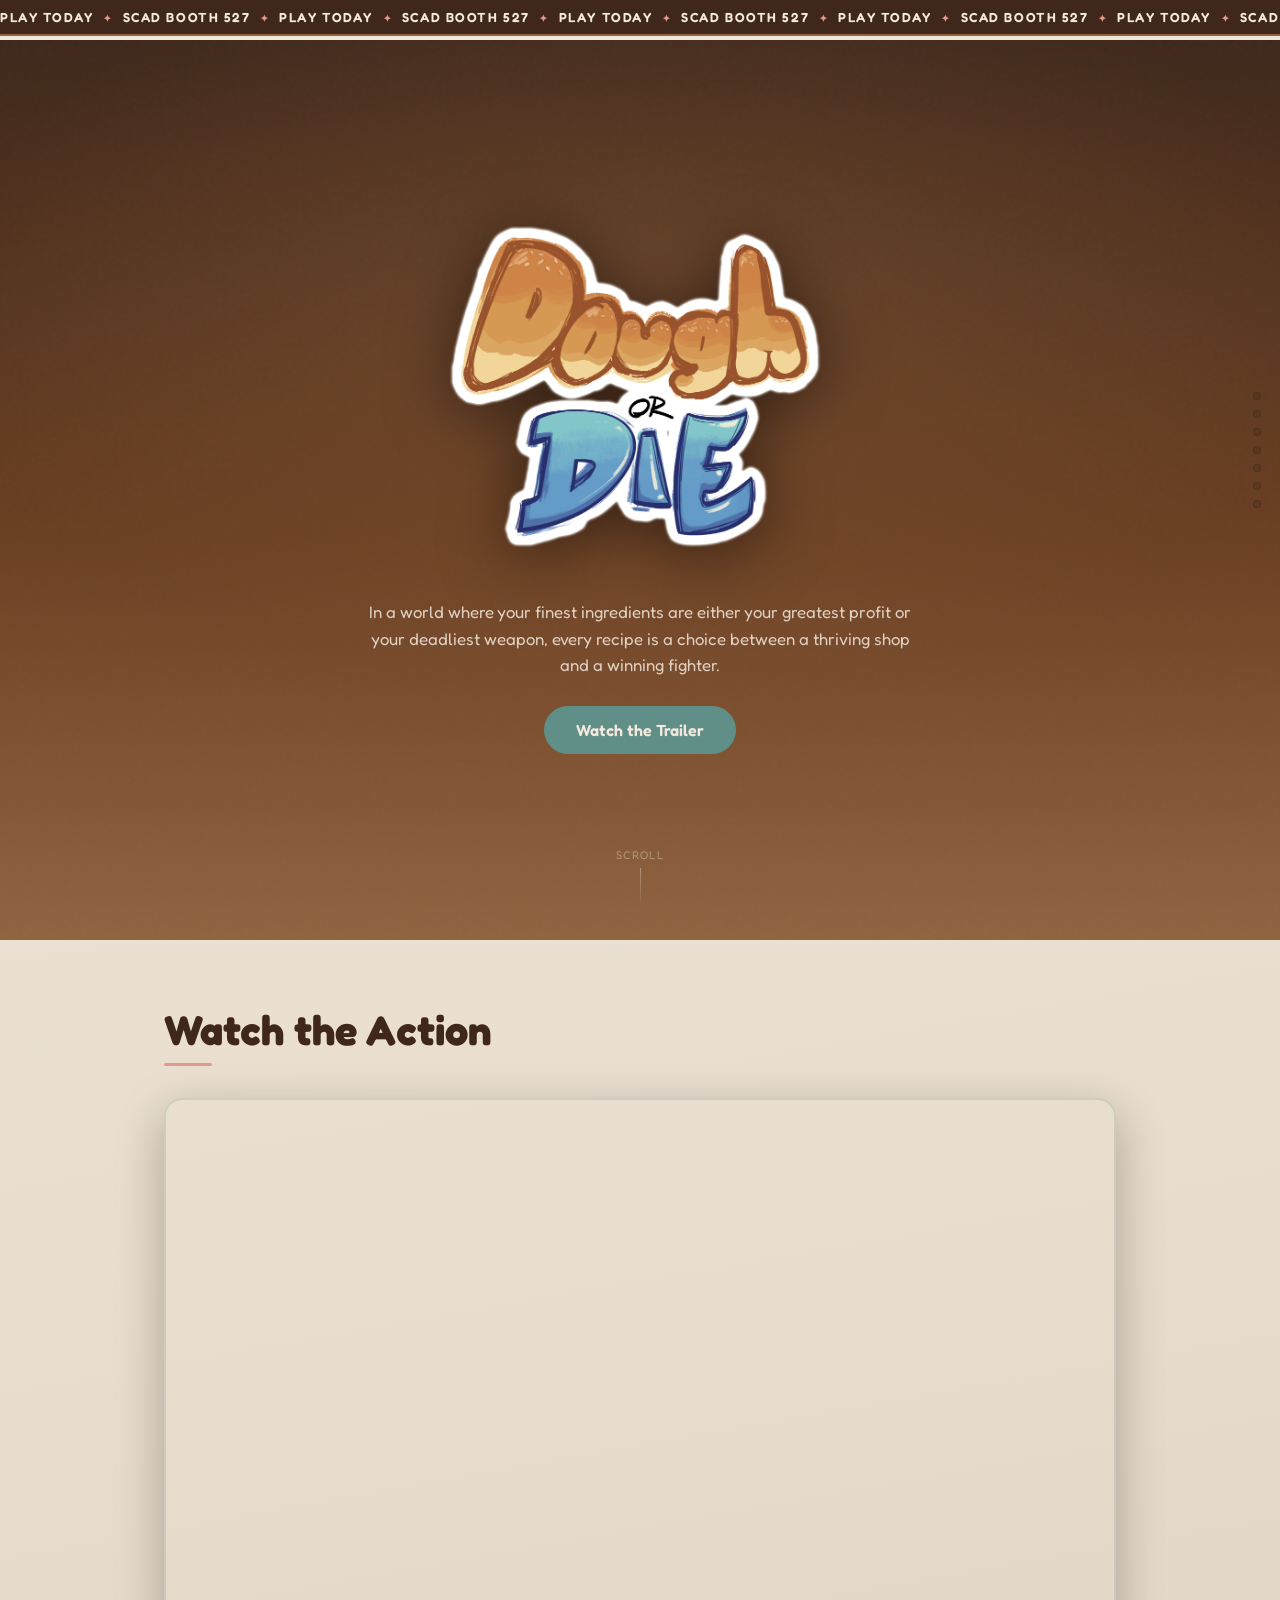
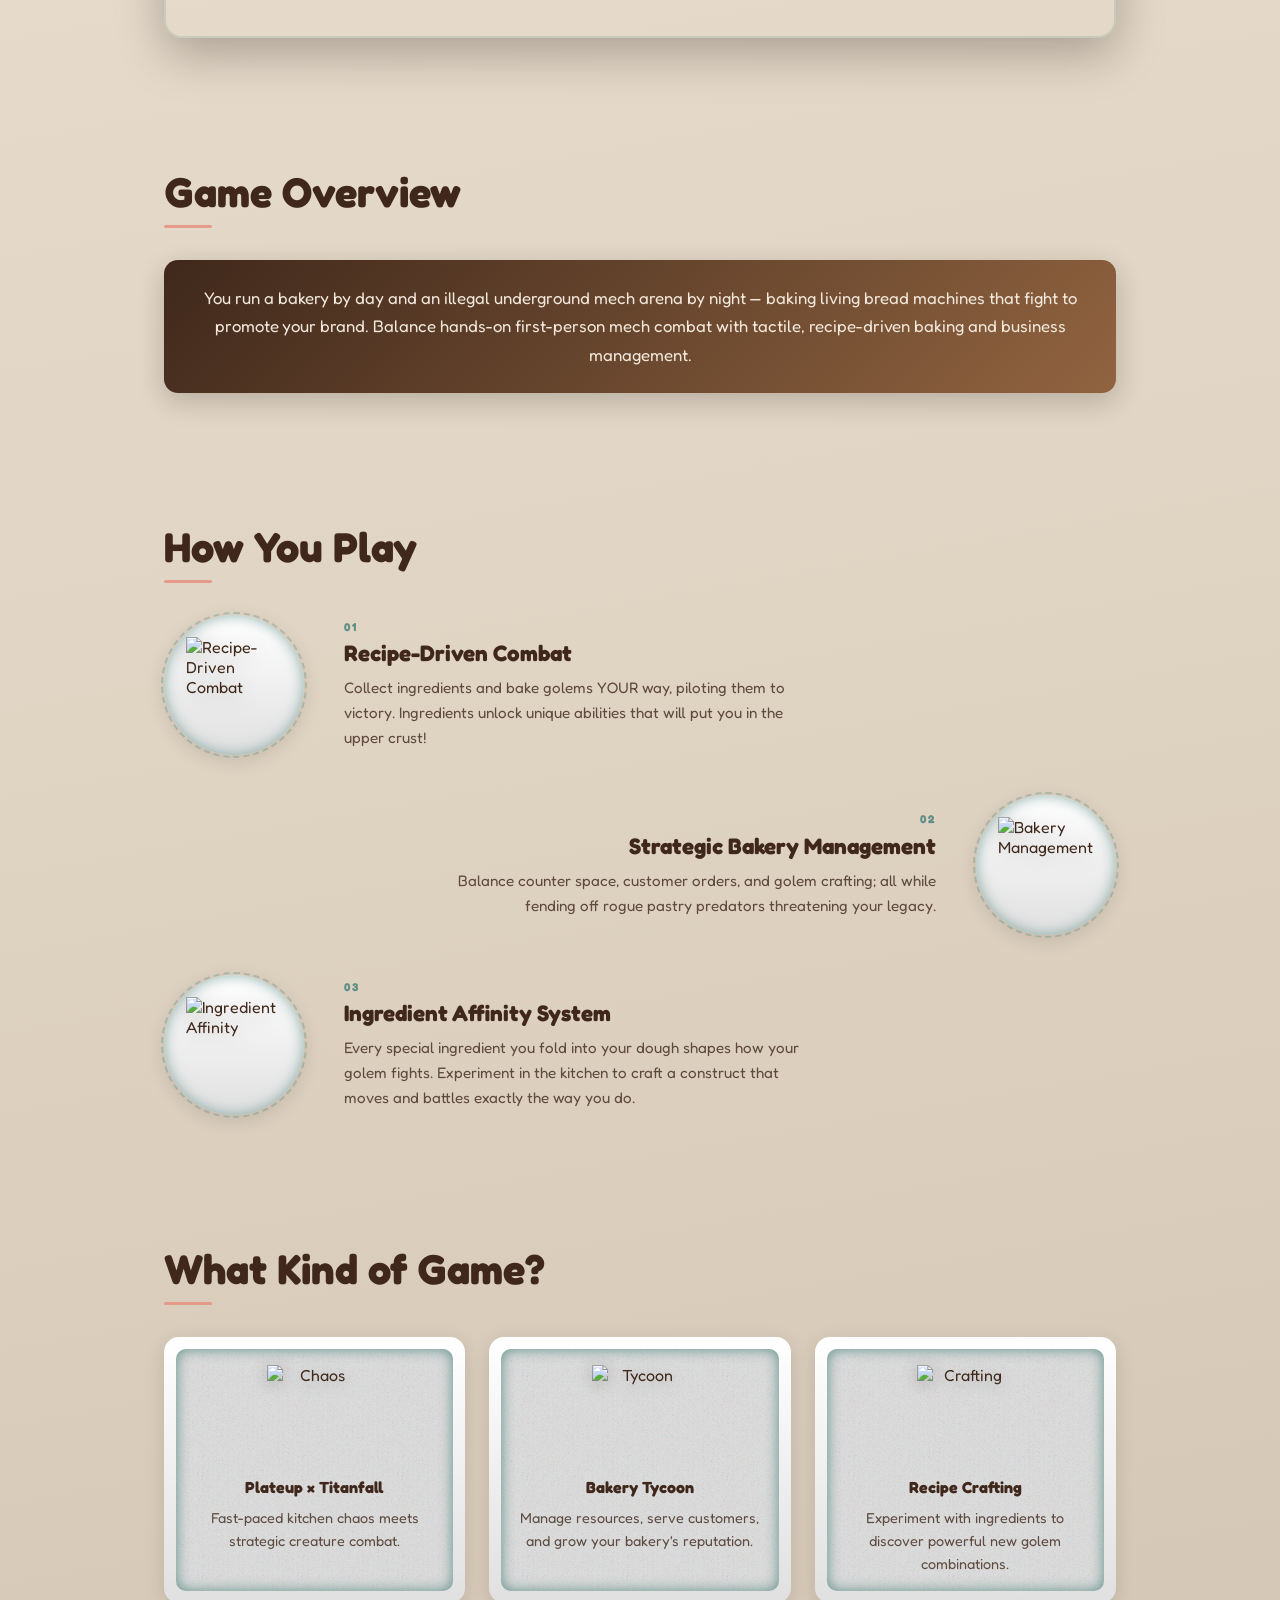
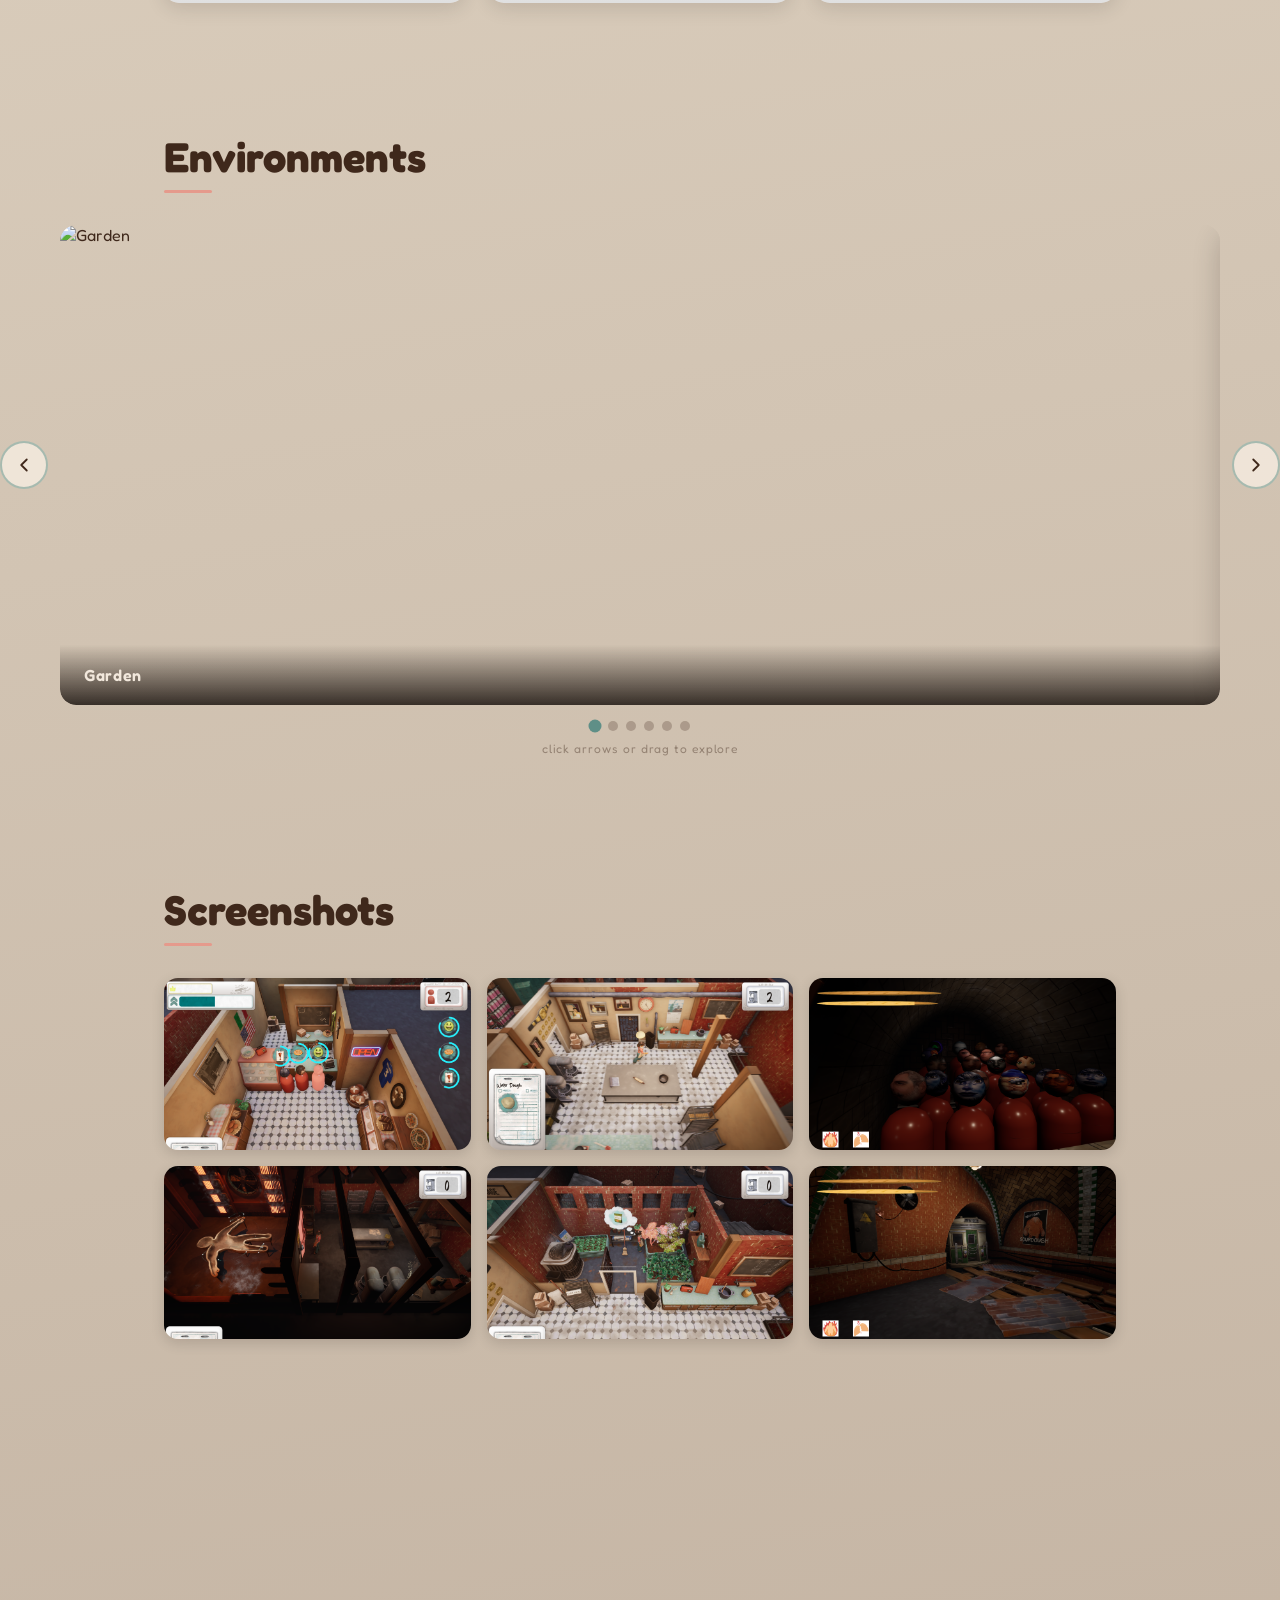
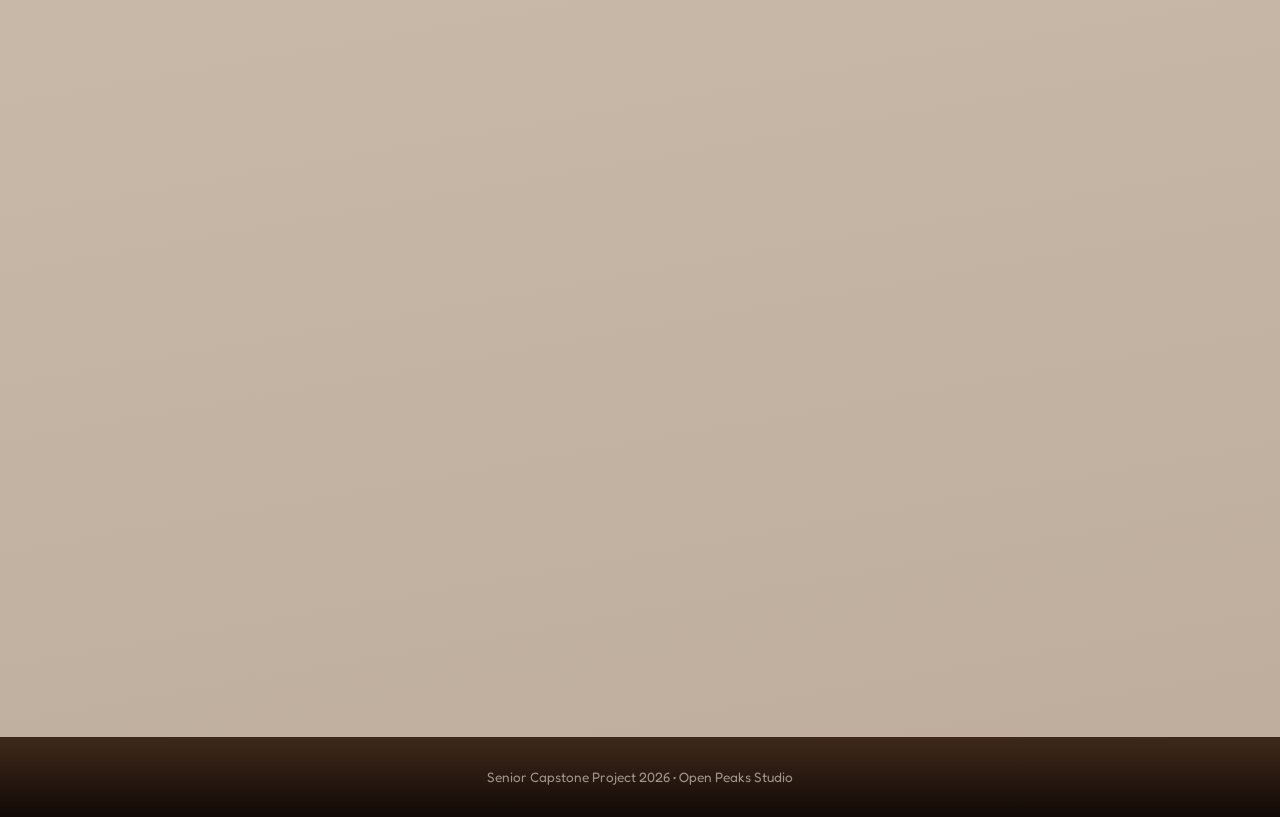
==== index.html @ 45b6ffc0 "Update index.html" ====
<!DOCTYPE html>
<html lang="en">
<head>
    <meta charset="UTF-8">
    <meta name="viewport" content="width=device-width, initial-scale=1.0">
    <title>Dough Or Die</title>
    <link rel="icon" type="image/png" href="Sourdough.png">
    <link rel="stylesheet" href="styles.css">
    <link rel="preconnect" href="https://fonts.googleapis.com">
    <link rel="preconnect" href="https://fonts.gstatic.com" crossorigin>
    <link href="https://fonts.googleapis.com/css2?family=Fredoka:wght@400;500;600;700&display=swap" rel="stylesheet">
    <meta name="description" content="Bake, battle and survive in Dough Or Die — a recipe-driven golem-fighting bakery management game.">
</head>
<body>

<!-- Flour particle canvas -->
<canvas id="flour-canvas"></canvas>

<!-- Side progress dots -->
<div id="progress-nav">
    <a class="progress-dot" data-target="trailer" href="#trailer" title="Trailer"></a>
    <a class="progress-dot" data-target="overview" href="#overview" title="Overview"></a>
    <a class="progress-dot" data-target="features" href="#features" title="Mechanics"></a>
    <a class="progress-dot" data-target="gameplay" href="#gameplay" title="Themes"></a>
    <a class="progress-dot" data-target="environments" href="#environments" title="World"></a>
    <a class="progress-dot" data-target="screenshots" href="#screenshots" title="Screenshots"></a>
    <a class="progress-dot" data-target="team" href="#team" title="Team"></a>
</div>


<!-- Ticker -->
<div class="banner" aria-hidden="true">
    <div class="banner-track">
        <span class="banner-content">Play Today<span class="tick-sep">✦</span>SCAD Booth 527<span class="tick-sep">✦</span>Play Today<span class="tick-sep">✦</span>SCAD Booth 527<span class="tick-sep">✦</span>Play Today<span class="tick-sep">✦</span>SCAD Booth 527<span class="tick-sep">✦</span>Play Today<span class="tick-sep">✦</span>SCAD Booth 527<span class="tick-sep">✦</span>Play Today<span class="tick-sep">✦</span>SCAD Booth 527<span class="tick-sep">✦</span>Play Today<span class="tick-sep">✦</span>SCAD Booth 527<span class="tick-sep">✦</span></span>
        <span class="banner-content" aria-hidden="true">Play Today<span class="tick-sep">✦</span>SCAD Booth 527<span class="tick-sep">✦</span>Play Today<span class="tick-sep">✦</span>SCAD Booth 527<span class="tick-sep">✦</span>Play Today<span class="tick-sep">✦</span>SCAD Booth 527<span class="tick-sep">✦</span>Play Today<span class="tick-sep">✦</span>SCAD Booth 527<span class="tick-sep">✦</span>Play Today<span class="tick-sep">✦</span>SCAD Booth 527<span class="tick-sep">✦</span>Play Today<span class="tick-sep">✦</span>SCAD Booth 527<span class="tick-sep">✦</span></span>
    </div>
</div>

<!-- Hero -->
<header id="hero-header">
    <div class="hero-content">
        <img src="dodLogo.png" alt="Dough Or Die" class="game-logo">
        <p class="tagline">In a world where your finest ingredients are either your greatest profit or your deadliest weapon, every recipe is a choice between a thriving shop and a winning fighter.</p>
        <a href="#trailer" class="cta-button">Watch the Trailer</a>
    </div>
    <div class="hero-scroll-hint">
        <span>Scroll</span>
        <div class="scroll-line"></div>
    </div>
</header>

<div id="showcase-container">

    <!-- Trailer -->
    <section id="trailer" class="reveal-section">
        <h2 class="section-title">Watch the Action</h2>
        <div class="video-wrapper">
            <iframe src="https://www.youtube.com/embed/YD2L3g-tdLY"
                    frameborder="0"
                    allow="accelerometer; autoplay; clipboard-write; encrypted-media; gyroscope; picture-in-picture"
                    allowfullscreen
                    title="Dough Or Die Gameplay Trailer">
            </iframe>
        </div>
    </section>

    <!-- Overview -->
    <section id="overview" class="reveal-section">
        <h2 class="section-title">Game Overview</h2>
        <p class="overview-pitch">You run a bakery by day and an illegal underground mech arena by night — baking living bread machines that fight to promote your brand. Balance hands-on first-person mech combat with tactile, recipe-driven baking and business management.</p>
    </section>

    <!-- Mechanics -->
    <section id="features" class="reveal-section">
        <h2 class="section-title">How You Play</h2>
        <div class="zigzag">

            <div class="zz-row reveal-row">
                <div class="zz-img-wrap">
                    <img src="SourdoughIcon.png" alt="Recipe-Driven Combat" class="zz-icon">
                </div>
                <div class="zz-text">
                    <span class="zz-num">01</span>
                    <h3>Recipe-Driven Combat</h3>
                    <p>Collect ingredients and bake golems YOUR way, piloting them to victory. Ingredients unlock unique abilities that will put you in the upper crust!</p>
                </div>
            </div>

            <div class="zz-row zz-row--flip reveal-row">
                <div class="zz-img-wrap">
                    <img src="CannoliIcon.png" alt="Bakery Management" class="zz-icon">
                </div>
                <div class="zz-text">
                    <span class="zz-num">02</span>
                    <h3>Strategic Bakery Management</h3>
                    <p>Balance counter space, customer orders, and golem crafting; all while fending off rogue pastry predators threatening your legacy.</p>
                </div>
            </div>

            <div class="zz-row reveal-row">
                <div class="zz-img-wrap">
                    <img src="CinnamonRollICon.png" alt="Ingredient Affinity" class="zz-icon">
                </div>
                <div class="zz-text">
                    <span class="zz-num">03</span>
                    <h3>Ingredient Affinity System</h3>
                    <p>Every special ingredient you fold into your dough shapes how your golem fights. Experiment in the kitchen to craft a construct that moves and battles exactly the way you do.</p>
                </div>
            </div>

        </div>
    </section>

    <!-- Themes -->
    <section id="gameplay" class="reveal-section">
        <h2 class="section-title">What Kind of Game?</h2>
        <div class="features-grid">
            <div class="feature-card reveal-card" style="--card-delay:0s">
                <div class="card-inner">
                    <img src="ChocolateIcon.png" alt="Chaos" class="feature-icon">
                    <h3>Plateup &times; Titanfall</h3>
                    <p>Fast-paced kitchen chaos meets strategic creature combat.</p>
                </div>
            </div>
            <div class="feature-card reveal-card" style="--card-delay:0.1s">
                <div class="card-inner">
                    <img src="FlourIcon.png" alt="Tycoon" class="feature-icon">
                    <h3>Bakery Tycoon</h3>
                    <p>Manage resources, serve customers, and grow your bakery's reputation.</p>
                </div>
            </div>
            <div class="feature-card reveal-card" style="--card-delay:0.2s">
                <div class="card-inner">
                    <img src="ButterIcon.png" alt="Crafting" class="feature-icon">
                    <h3>Recipe Crafting</h3>
                    <p>Experiment with ingredients to discover powerful new golem combinations.</p>
                </div>
            </div>
        </div>
    </section>

    <!-- Environments -->
    <section id="environments" class="reveal-section env-section">
        <h2 class="section-title">Environments</h2>
        <div class="env-carousel">
            <button class="env-arrow env-arrow--prev" aria-label="Previous">
                <svg viewBox="0 0 24 24" fill="none" stroke="currentColor" stroke-width="2" stroke-linecap="round" stroke-linejoin="round"><polyline points="15 18 9 12 15 6"/></svg>
            </button>
            <div class="env-carousel-track" id="envTrack">
                <div class="env-slide"><img src="Env00.png" alt="Garden"><span class="env-label">Garden</span></div>
                <div class="env-slide"><img src="Env07.png" alt="Front of House"><span class="env-label">Front of House</span></div>
                <div class="env-slide"><img src="Env02.png" alt="Walk-in Oven"><span class="env-label">Walk-in Oven</span></div>
                <div class="env-slide"><img src="Env05.png" alt="Arena"><span class="env-label">Arena</span></div>
                <div class="env-slide"><img src="Env01.png" alt="Basement"><span class="env-label">Basement</span></div>
                <div class="env-slide"><img src="Env04.png" alt="Cold Storage"><span class="env-label">Cold Storage</span></div>
            </div>
            <button class="env-arrow env-arrow--next" aria-label="Next">
                <svg viewBox="0 0 24 24" fill="none" stroke="currentColor" stroke-width="2" stroke-linecap="round" stroke-linejoin="round"><polyline points="9 18 15 12 9 6"/></svg>
            </button>
        </div>
        <div class="env-dots" id="envDots">
            <button class="env-dot active" data-idx="0"></button>
            <button class="env-dot" data-idx="1"></button>
            <button class="env-dot" data-idx="2"></button>
            <button class="env-dot" data-idx="3"></button>
            <button class="env-dot" data-idx="4"></button>
            <button class="env-dot" data-idx="5"></button>
        </div>
        <p class="env-hint">click arrows or drag to explore</p>
    </section>

    <!-- Screenshots -->
    <section id="screenshots" class="reveal-section">
        <h2 class="section-title">Screenshots</h2>
        <div class="shot-grid">
            <div class="shot-item reveal-card" style="--card-delay:0s">
                <img src="Screenshot02.png" alt="Serving customers">
                <span class="shot-caption">Serving customers</span>
            </div>
            <div class="shot-item reveal-card" style="--card-delay:0.07s">
                <img src="Screenshot03.png" alt="Running around the bakery">
                <span class="shot-caption">Running the bakery</span>
            </div>
            <div class="shot-item reveal-card" style="--card-delay:0.14s">
                <img src="Screenshot05.png" alt="Audience">
                <span class="shot-caption">The crowd</span>
            </div>
            <div class="shot-item reveal-card" style="--card-delay:0.21s">
                <img src="Screenshot00.png" alt="In the oven">
                <span class="shot-caption">Inside the oven</span>
            </div>
            <div class="shot-item reveal-card" style="--card-delay:0.28s">
                <img src="Screenshot01.png" alt="Picking almonds from the tree">
                <span class="shot-caption">Harvesting ingredients</span>
            </div>
            <div class="shot-item reveal-card" style="--card-delay:0.35s">
                <img src="Screenshot04.png" alt="Train">
                <span class="shot-caption">On the train</span>
            </div>
        </div>
    </section>

    <!-- Team -->
    <section id="team" class="reveal-section">
        <h2 class="section-title">Team Contacts</h2>
        <div class="team-csv">
            <div class="csv-row header"><span>Team Member</span><span>Role</span><span>Contact</span></div>
            <div class="csv-row"><span>Aidan Dougan</span><span>Product Owner</span><span><a href="https://enigma-alliance.github.io" target="_blank">Portfolio</a> / <a href="https://linkedin.com/in/Aidan-Dougan" target="_blank">LinkedIn</a></span></div>
            <div class="csv-row"><span>Grace Stelmaszyk</span><span>Art Director</span><span><a href="https://www.artstation.com/gstelmaszyk" target="_blank">Portfolio</a> / <a href="https://linkedin.com/in/grace-stelmaszyk/" target="_blank">LinkedIn</a></span></div>
            <div class="csv-row"><span>Zayne Loy</span><span>Design Lead</span><span><a href="https://linkedin.com/in/zayne-loy-8441992b6" target="_blank">LinkedIn</a></span></div>
            <div class="csv-row"><span>Paulo Botelho</span><span>Art Lead</span><span><a href="https://www.artstation.com/paulobotelho" target="_blank">Portfolio</a> / <a href="https://linkedin.com/in/paulohmbotelho/" target="_blank">LinkedIn</a></span></div>
            <div class="csv-row"><span>Sam Miller</span><span>Narrative Lead</span><span><a href="https://linkedin.com/in/sarahwilson" target="_blank">LinkedIn</a></span></div>
            <div class="csv-row"><span>Alejio Uranga</span><span>Level Design / UI</span><span><a href="https://turang20.myportfolio.com/work" target="_blank">Portfolio</a> / <a href="https://linkedin.com/in/alejio-uranga-2a1915280/" target="_blank">LinkedIn</a></span></div>
            <div class="csv-row"><span>George Meng</span><span>Gameplay Scripting / AI</span><span><a href="https://linkedin.com/in/george-meng-b237732a8/" target="_blank">LinkedIn</a></span></div>
            <div class="csv-row"><span>Kayleigh Coomer</span><span>Environment / Prop Art</span><span><a href="https://linkedin.com/in/kayleigh-coomer/" target="_blank">LinkedIn</a></span></div>
            <div class="csv-row"><span>Kali Sharma</span><span>Environment / Prop Art</span><span><a href="https://linkedin.com/in/kali-sharma/" target="_blank">LinkedIn</a></span></div>
            <div class="csv-row"><span>Mackayla Winkworth</span><span>Environment / Prop Art</span><span><a href="https://linkedin.com/in/mackayla-winkworth/" target="_blank">LinkedIn</a></span></div>
            <div class="csv-row header"><span>Other Contributors</span></div>
            <div class="csv-row contributors">
                <span><a href="https://www.linkedin.com/in/rebekahharshaw/" target="_blank">Rebekah Harshaw</a>, <a href="https://www.linkedin.com/in/aster-daniel-ribak/" target="_blank">Aster Ribak</a>, <a href="https://www.linkedin.com/in/emersen-pierce-255075358/" target="_blank">Emersen Pierce</a>, <a href="https://www.linkedin.com/in/jorie-amos-313398332/" target="_blank">Jorie Amos</a>, <a href="https://www.linkedin.com/in/jayda-collins/" target="_blank">Jayda Collins</a></span>
                <span><a href="https://www.linkedin.com/in/cameron-zignego-2792bb274/" target="_blank">Cameron Zignego</a>, <a href="https://www.linkedin.com/in/gigi-staddon-smith-8a9076298/" target="_blank">Gigi Staddon-Smith</a>, <a href="https://www.linkedin.com/in/dan-kochanowski-1950532a9/" target="_blank">Dan Kochanowski</a>, <a href="https://www.linkedin.com/in/camiel-mathews-969806351/" target="_blank">Cam Mathews</a>, <a href="https://www.linkedin.com/in/claire-chong-0229a6224/" target="_blank">Claire Chong</a></span>
                <span><a href="https://www.linkedin.com/in/artbymagsn/" target="_blank">Maggie Neill</a>, <a href="https://www.linkedin.com/in/fletcher-gaddy-stereostar/" target="_blank">Fletcher Gaddy</a>, <a href="https://www.linkedin.com/in/rennick-steiner/" target="_blank">Rennick Steiner</a>, <a href="https://www.linkedin.com/in/dylan-ferguson-726a99263/" target="_blank">Dylan Ferguson</a>, Jay Marcano</span>
            </div>
        </div>
    </section>

</div>

<footer>
    <p>Senior Capstone Project 2026 &bull; Open Peaks Studio</p>
</footer>

<!-- Lightbox -->
<div class="lightbox" id="lightbox">
    <span class="lightbox-close">&times;</span>
    <button class="lightbox-nav lightbox-nav--prev" aria-label="Previous">
        <svg viewBox="0 0 24 24" fill="none" stroke="currentColor" stroke-width="2" stroke-linecap="round" stroke-linejoin="round"><polyline points="15 18 9 12 15 6"/></svg>
    </button>
    <img src="" alt="Expanded image">
    <button class="lightbox-nav lightbox-nav--next" aria-label="Next">
        <svg viewBox="0 0 24 24" fill="none" stroke="currentColor" stroke-width="2" stroke-linecap="round" stroke-linejoin="round"><polyline points="9 18 15 12 9 6"/></svg>
    </button>
</div>

<script>
// ── Flour Particle Canvas ──────────────────────────────────────
const canvas = document.getElementById('flour-canvas');
const ctx = canvas.getContext('2d');
let W, H;
const particles = [];

function resizeCanvas() {
    W = canvas.width = window.innerWidth;
    H = canvas.height = window.innerHeight;
}
resizeCanvas();
window.addEventListener('resize', resizeCanvas);

function spawnParticle() {
    particles.push({
        x: Math.random() * W,
        y: -10,
        r: Math.random() * 2.5 + 0.5,
        speed: Math.random() * 0.35 + 0.08,
        drift: (Math.random() - 0.5) * 0.25,
        opacity: Math.random() * 0.2 + 0.04,
        wobble: Math.random() * Math.PI * 2,
        wobbleSpeed: Math.random() * 0.015 + 0.003
    });
}

function drawParticles() {
    ctx.clearRect(0, 0, W, H);
    for (let i = particles.length - 1; i >= 0; i--) {
        const p = particles[i];
        p.y += p.speed;
        p.wobble += p.wobbleSpeed;
        p.x += p.drift + Math.sin(p.wobble) * 0.25;
        ctx.beginPath();
        ctx.arc(p.x, p.y, p.r, 0, Math.PI * 2);
        ctx.fillStyle = `rgba(242,232,220,${p.opacity})`;
        ctx.fill();
        if (p.y > H + 10) particles.splice(i, 1);
    }
    if (particles.length < 55 && Math.random() < 0.25) spawnParticle();
    requestAnimationFrame(drawParticles);
}
drawParticles();


// Smooth scroll
document.querySelectorAll('a[href^="#"]').forEach(a => {
    a.addEventListener('click', e => {
        const href = a.getAttribute('href');
        if (href === '#') return;
        e.preventDefault();
        const target = document.querySelector(href);
        if (target) target.scrollIntoView({ behavior: 'smooth', block: 'start' });
    });
});

// ── Scroll Reveal ──────────────────────────────────────────────
const observerOpts = { threshold: 0.1 };
const revealObserver = new IntersectionObserver((entries) => {
    entries.forEach(e => {
        if (e.isIntersecting) {
            e.target.classList.add('in-view');
            revealObserver.unobserve(e.target);
        }
    });
}, observerOpts);

document.querySelectorAll('.reveal-section, .reveal-card, .reveal-row').forEach(el => revealObserver.observe(el));

// ── Progress Dots ──────────────────────────────────────────────
const dotObserver = new IntersectionObserver((entries) => {
    entries.forEach(e => {
        const dot = document.querySelector(`.progress-dot[data-target="${e.target.id}"]`);
        if (dot) dot.classList.toggle('active', e.isIntersecting);
    });
}, { threshold: 0.4 });
document.querySelectorAll('section[id]').forEach(s => dotObserver.observe(s));

// ── Parallax Hero ──────────────────────────────────────────────
const heroContent = document.querySelector('.hero-content');
window.addEventListener('scroll', () => {
    if (heroContent) heroContent.style.transform = `translateY(${window.scrollY * 0.3}px)`;
}, { passive: true });

// ── Env Carousel ───────────────────────────────────────────────
const envTrack = document.getElementById('envTrack');
if (envTrack) {
    const slides = envTrack.querySelectorAll('.env-slide');
    const dots   = document.querySelectorAll('#envDots .env-dot');
    const total  = slides.length;
    let current  = 0;
    let isDragging = false, dragStartX = 0, dragDelta = 0;

    // Wrap slides in an inner flex container
    const inner = document.createElement('div');
    inner.className = 'env-carousel-track-inner';
    slides.forEach(s => inner.appendChild(s));
    envTrack.appendChild(inner);

    function goTo(idx) {
        current = (idx + total) % total;
        inner.style.transform = `translateX(-${current * 100}%)`;
        dots.forEach((d, i) => d.classList.toggle('active', i === current));
    }

    document.querySelector('.env-arrow--prev').addEventListener('click', () => goTo(current - 1));
    document.querySelector('.env-arrow--next').addEventListener('click', () => goTo(current + 1));
    dots.forEach(d => d.addEventListener('click', () => goTo(+d.dataset.idx)));

    // Keyboard arrows when hovering section
    document.getElementById('environments').addEventListener('keydown', e => {
        if (e.key === 'ArrowLeft')  goTo(current - 1);
        if (e.key === 'ArrowRight') goTo(current + 1);
    });
    document.getElementById('environments').setAttribute('tabindex', '0');

    // Touch/drag support
    envTrack.addEventListener('mousedown', e => { isDragging = true; dragStartX = e.clientX; });
    envTrack.addEventListener('mousemove', e => { if (isDragging) dragDelta = e.clientX - dragStartX; });
    envTrack.addEventListener('mouseup',   () => { if (isDragging) { if (dragDelta < -50) goTo(current+1); else if (dragDelta > 50) goTo(current-1); isDragging = false; dragDelta = 0; } });
    envTrack.addEventListener('mouseleave',() => { isDragging = false; dragDelta = 0; });
    let touchStartX = 0;
    envTrack.addEventListener('touchstart', e => { touchStartX = e.touches[0].clientX; }, { passive: true });
    envTrack.addEventListener('touchend',   e => {
        const diff = touchStartX - e.changedTouches[0].clientX;
        if (Math.abs(diff) > 40) goTo(current + (diff > 0 ? 1 : -1));
    }, { passive: true });

    // Lightbox on env slides — register after carousel init
    const envImgs = Array.from(envTrack.querySelectorAll('.env-slide img'));
    envImgs.forEach((img, i) => {
        img.style.cursor = 'zoom-in';
        img.addEventListener('click', e => {
            e.stopPropagation();
            openLightbox(envImgs, i);
        });
    });
}

// ── Lightbox ───────────────────────────────────────────────────
const lightbox     = document.getElementById('lightbox');
const lightboxImg  = lightbox.querySelector('img');
let lbGallery = [], lbIndex = 0;

function openLightbox(imgs, idx) {
    lbGallery = imgs;
    lbIndex   = idx;
    showLbSlide();
    lightbox.classList.add('active');
}

function showLbSlide() {
    lightboxImg.src = lbGallery[lbIndex].src;
    lightboxImg.alt = lbGallery[lbIndex].alt;
    lightbox.querySelector('.lightbox-nav--prev').style.display = lbGallery.length > 1 ? '' : 'none';
    lightbox.querySelector('.lightbox-nav--next').style.display = lbGallery.length > 1 ? '' : 'none';
}

function lbGo(dir) {
    lbIndex = (lbIndex + dir + lbGallery.length) % lbGallery.length;
    showLbSlide();
}

// Screenshots gallery
const shotImgs = Array.from(document.querySelectorAll('.shot-item img'));
shotImgs.forEach((img, i) => {
    img.style.cursor = 'zoom-in';
    img.addEventListener('click', e => { e.stopPropagation(); openLightbox(shotImgs, i); });
});

// Env slides gallery — hooked in after carousel init

lightbox.querySelector('.lightbox-nav--prev').addEventListener('click', e => { e.stopPropagation(); lbGo(-1); });
lightbox.querySelector('.lightbox-nav--next').addEventListener('click', e => { e.stopPropagation(); lbGo(1); });
lightbox.querySelector('.lightbox-close').addEventListener('click', e => { e.stopPropagation(); lightbox.classList.remove('active'); });
lightbox.addEventListener('click', e => { if (e.target === lightbox) lightbox.classList.remove('active'); });

// Click left/right edge of lightbox image area to navigate
lightboxImg.addEventListener('click', e => {
    const rect = lightboxImg.getBoundingClientRect();
    const x = e.clientX - rect.left;
    lbGo(x < rect.width / 2 ? -1 : 1);
});

// Touch swipe in lightbox
let lbTouchX = 0;
lightbox.addEventListener('touchstart', e => { lbTouchX = e.touches[0].clientX; }, { passive: true });
lightbox.addEventListener('touchend', e => {
    const diff = lbTouchX - e.changedTouches[0].clientX;
    if (Math.abs(diff) > 40) lbGo(diff > 0 ? 1 : -1);
}, { passive: true });

document.addEventListener('keydown', e => {
    if (!lightbox.classList.contains('active')) return;
    if (e.key === 'Escape')      lightbox.classList.remove('active');
    if (e.key === 'ArrowLeft')   lbGo(-1);
    if (e.key === 'ArrowRight')  lbGo(1);
});
</script>
</body>

</html>
---- styles.css ----
/* ══════════════════════════════════════════
   DOUGH OR DIE  —  Enhanced Stylesheet
   ══════════════════════════════════════════ */

*, *::before, *::after {
  margin: 0;
  padding: 0;
  box-sizing: border-box;
}

html, body {
  overflow-x: hidden;
  width: 100%;
  scroll-behavior: smooth;
}

:root {
  --cream:    #F2E8DC;
  --tan:      #BEAD9C;
  --bark:     #3F281B;
  --coffee:   #916440;
  --espresso: #110A06;
  --teal:     #5F8F87;
  --teal-lt:  #7FA7A0;
  --rose:     #E59A8C;
  --white:    #ffffff;

  --shadow-sm: 0 4px 14px rgba(17,10,6,.14);
  --shadow-md: 0 8px 28px rgba(17,10,6,.2);
  --shadow-lg: 0 16px 48px rgba(17,10,6,.28);
}

@font-face {
  font-family: "Recipety";
  src: url("Recipety.otf") format("opentype");
}

body {
  font-family: "Fredoka", sans-serif;
  background: linear-gradient(170deg, #F2E8DC 0%, #E0D4C3 40%, #BEAD9C 100%);
  color: var(--bark);
  min-height: 100vh;
  padding-top: 2.5rem; /* space for fixed ticker */
}

/* ── Flour Canvas ─────────────────────────── */
#flour-canvas {
  position: fixed;
  inset: 0;
  pointer-events: none;
  z-index: 0;
  opacity: 0.7;
}

/* ── Progress Dots ────────────────────────── */
#progress-nav {
  position: fixed;
  right: 1.2rem;
  top: 50%;
  transform: translateY(-50%);
  display: flex;
  flex-direction: column;
  gap: 10px;
  z-index: 100;
}

.progress-dot {
  display: block;
  width: 8px;
  height: 8px;
  border-radius: 50%;
  background: rgba(63,40,27,.25);
  border: 1.5px solid rgba(63,40,27,.4);
  transition: all 0.3s ease;
  cursor: pointer;
}

.progress-dot.active {
  background: var(--bark);
  transform: scale(1.4);
  border-color: var(--bark);
}

.progress-dot:hover {
  background: var(--teal);
  border-color: var(--teal);
}

/* ── Sticky Nav ───────────────────────────── */
#sticky-nav {
  position: fixed;
  top: 0;
  left: 0;
  right: 0;
  z-index: 200;
  background: rgba(63,40,27,.92);
  backdrop-filter: blur(12px);
  -webkit-backdrop-filter: blur(12px);
  transform: translateY(-100%);
  transition: transform 0.4s cubic-bezier(0.22,1,0.36,1);
  border-bottom: 1px solid rgba(242,232,220,.1);
}

#sticky-nav.nav-visible {
  transform: translateY(0);
}

.nav-inner {
  max-width: 1100px;
  margin: 0 auto;
  padding: 0.75rem 1.5rem;
  display: flex;
  align-items: center;
  justify-content: space-between;
  gap: 1rem;
}

.nav-logo {
  font-size: 1.1rem;
  font-weight: 700;
  color: var(--cream);
  letter-spacing: 0.02em;
  white-space: nowrap;
}

.nav-links {
  display: flex;
  gap: 1.5rem;
  flex-wrap: wrap;
}

.nav-links a {
  color: rgba(242,232,220,.75);
  text-decoration: none;
  font-size: 0.9rem;
  font-weight: 500;
  transition: color 0.2s;
}

.nav-links a:hover {
  color: var(--rose);
}

/* ── Ticker Banner ────────────────────────── */
.banner {
  position: fixed;
  top: 0;
  left: 0;
  right: 0;
  z-index: 300;
  background: var(--bark);
  color: var(--cream);
  font-family: "Fredoka", sans-serif;
  font-weight: 600;
  font-size: 0.82rem;
  letter-spacing: 0.12em;
  text-transform: uppercase;
  padding: 0.55rem 0;
  white-space: nowrap;
  overflow: hidden;
  border-bottom: 2px solid var(--coffee);
}

.banner-track {
  display: flex;
  width: max-content;
  animation: ticker 22s linear infinite;
}

.banner-content {
  display: inline-block;
  padding-right: 2rem;
  white-space: nowrap;
}

.tick-sep {
  color: var(--rose);
  margin: 0 0.6rem;
  font-size: 0.6rem;
  vertical-align: middle;
}

@keyframes ticker {
  0%   { transform: translateX(0); }
  100% { transform: translateX(-50%); }
}

/* ── Hero ─────────────────────────────────── */
#hero-header {
  position: relative;
  z-index: 5;
  min-height: 100vh;
  display: flex;
  flex-direction: column;
  align-items: center;
  justify-content: center;
  text-align: center;
  padding: 4rem 1.5rem 6rem;
  background:
    radial-gradient(ellipse 80% 60% at 50% 30%, rgba(145,100,64,.35) 0%, transparent 70%),
    linear-gradient(to bottom, var(--bark) 0%, #6B3F22 55%, #916440 100%);
  overflow: hidden;
}

/* Animated grain overlay on hero */
#hero-header::after {
  content: '';
  position: absolute;
  inset: 0;
  background-image: url("data:image/svg+xml,%3Csvg viewBox='0 0 200 200' xmlns='http://www.w3.org/2000/svg'%3E%3Cfilter id='n'%3E%3CfeTurbulence type='fractalNoise' baseFrequency='0.9' numOctaves='4' stitchTiles='stitch'/%3E%3C/filter%3E%3Crect width='100%25' height='100%25' filter='url(%23n)' opacity='.06'/%3E%3C/svg%3E");
  pointer-events: none;
  opacity: 0.4;
}

.hero-content {
  position: relative;
  z-index: 2;
  display: flex;
  flex-direction: column;
  align-items: center;
  gap: 1.2rem;
}

.game-logo {
  max-width: min(460px, 90vw);
  height: auto;
  filter: drop-shadow(0 8px 32px rgba(0,0,0,.5));
  animation: heroLand 1s cubic-bezier(0.22,1,0.36,1) 0.2s both;
}

@keyframes heroLand {
  from { opacity: 0; transform: translateY(-30px) scale(0.9); }
  to   { opacity: 1; transform: translateY(0) scale(1); }
}

.tagline {
  max-width: 560px;
  font-size: 1.05rem;
  line-height: 1.6;
  color: rgba(242,232,220,.85);
  animation: heroFade 1s ease 0.7s both;
}

@keyframes heroFade {
  from { opacity: 0; transform: translateY(12px); }
  to   { opacity: 1; transform: translateY(0); }
}

.cta-button {
  display: inline-block;
  margin-top: 0.5rem;
  padding: 0.85rem 2rem;
  background: var(--teal);
  color: var(--cream);
  border-radius: 40px;
  font-weight: 600;
  font-size: 1rem;
  text-decoration: none;
  box-shadow: 0 0 0 0 rgba(95,143,135,0);
  transition: transform 0.3s ease, background 0.3s ease, box-shadow 0.3s ease;
  animation: heroFade 1s ease 1s both;
}

.cta-button:hover {
  background: var(--rose);
  transform: translateY(-3px);
  box-shadow: 0 10px 30px rgba(229,154,140,.4);
}

.hero-scroll-hint {
  position: absolute;
  bottom: 2rem;
  left: 0;
  right: 0;
  display: flex;
  flex-direction: column;
  align-items: center;
  gap: 0.4rem;
  color: rgba(242,232,220,.4);
  font-size: 0.7rem;
  letter-spacing: 0.12em;
  text-transform: uppercase;
  animation: heroFade 1.2s ease 1.4s both;
}

.scroll-line {
  width: 1px;
  height: 40px;
  background: linear-gradient(to bottom, rgba(242,232,220,.4), transparent);
  animation: scrollPulse 2s ease-in-out infinite;
}

@keyframes scrollPulse {
  0%, 100% { opacity: 0.3; transform: scaleY(1); }
  50%       { opacity: 1;   transform: scaleY(1.15); }
}

/* ── Showcase Container ───────────────────── */
#showcase-container {
  position: relative;
  z-index: 5;
  display: flex;
  flex-direction: column;
}

/* ── Section Shared ───────────────────────── */
section {
  width: 100%;
  max-width: 1000px;
  margin: 4rem auto;
  padding: 0 1.5rem;
}

.section-label {
  font-size: 0.72rem;
  font-weight: 600;
  letter-spacing: 0.18em;
  text-transform: uppercase;
  color: var(--teal);
  margin-bottom: 0.5rem;
}

.section-title {
  font-size: clamp(1.8rem, 4vw, 2.6rem);
  font-weight: 700;
  color: var(--bark);
  margin-bottom: 2rem;
  position: relative;
}

.section-title::after {
  content: '';
  display: block;
  width: 48px;
  height: 3px;
  background: var(--rose);
  border-radius: 2px;
  margin-top: 0.5rem;
}

/* ── Scroll Reveal ────────────────────────── */
.reveal-section {
  opacity: 0;
  transform: translateY(40px);
  transition: opacity 0.7s ease, transform 0.7s cubic-bezier(0.22,1,0.36,1);
}

.reveal-section.in-view {
  opacity: 1;
  transform: translateY(0);
}

.reveal-card {
  opacity: 0;
  transform: translateY(28px) scale(0.97);
  transition: opacity 0.55s ease var(--card-delay, 0s),
              transform 0.55s cubic-bezier(0.22,1,0.36,1) var(--card-delay, 0s);
}

.reveal-card.in-view {
  opacity: 1;
  transform: translateY(0) scale(1);
}

.reveal-row {
  opacity: 0;
  transition: opacity 0.6s ease, transform 0.6s cubic-bezier(0.22,1,0.36,1);
}

.reveal-row:nth-child(odd)  { transform: translateX(-50px); }
.reveal-row:nth-child(even) { transform: translateX(50px); }

.reveal-row.in-view {
  opacity: 1;
  transform: translateX(0);
}

/* ── Trailer ──────────────────────────────── */
.video-wrapper {
  position: relative;
  padding-bottom: 56.25%;
  height: 0;
  overflow: hidden;
  border-radius: 18px;
  box-shadow: var(--shadow-lg);
  border: 2px solid rgba(95,143,135,.2);
}

.video-wrapper iframe {
  position: absolute;
  inset: 0;
  width: 100%;
  height: 100%;
}

/* ── Feature Cards (Mechanics & Themes) ───── */
.features-grid {
  display: grid;
  grid-template-columns: repeat(auto-fit, minmax(250px, 1fr));
  gap: 1.5rem;
  align-items: stretch;
}

.feature-card {
  background: linear-gradient(to bottom, #ffffff 0%, #e0e0e0 100%);
  border-radius: 15px;
  padding: 0.75rem;
  box-shadow: 0 5px 20px rgba(17, 10, 6, 0.12);
  text-align: center;
  display: flex;
  flex-direction: column;
  transition: transform 0.3s ease, box-shadow 0.3s ease;
}

.feature-card:hover {
  transform: translateY(-4px);
  box-shadow: 0 10px 28px rgba(17, 10, 6, 0.2);
}

.card-inner {
  background: url("data:image/svg+xml,%3Csvg width='100' height='100' xmlns='http://www.w3.org/2000/svg'%3E%3Cdefs%3E%3Cfilter id='noise'%3E%3CfeTurbulence type='turbulence' baseFrequency='0.8' numOctaves='4' /%3E%3C/filter%3E%3C/defs%3E%3Crect width='100' height='100' fill='%23ddd' /%3E%3Crect width='100' height='100' filter='url(%23noise)' opacity='0.2' /%3E%3C/svg%3E");
  border-radius: 10px;
  padding: 1rem;
  box-shadow: inset 0 0 14px rgba(95, 143, 135, 1);
  flex: 1 1 auto;
  height: 100%;
  display: flex;
  flex-direction: column;
  justify-content: flex-start;
  min-height: 220px;
}

.feature-icon {
  width: 96px;
  height: 96px;
  object-fit: contain;
  margin: 0 auto 1rem;
  display: block;
  filter: drop-shadow(0 3px 8px rgba(17,10,6,.2));
  transition: transform 0.3s ease;
}

.feature-card:hover .feature-icon {
  transform: scale(1.1) translateY(-2px);
}

.feature-card h3 {
  color: #3F281B;
  margin-bottom: 0.5rem;
  font-size: 1rem;
  font-weight: 700;
  line-height: 1.3;
}

.feature-card p {
  font-size: 0.9rem;
  line-height: 1.6;
  color: rgba(63,40,27,.8);
}

/* ── Environments – horizontal scroll ──────── */
.env-section {
  max-width: 100%;
  padding: 0;
}

.env-section .section-label,
.env-section .section-title {
  padding: 0 1.5rem;
  max-width: 1000px;
  margin-left: auto;
  margin-right: auto;
}

.env-section .section-title {
  max-width: 1000px;
  margin-left: auto;
  margin-right: auto;
  padding: 0 1.5rem;
}


/* ── Environments – carousel ────────────── */
.env-carousel {
  position: relative;
  display: flex;
  align-items: center;
  gap: 0.75rem;
}

.env-carousel-track {
  flex: 1;
  overflow: hidden;
  border-radius: 16px;
}

.env-carousel-track-inner {
  display: flex;
  transition: transform 0.45s cubic-bezier(0.25, 0.46, 0.45, 0.94);
}

.env-slide {
  flex-shrink: 0;
  width: 100%;
  position: relative;
  border-radius: 16px;
  overflow: hidden;
  box-shadow: var(--shadow-md);
}

.env-slide img {
  width: 100%;
  height: 480px;
  object-fit: cover;
  display: block;
  transition: transform 0.5s ease;
}

.env-slide:hover img {
  transform: scale(1.03);
}

.env-label {
  position: absolute;
  bottom: 0;
  left: 0;
  right: 0;
  padding: 1.25rem 1.5rem;
  background: linear-gradient(to top, rgba(17,10,6,.8) 0%, transparent 100%);
  color: var(--cream);
  font-size: 1rem;
  font-weight: 600;
  letter-spacing: 0.04em;
}

.env-arrow {
  flex-shrink: 0;
  width: 48px;
  height: 48px;
  border-radius: 50%;
  border: 2px solid rgba(95,143,135,0.5);
  background: rgba(242,232,220,0.9);
  color: var(--bark);
  font-size: 1.2rem;
  cursor: pointer;
  transition: background 0.2s, border-color 0.2s, transform 0.2s;
  display: flex;
  align-items: center;
  justify-content: center;
  z-index: 2;
}

.env-arrow svg {
  width: 22px;
  height: 22px;
  display: block;
}

.env-arrow:hover {
  background: var(--teal);
  border-color: var(--teal);
  color: var(--cream);
  transform: scale(1.1);
}

.env-dots {
  display: flex;
  justify-content: center;
  gap: 0.5rem;
  margin-top: 1rem;
}

.env-dot {
  width: 10px;
  height: 10px;
  border-radius: 50%;
  border: none;
  background: rgba(63,40,27,.25);
  cursor: pointer;
  transition: background 0.2s, transform 0.2s;
  padding: 0;
}

.env-dot.active {
  background: var(--teal);
  transform: scale(1.3);
}

.env-hint {
  text-align: center;
  margin-top: 0.6rem;
  font-size: 0.75rem;
  color: rgba(63,40,27,.4);
  letter-spacing: 0.08em;
}

/* ── Screenshots – uniform grid ─────────── */
.shot-grid {
  display: grid;
  grid-template-columns: repeat(3, 1fr);
  gap: 1rem;
}

.shot-item {
  border-radius: 14px;
  overflow: hidden;
  box-shadow: var(--shadow-sm);
  cursor: zoom-in;
  transition: transform 0.3s ease, box-shadow 0.3s ease;
  position: relative;
  aspect-ratio: 16 / 9;
}

.shot-item:hover {
  transform: translateY(-4px) scale(1.02);
  box-shadow: var(--shadow-md);
  z-index: 2;
}

.shot-item img {
  width: 100%;
  height: 100%;
  object-fit: cover;
  display: block;
  transition: transform 0.5s ease;
}

.shot-item:hover img {
  transform: scale(1.06);
}

.shot-caption {
  position: absolute;
  bottom: 0;
  left: 0;
  right: 0;
  padding: 0.5rem 0.75rem;
  background: linear-gradient(to top, rgba(17,10,6,.7) 0%, transparent 100%);
  color: var(--cream);
  font-size: 0.78rem;
  font-weight: 600;
  letter-spacing: 0.04em;
  opacity: 0;
  transition: opacity 0.25s ease;
}

.shot-item:hover .shot-caption {
  opacity: 1;
}

@media (max-width: 768px) {
  .shot-grid {
    grid-template-columns: repeat(2, 1fr);
    gap: 0.75rem;
  }

  .env-slide img {
    height: 240px;
  }

  .env-arrow {
    width: 36px;
    height: 36px;
    font-size: 1rem;
  }
}

@media (max-width: 480px) {
  .shot-grid {
    grid-template-columns: 1fr;
  }
}



/* ── Team ─────────────────────────────────── */
.team-csv {
  background: rgba(255,255,255,.88);
  border-radius: 16px;
  padding: 1rem;
  box-shadow: var(--shadow-sm);
  max-width: 820px;
  margin: 0 auto;
  border: 1px solid rgba(145,100,64,.1);
  overflow-x: hidden;
}

.csv-row {
  display: grid;
  grid-template-columns: 1fr 1fr 1fr;
  gap: 1rem;
  padding: 0.8rem 1rem;
  border-bottom: 1px solid rgba(190,173,156,.35);
  transition: background 0.2s;
}

.csv-row:not(.header):hover {
  background: rgba(95,143,135,.06);
  border-radius: 8px;
}

.csv-row.header {
  font-weight: 700;
  font-size: 0.8rem;
  letter-spacing: 0.08em;
  text-transform: uppercase;
  color: var(--bark);
  background: rgba(190,173,156,.4);
  border-radius: 8px;
  margin-bottom: 0.2rem;
}

.csv-row.contributors {
  grid-template-columns: 1fr 1fr 1fr;
  font-size: 0.85rem;
  line-height: 1.6;
}

.csv-row:last-child { border-bottom: none; }

.csv-row a {
  color: var(--teal);
  text-decoration: none;
  transition: color 0.2s;
}

.csv-row a:hover {
  color: var(--rose);
  text-decoration: underline;
}

/* ── Footer ───────────────────────────────── */
footer {
  position: relative;
  z-index: 5;
  text-align: center;
  padding: 2rem 1rem;
  background: linear-gradient(to bottom, var(--bark) 0%, var(--espresso) 100%);
  color: rgba(242,232,220,.6);
  font-size: 0.85rem;
  margin-top: 2rem;
}

/* ── Lightbox ─────────────────────────────── */
.lightbox {
  display: none;
  position: fixed;
  inset: 0;
  background: rgba(0,0,0,.92);
  z-index: 1000;
  cursor: pointer;
}

.lightbox.active {
  display: flex;
  align-items: center;
  justify-content: center;
}

.lightbox img {
  max-width: 90vw;
  max-height: 90vh;
  object-fit: contain;
  border-radius: 12px;
  box-shadow: 0 20px 60px rgba(0,0,0,.6);
  animation: lbIn 0.3s cubic-bezier(0.22,1,0.36,1);
}

@keyframes lbIn {
  from { opacity: 0; transform: scale(0.9); }
  to   { opacity: 1; transform: scale(1); }
}

.lightbox-close {
  position: absolute;
  top: 20px;
  right: 36px;
  color: #fff;
  font-size: 2.4rem;
  line-height: 1;
  cursor: pointer;
  transition: color 0.2s;
  z-index: 1001;
}

.lightbox-close:hover { color: var(--rose); }

/* ══════════════════════════════════════════
   MOBILE  (≤ 768px)
   ══════════════════════════════════════════ */
@media (max-width: 768px) {
  #progress-nav { display: none; }

  .nav-links {
    gap: 0.9rem;
    font-size: 0.82rem;
  }

  .nav-inner { padding: 0.6rem 1rem; }

  #hero-header {
    min-height: 90vh;
    padding: 3rem 1rem 5rem;
  }

  .game-logo { max-width: 88vw; }

  .tagline { font-size: 0.95rem; }

  section {
    max-width: 100%;
    margin: 2.5rem auto;
    padding: 0 1rem;
  }

  /* Mechanics stack vertically */
  /* Environment section padding */
  .env-section .section-label,
  .env-section .section-title,
  .env-hint { padding: 0 1rem; }

  /* Team table */
  .team-csv { padding: 0.5rem; }

  .csv-row {
    grid-template-columns: 1fr;
    text-align: center;
    gap: 0.2rem;
    padding: 0.6rem 0.5rem;
    word-break: break-word;
  }

  .csv-row.contributors {
    grid-template-columns: 1fr;
  }

  .csv-row.header span:not(:first-child) { display: none; }

  footer { font-size: 0.8rem; }
}

@media (max-width: 480px) {
  .nav-links a:not(:first-child):not(:last-child) {
    display: none;
  }
}

/* ── Overview Section ─────────────────── */
.overview-grid {
  display: grid;
  grid-template-columns: repeat(3, 1fr);
  gap: 1.5rem;
  margin-bottom: 2rem;
}

.overview-block {
  background: linear-gradient(to bottom, #ffffff 0%, #e0e0e0 100%);
  border-radius: 15px;
  padding: 0.75rem;
  box-shadow: 0 5px 20px rgba(17, 10, 6, 0.12);
  text-align: center;
  display: flex;
  flex-direction: column;
  transition: transform 0.3s ease, box-shadow 0.3s ease;
}

.overview-block:hover {
  transform: translateY(-4px);
  box-shadow: 0 10px 28px rgba(17, 10, 6, 0.2);
}

.overview-icon {
  font-size: 2.5rem;
  margin-bottom: 0.75rem;
  line-height: 1;
}

.overview-block h3 {
  font-size: 1.05rem;
  font-weight: 700;
  color: #3F281B;
  margin-bottom: 0.5rem;
}

.overview-block p {
  font-size: 0.9rem;
  color: #916440;
  line-height: 1.55;
}

.overview-pitch {
  background: linear-gradient(135deg, #3F281B 0%, #916440 100%);
  color: #F2E8DC;
  border-radius: 14px;
  padding: 1.5rem 2rem;
  font-size: 1.05rem;
  line-height: 1.7;
  text-align: center;
  box-shadow: 0 8px 28px rgba(17,10,6,.2);
  /*border-left: 4px solid #E59A8C;*/
}

@media (max-width: 768px) {
  .overview-grid {
    grid-template-columns: 1fr;
    gap: 1rem;
  }

  .overview-pitch {
    padding: 1.25rem 1rem;
    font-size: 0.95rem;
  }
}

/* ── Zigzag (How You Play) ───────────────── */
.zigzag {
  display: flex;
  flex-direction: column;
  gap: 2.5rem;
}

.zz-row {
  display: flex;
  align-items: center;
  gap: 2.5rem;
}

.zz-row--flip {
  flex-direction: row-reverse;
}

.zz-img-wrap {
  flex-shrink: 0;
  width: 140px;
  height: 140px;
  border-radius: 50%;
  background: linear-gradient(to bottom, #ffffff 0%, #e0e0e0 100%);
  box-shadow: 0 5px 20px rgba(17,10,6,0.12), inset 0 0 14px rgba(95,143,135,0.7);
  display: flex;
  align-items: center;
  justify-content: center;
  position: relative;
}

.zz-img-wrap::after {
  content: '';
  position: absolute;
  inset: -3px;
  border-radius: 50%;
  border: 2px dashed rgba(95,143,135,0.35);
}

.zz-icon {
  width: 96px;
  height: 96px;
  object-fit: contain;
  filter: drop-shadow(0 4px 10px rgba(17,10,6,0.2));
  transition: transform 0.4s ease;
}

.zz-row:hover .zz-icon {
  transform: scale(1.12) rotate(-3deg);
}

.zz-text {
  flex: 1;
}

.zz-num {
  display: block;
  font-size: 0.7rem;
  font-weight: 700;
  letter-spacing: 0.2em;
  color: var(--teal);
  margin-bottom: 0.4rem;
  text-transform: uppercase;
}

.zz-text h3 {
  font-size: 1.4rem;
  font-weight: 700;
  color: var(--bark);
  margin-bottom: 0.5rem;
  line-height: 1.2;
}

.zz-text p {
  font-size: 0.95rem;
  line-height: 1.65;
  color: rgba(63,40,27,0.8);
  max-width: 480px;
}

.zz-row--flip .zz-text {
  text-align: right;
}

.zz-row--flip .zz-text p {
  margin-left: auto;
}

@media (max-width: 768px) {
  .zz-row,
  .zz-row--flip {
    flex-direction: column;
    text-align: center;
  }

  .zz-row--flip .zz-text {
    text-align: center;
  }

  .zz-row--flip .zz-text p {
    margin-left: 0;
  }

  .zz-img-wrap {
    width: 100px;
    height: 100px;
  }

  .zz-icon {
    width: 52px;
    height: 52px;
  }
}

/* ── Lightbox nav buttons ────────────────── */
.lightbox-nav {
  position: absolute;
  top: 50%;
  transform: translateY(-50%);
  width: 52px;
  height: 52px;
  border-radius: 50%;
  border: 2px solid rgba(255,255,255,0.3);
  background: rgba(0,0,0,0.4);
  color: #fff;
  cursor: pointer;
  display: flex;
  align-items: center;
  justify-content: center;
  transition: background 0.2s, border-color 0.2s, transform 0.2s;
  z-index: 1002;
}

.lightbox-nav:hover {
  background: rgba(229,154,140,0.7);
  border-color: rgba(229,154,140,0.8);
  transform: translateY(-50%) scale(1.1);
}

.lightbox-nav svg {
  width: 22px;
  height: 22px;
  display: block;
}

.lightbox-nav--prev { left: 24px; }
.lightbox-nav--next { right: 24px; }

@media (max-width: 600px) {
  .lightbox-nav--prev { left: 8px; }
  .lightbox-nav--next { right: 8px; }
}

/* ── Overview image icons ────────────────── */
.overview-img-icon {
  width: 72px;
  height: 72px;
  object-fit: contain;
  margin: 0 auto 1rem;
  display: block;
  filter: drop-shadow(0 4px 10px rgba(17,10,6,0.2));
  transition: transform 0.3s ease;
}

.overview-block:hover .overview-img-icon {
  transform: scale(1.1) translateY(-2px);
}
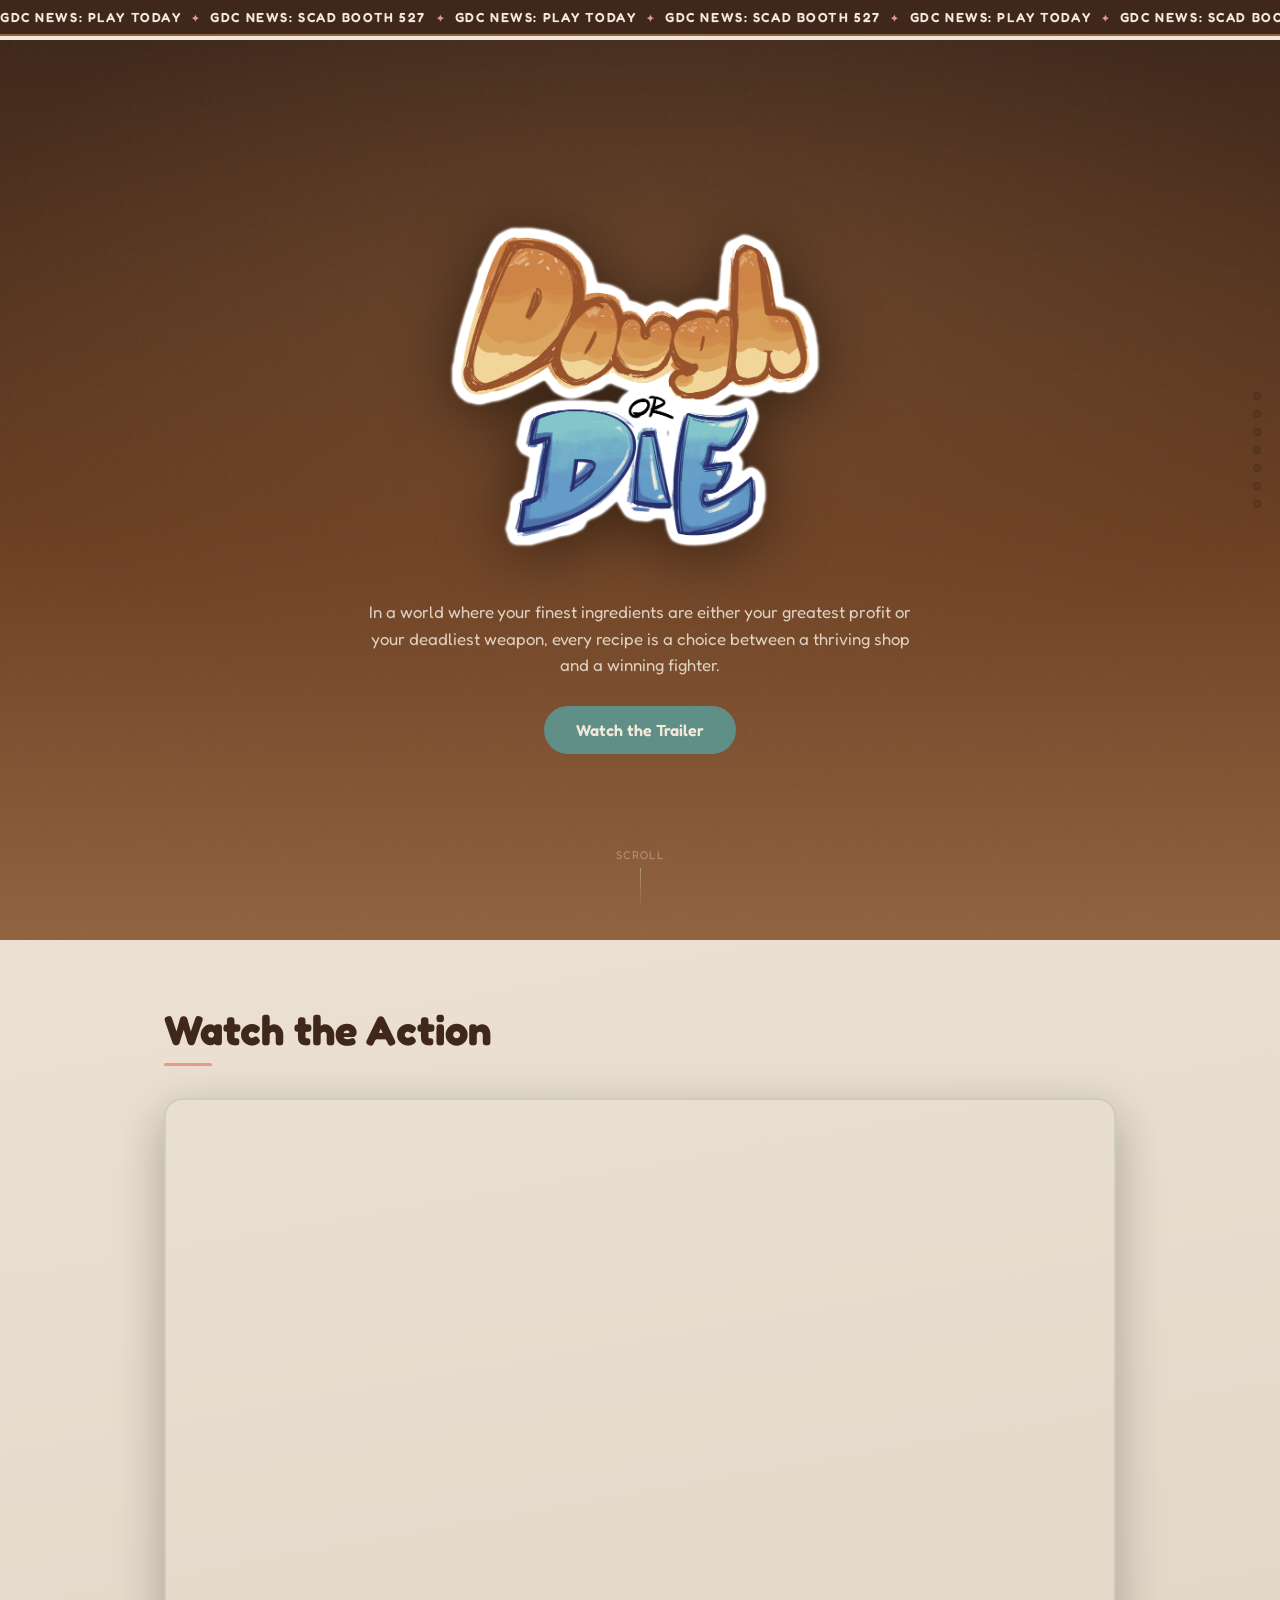
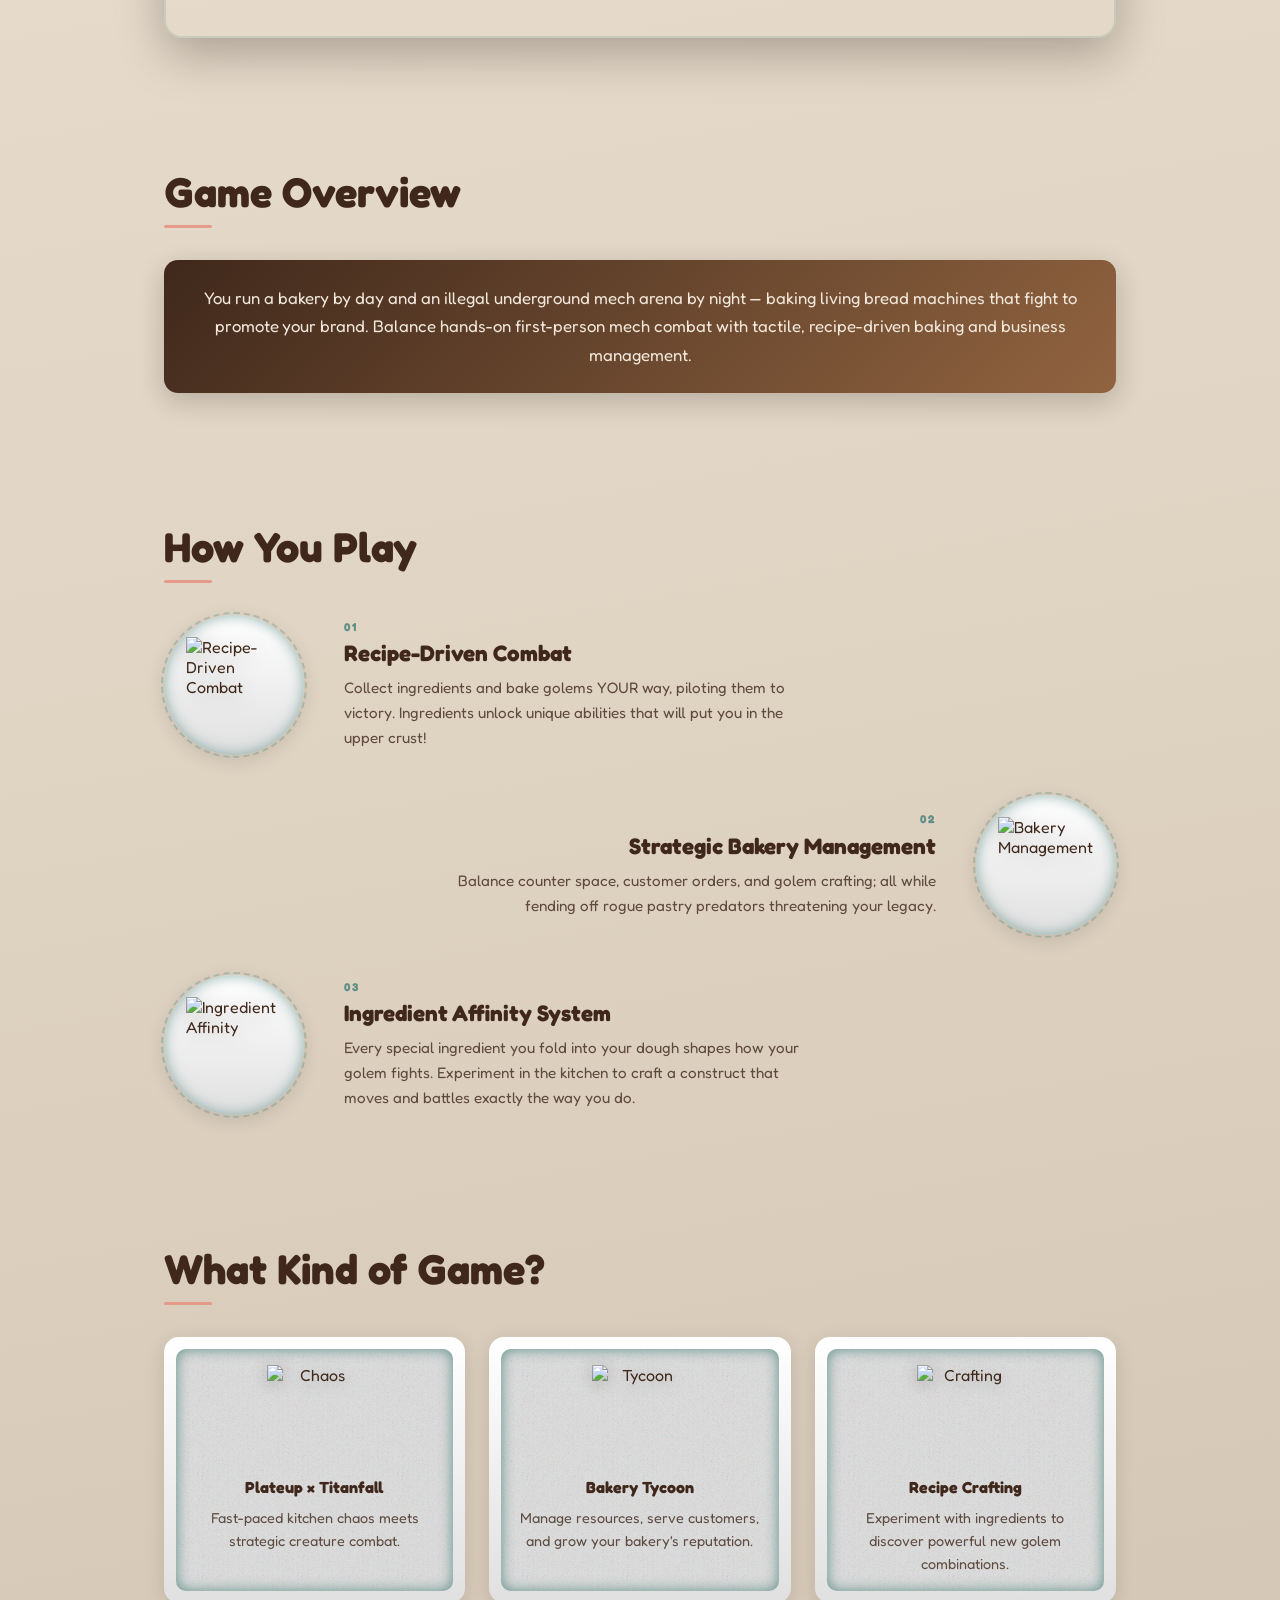
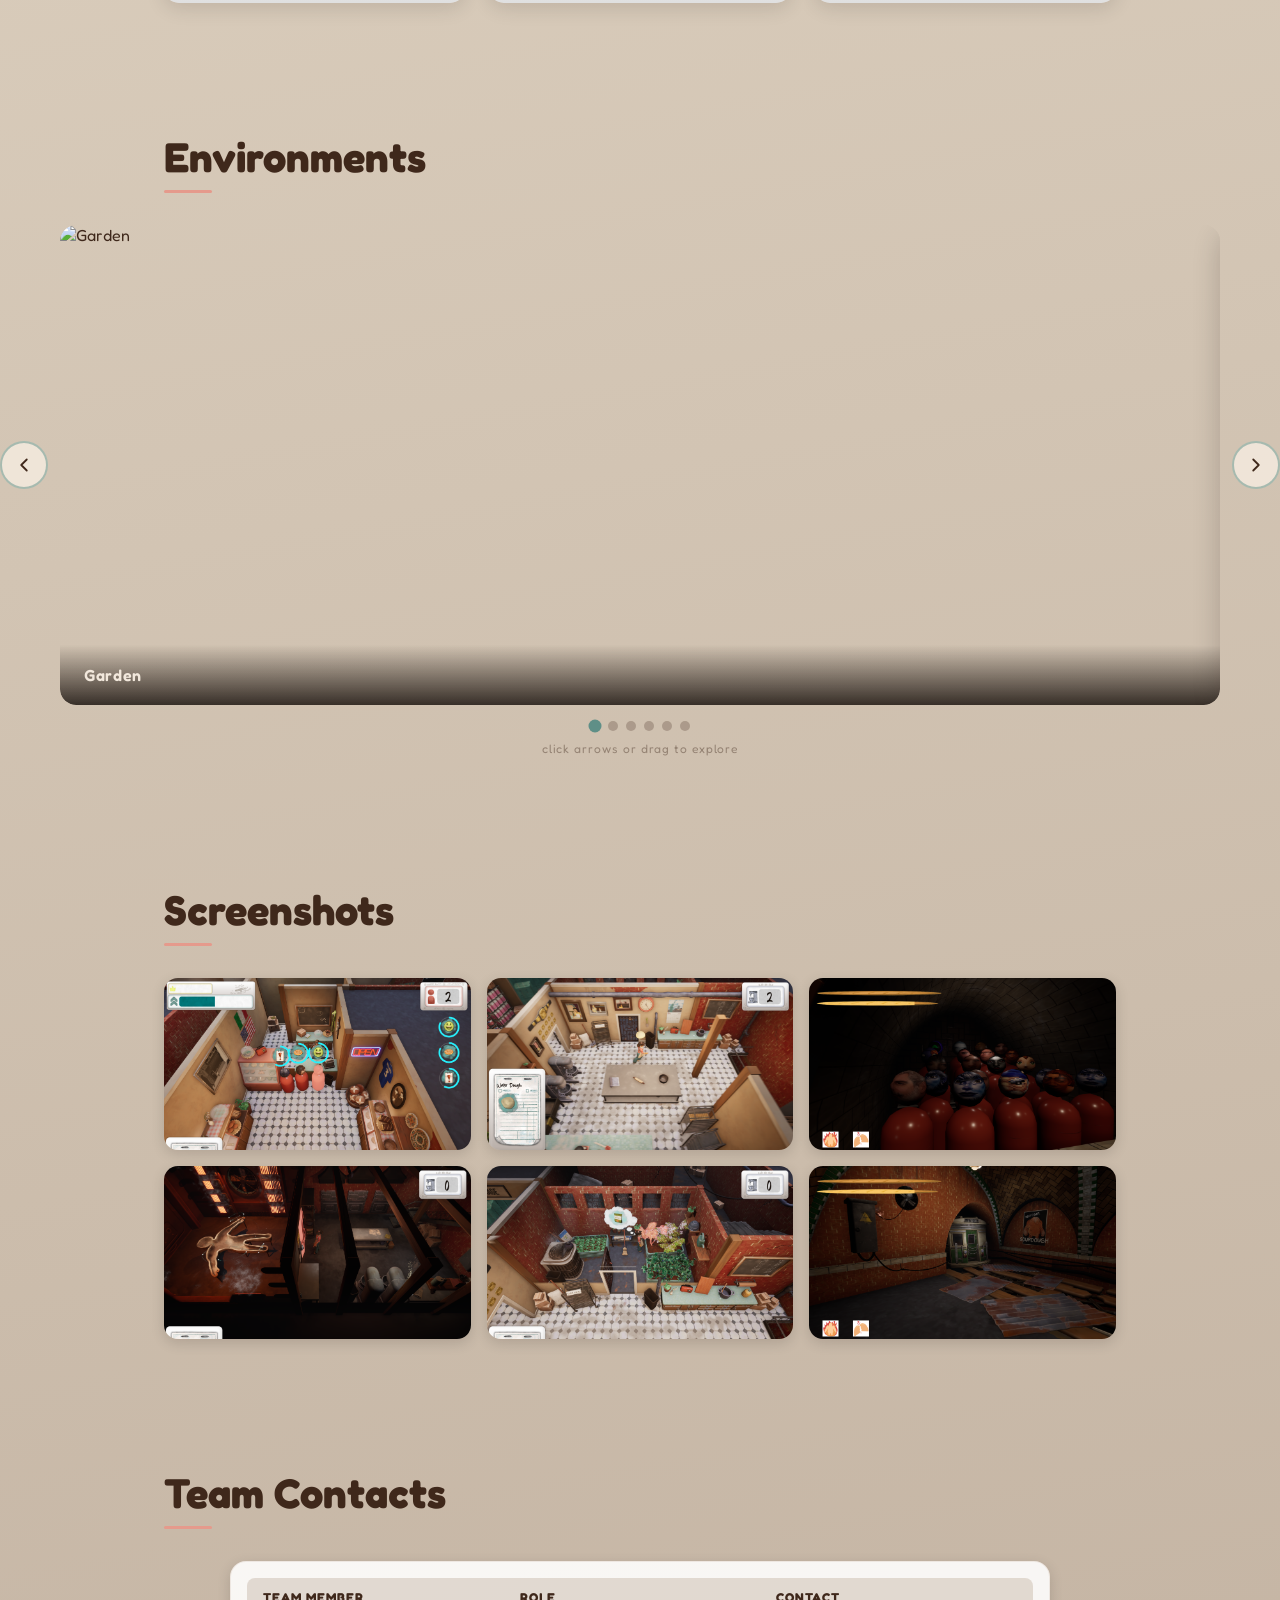
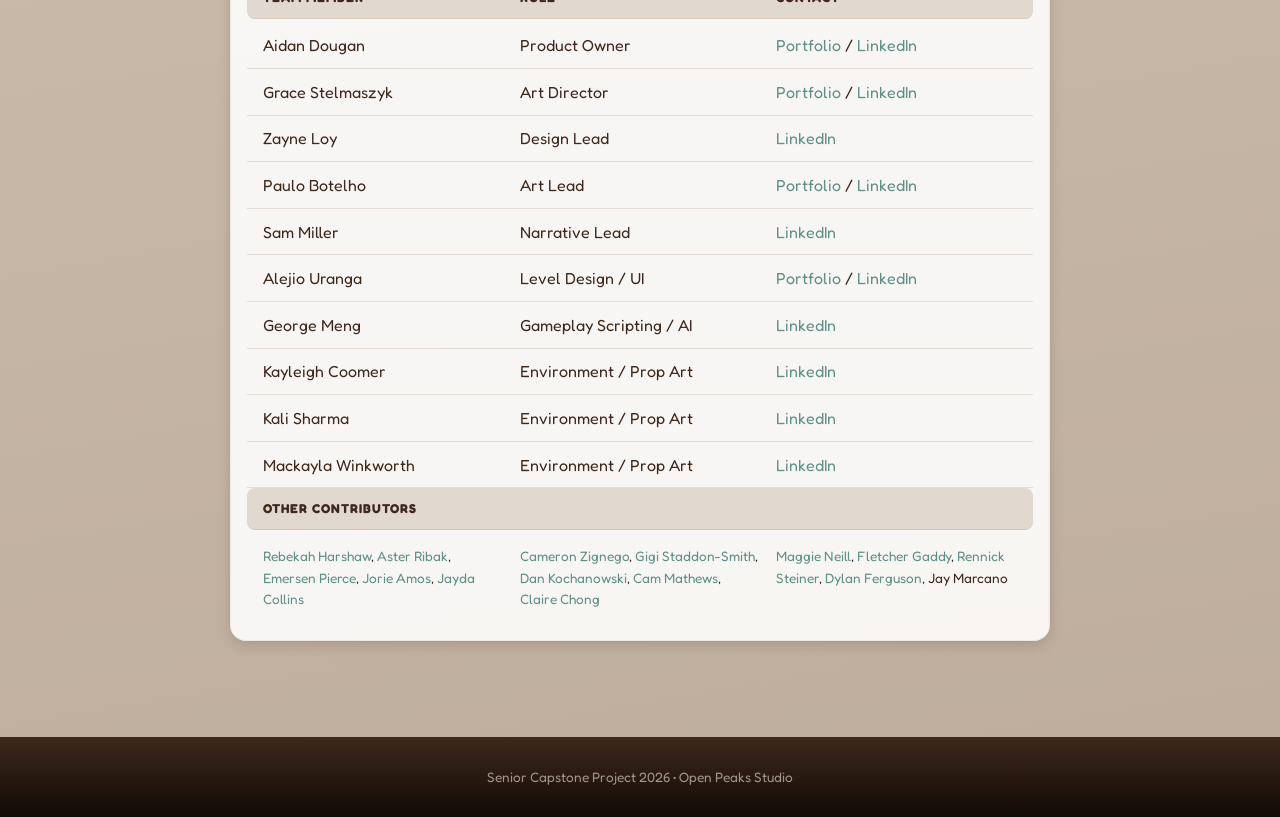
==== commit 9777abf8: "Update index.html" ====
--- a/index.html
+++ b/index.html
@@ -31,8 +31,8 @@
 <!-- Ticker -->
 <div class="banner" aria-hidden="true">
     <div class="banner-track">
-        <span class="banner-content">Play Today<span class="tick-sep">✦</span>SCAD Booth 527<span class="tick-sep">✦</span>Play Today<span class="tick-sep">✦</span>SCAD Booth 527<span class="tick-sep">✦</span>Play Today<span class="tick-sep">✦</span>SCAD Booth 527<span class="tick-sep">✦</span>Play Today<span class="tick-sep">✦</span>SCAD Booth 527<span class="tick-sep">✦</span>Play Today<span class="tick-sep">✦</span>SCAD Booth 527<span class="tick-sep">✦</span>Play Today<span class="tick-sep">✦</span>SCAD Booth 527<span class="tick-sep">✦</span></span>
-        <span class="banner-content" aria-hidden="true">Play Today<span class="tick-sep">✦</span>SCAD Booth 527<span class="tick-sep">✦</span>Play Today<span class="tick-sep">✦</span>SCAD Booth 527<span class="tick-sep">✦</span>Play Today<span class="tick-sep">✦</span>SCAD Booth 527<span class="tick-sep">✦</span>Play Today<span class="tick-sep">✦</span>SCAD Booth 527<span class="tick-sep">✦</span>Play Today<span class="tick-sep">✦</span>SCAD Booth 527<span class="tick-sep">✦</span>Play Today<span class="tick-sep">✦</span>SCAD Booth 527<span class="tick-sep">✦</span></span>
+        <span class="banner-content">GDC News: Play Today<span class="tick-sep">✦</span>GDC News: SCAD Booth 527<span class="tick-sep">✦</span>GDC News: Play Today<span class="tick-sep">✦</span>GDC News: SCAD Booth 527<span class="tick-sep">✦</span>GDC News: Play Today<span class="tick-sep">✦</span>GDC News: SCAD Booth 527<span class="tick-sep">✦</span>GDC News: Play Today<span class="tick-sep">✦</span>GDC News: SCAD Booth 527<span class="tick-sep">✦</span>GDC News: Play Today<span class="tick-sep">✦</span>GDC News: SCAD Booth 527<span class="tick-sep">✦</span>GDC News: Play Today<span class="tick-sep">✦</span>GDC News: SCAD Booth 527<span class="tick-sep">✦</span></span>
+        <span class="banner-content" aria-hidden="true">GDC News: Play Today<span class="tick-sep">✦</span>GDC News: SCAD Booth 527<span class="tick-sep">✦</span>GDC News: Play Today<span class="tick-sep">✦</span>GDC News: SCAD Booth 527<span class="tick-sep">✦</span>GDC News: Play Today<span class="tick-sep">✦</span>GDC News: SCAD Booth 527<span class="tick-sep">✦</span>GDC News: Play Today<span class="tick-sep">✦</span>GDC News: SCAD Booth 527<span class="tick-sep">✦</span>GDC News: Play Today<span class="tick-sep">✦</span>GDC News: SCAD Booth 527<span class="tick-sep">✦</span>GDC News: Play Today<span class="tick-sep">✦</span>GDC News: SCAD Booth 527<span class="tick-sep">✦</span></span>
     </div>
 </div>
 
@@ -445,3 +445,4 @@
 </body>
 
 </html>
+
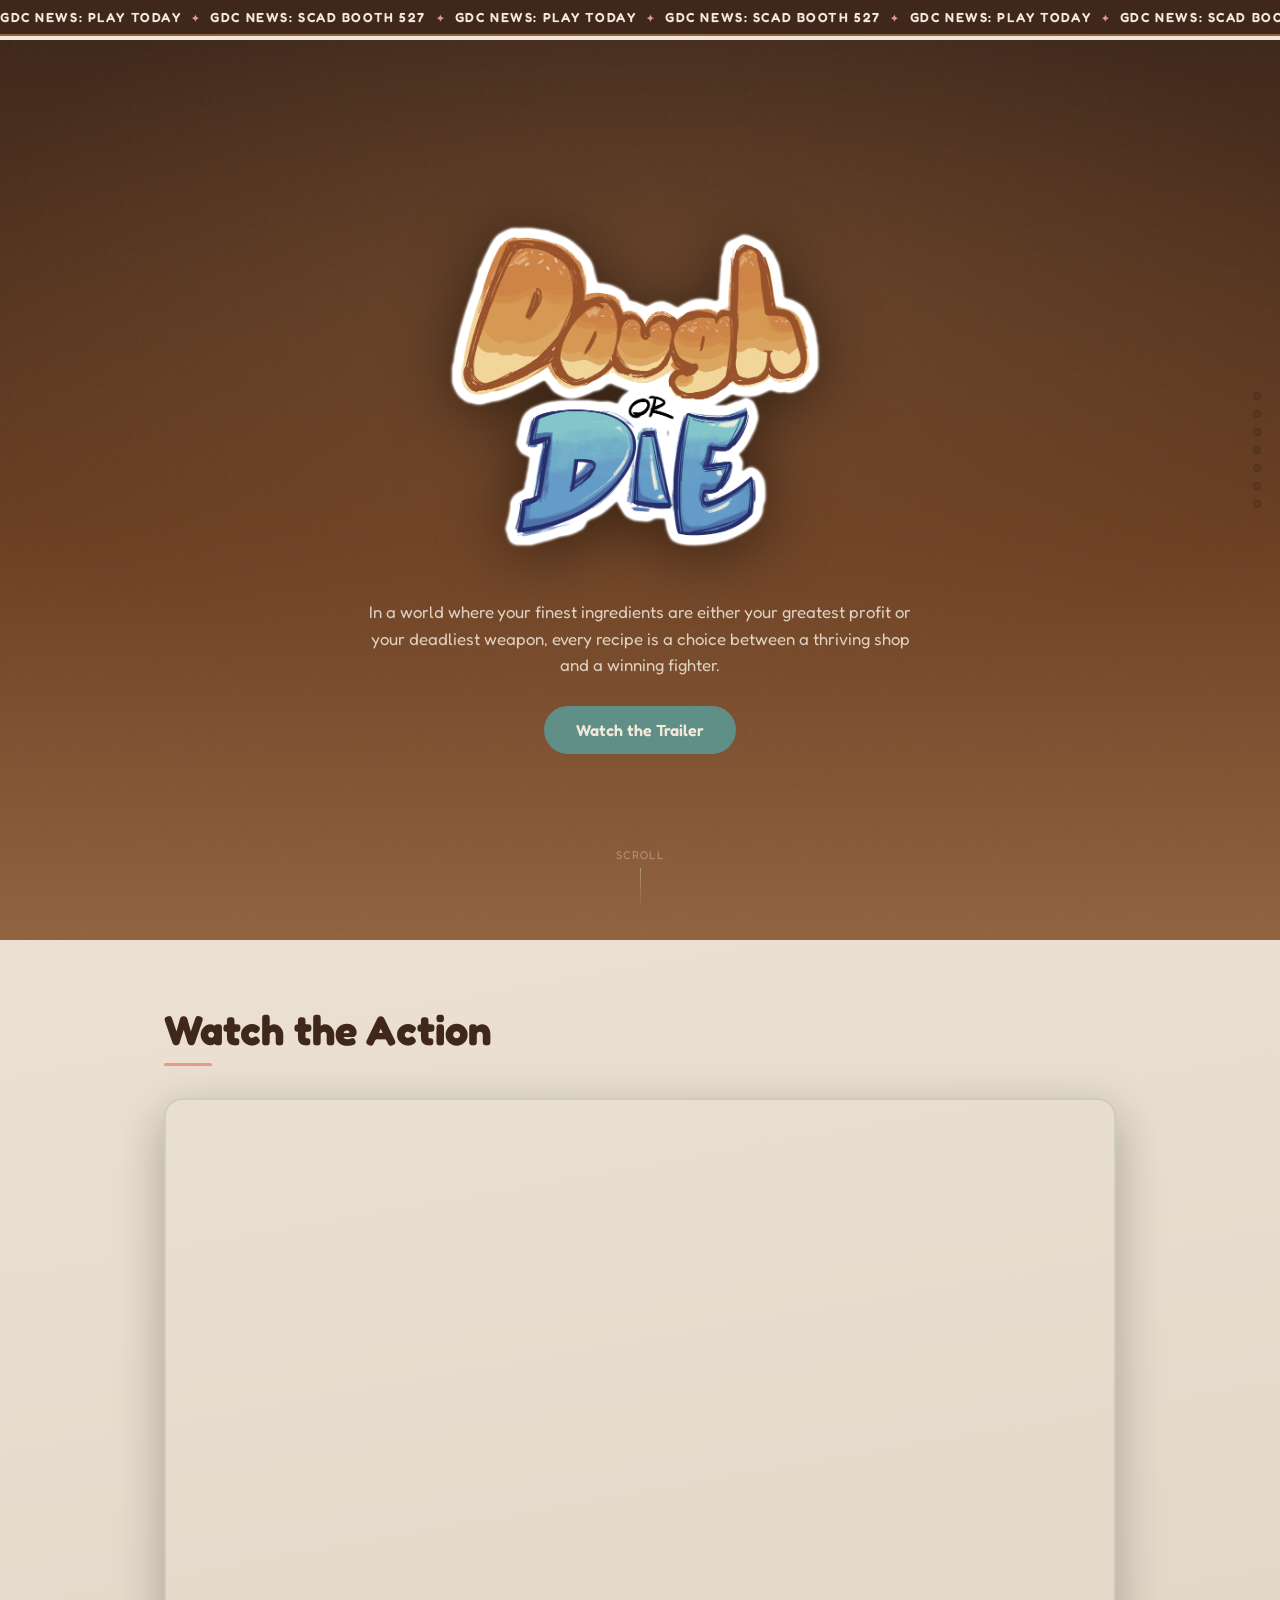
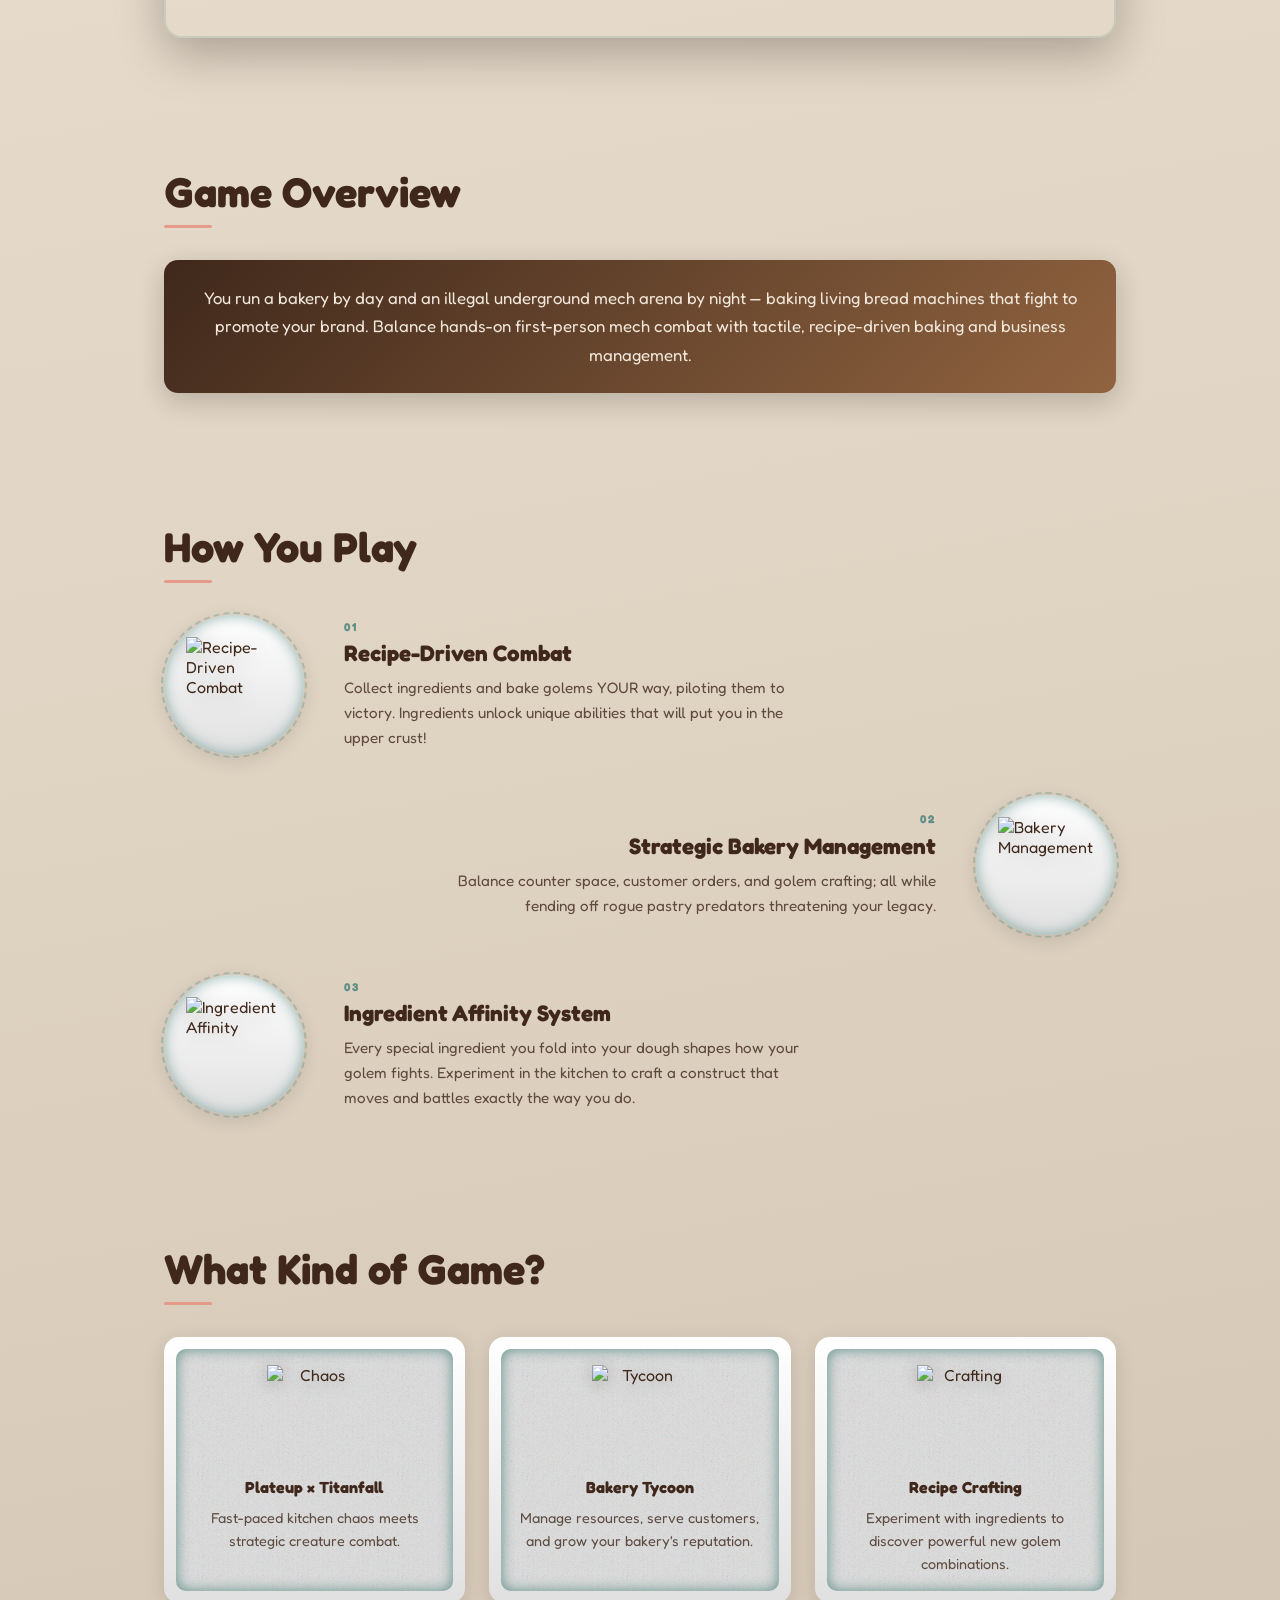
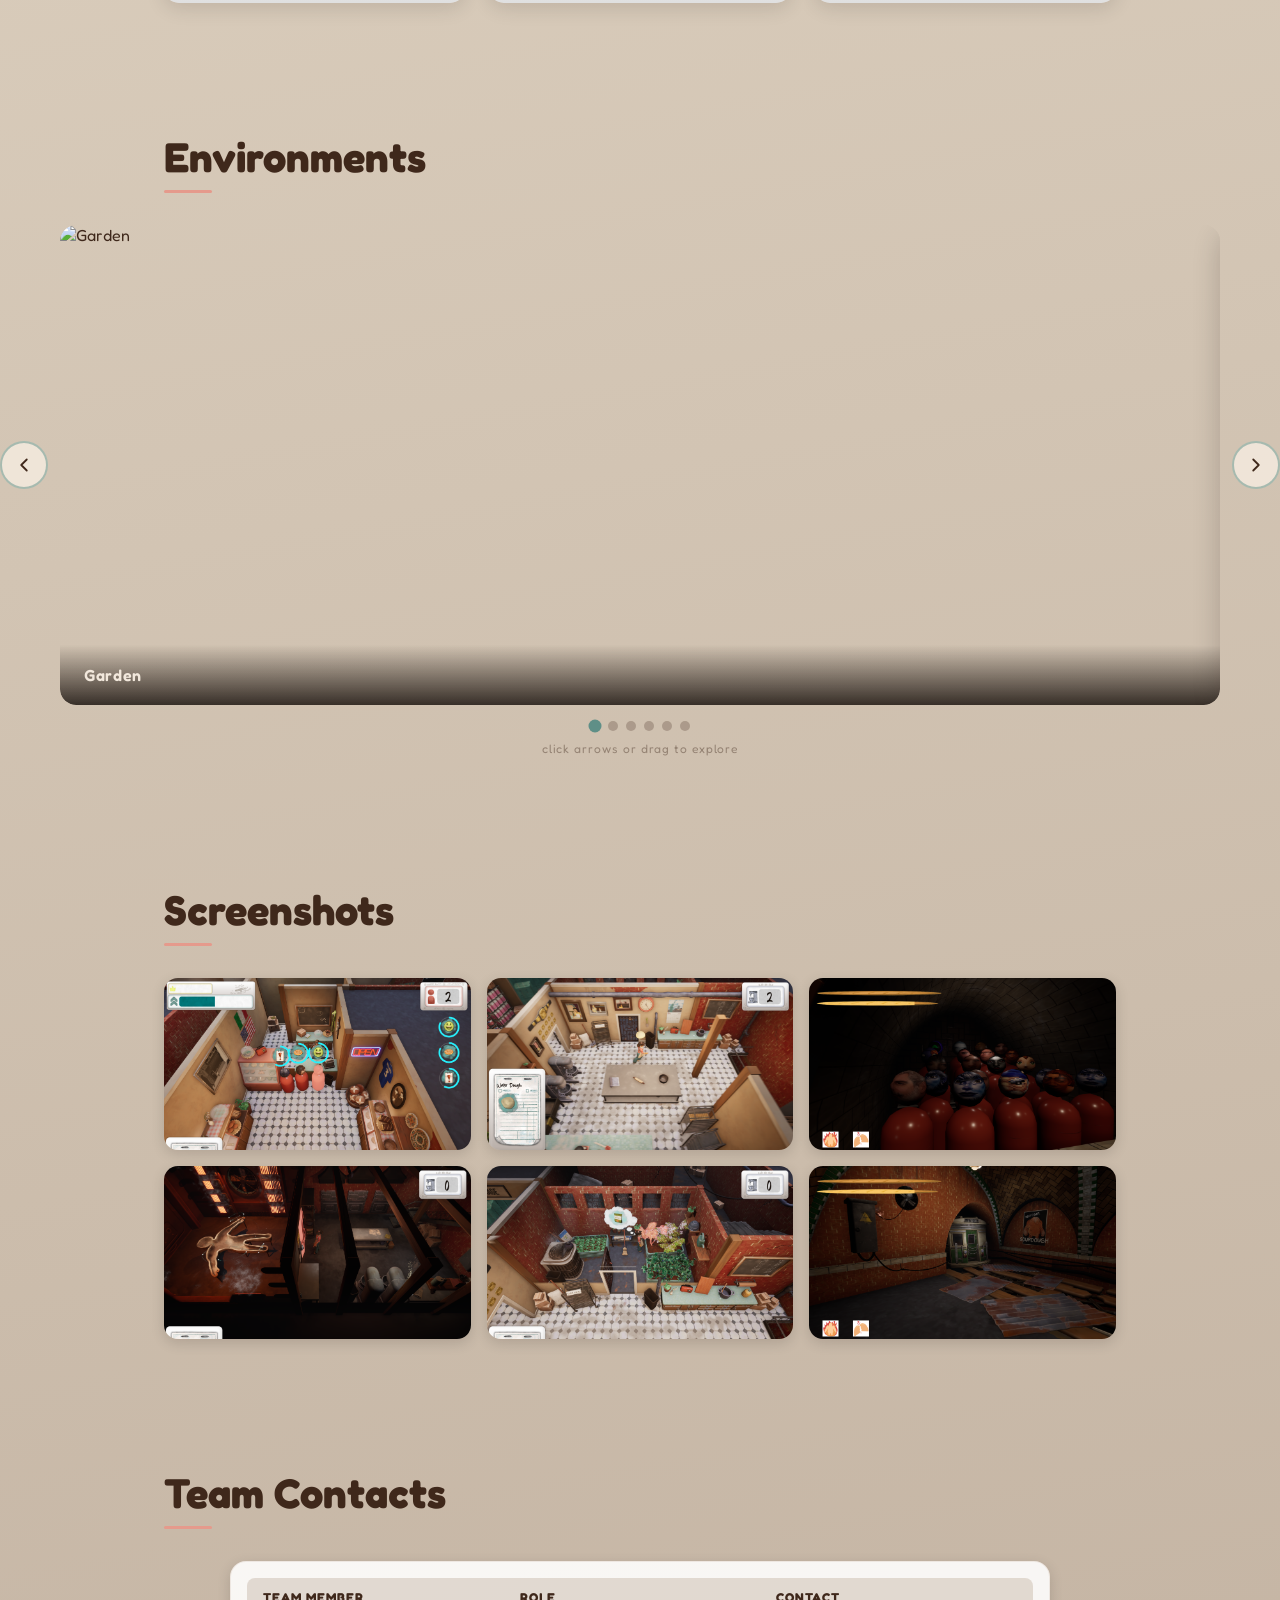
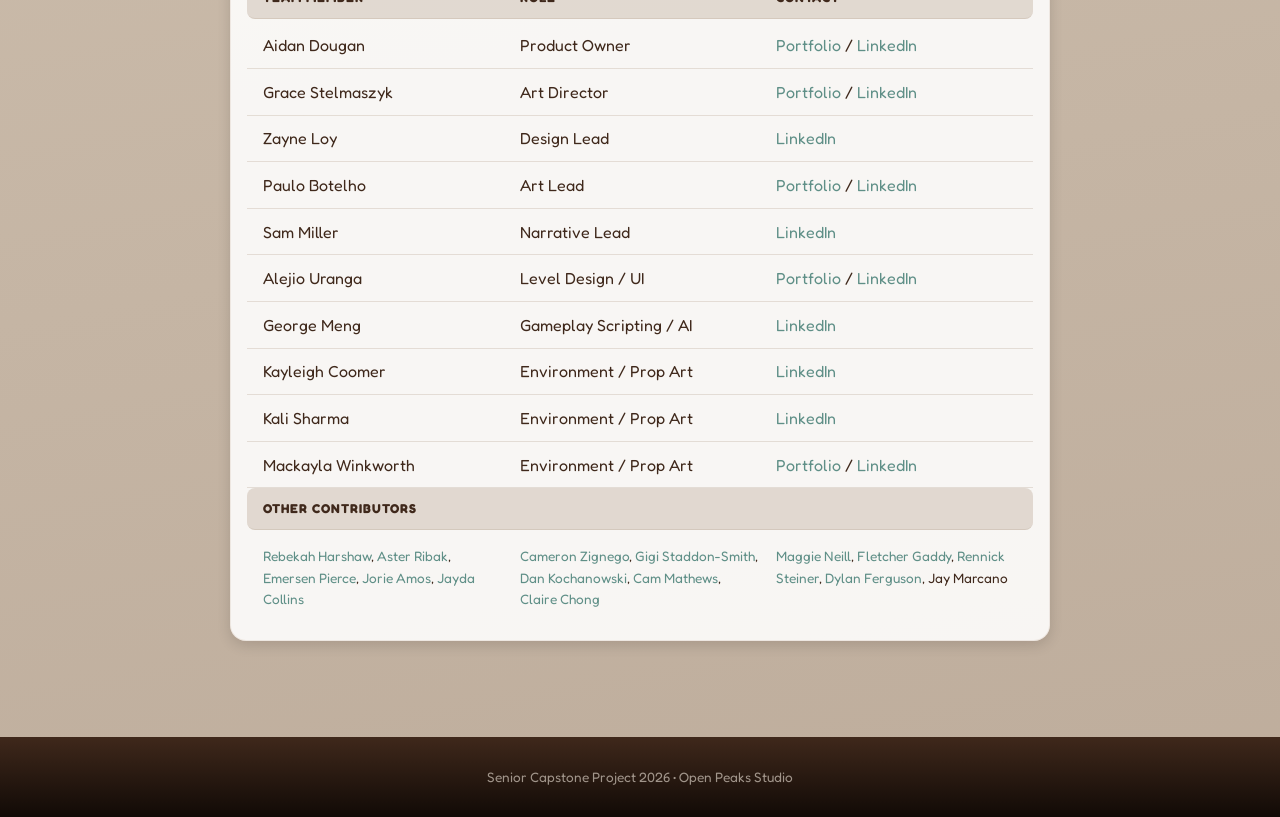
==== commit 8b4e6a87: "Update index.html" ====
--- a/index.html
+++ b/index.html
@@ -214,7 +214,13 @@
             <div class="csv-row"><span>George Meng</span><span>Gameplay Scripting / AI</span><span><a href="https://linkedin.com/in/george-meng-b237732a8/" target="_blank">LinkedIn</a></span></div>
             <div class="csv-row"><span>Kayleigh Coomer</span><span>Environment / Prop Art</span><span><a href="https://linkedin.com/in/kayleigh-coomer/" target="_blank">LinkedIn</a></span></div>
             <div class="csv-row"><span>Kali Sharma</span><span>Environment / Prop Art</span><span><a href="https://linkedin.com/in/kali-sharma/" target="_blank">LinkedIn</a></span></div>
-            <div class="csv-row"><span>Mackayla Winkworth</span><span>Environment / Prop Art</span><span><a href="https://linkedin.com/in/mackayla-winkworth/" target="_blank">LinkedIn</a></span></div>
+            <div class="csv-row">
+                <span>Mackayla Winkworth</span>
+                <span>Environment / Prop Art</span>
+                <span>
+                    <a href="https://www.artstation.com/mackayla_winkworth" target="_blank">Portfolio</a> / <a href="https://linkedin.com/in/mackayla-winkworth/" target="_blank">LinkedIn</a>
+                </span>
+            </div>
             <div class="csv-row header"><span>Other Contributors</span></div>
             <div class="csv-row contributors">
                 <span><a href="https://www.linkedin.com/in/rebekahharshaw/" target="_blank">Rebekah Harshaw</a>, <a href="https://www.linkedin.com/in/aster-daniel-ribak/" target="_blank">Aster Ribak</a>, <a href="https://www.linkedin.com/in/emersen-pierce-255075358/" target="_blank">Emersen Pierce</a>, <a href="https://www.linkedin.com/in/jorie-amos-313398332/" target="_blank">Jorie Amos</a>, <a href="https://www.linkedin.com/in/jayda-collins/" target="_blank">Jayda Collins</a></span>
@@ -446,3 +452,4 @@
 
 </html>
 
+
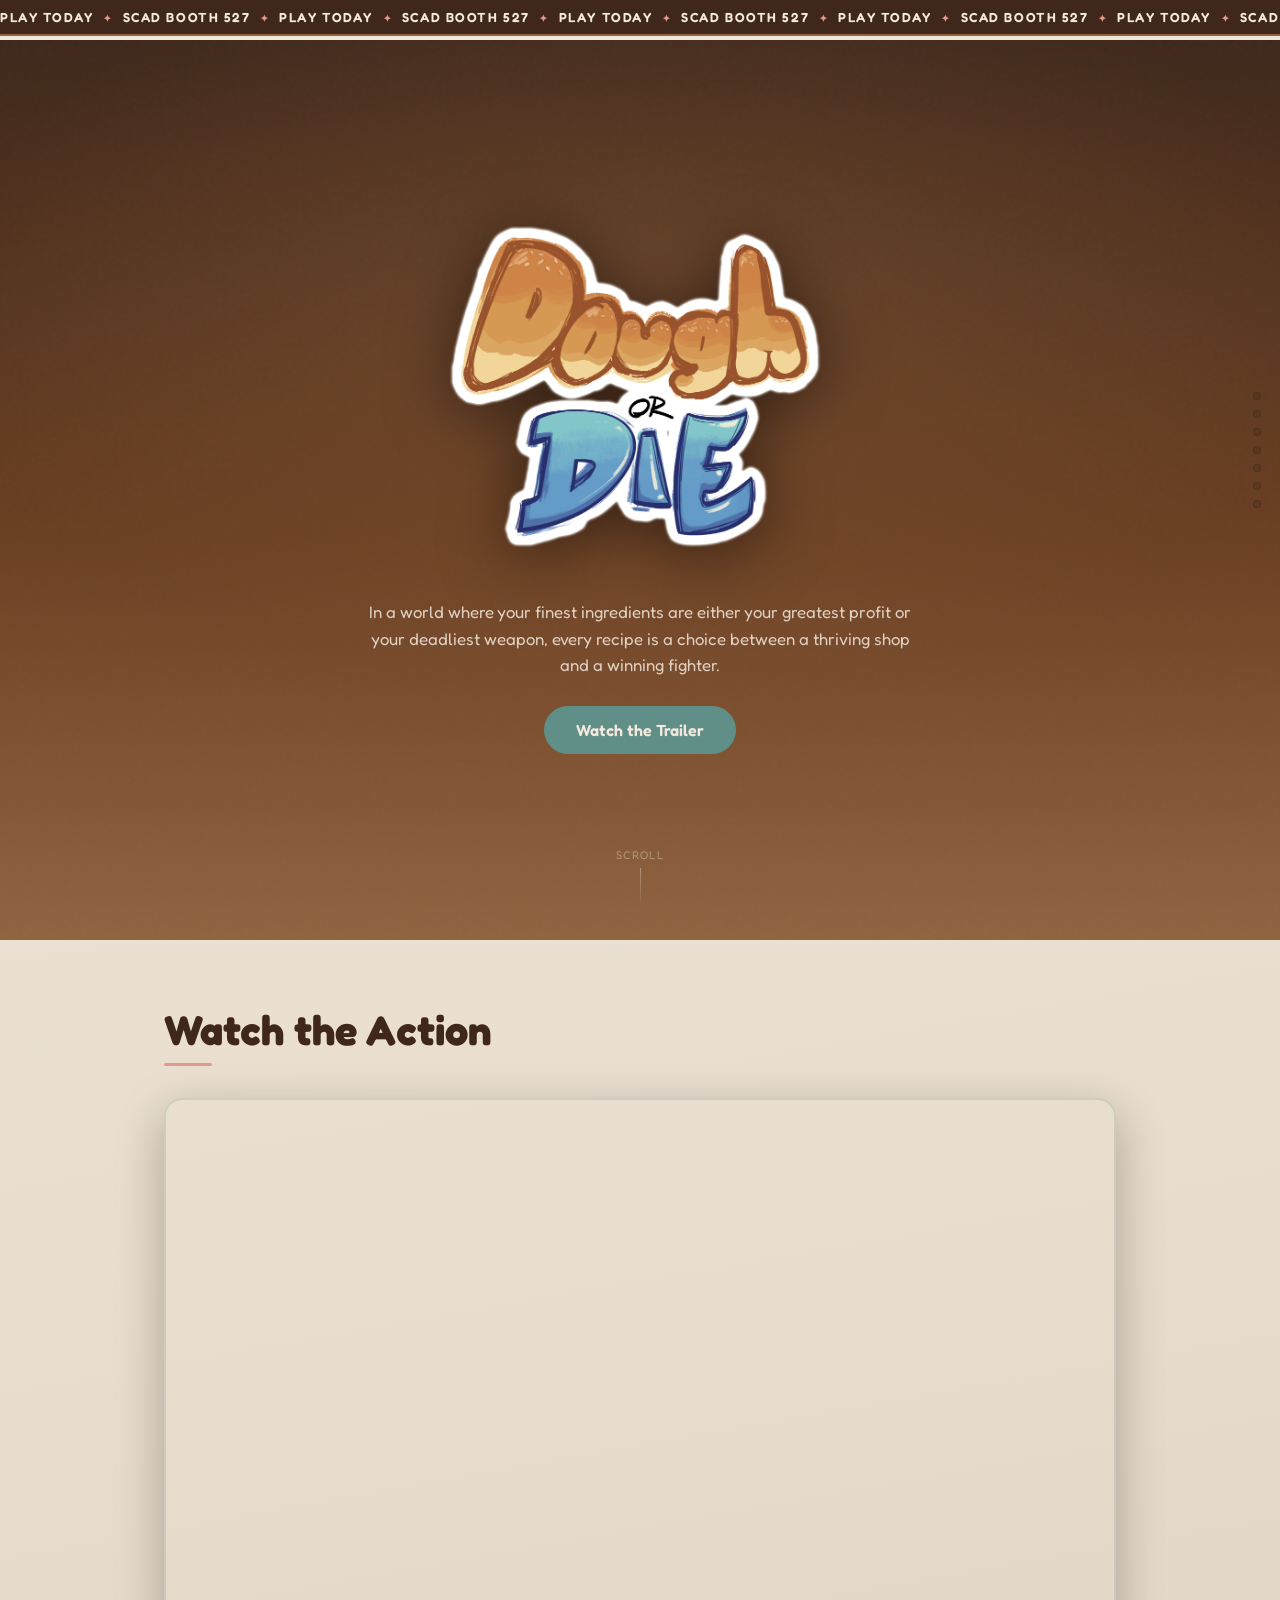
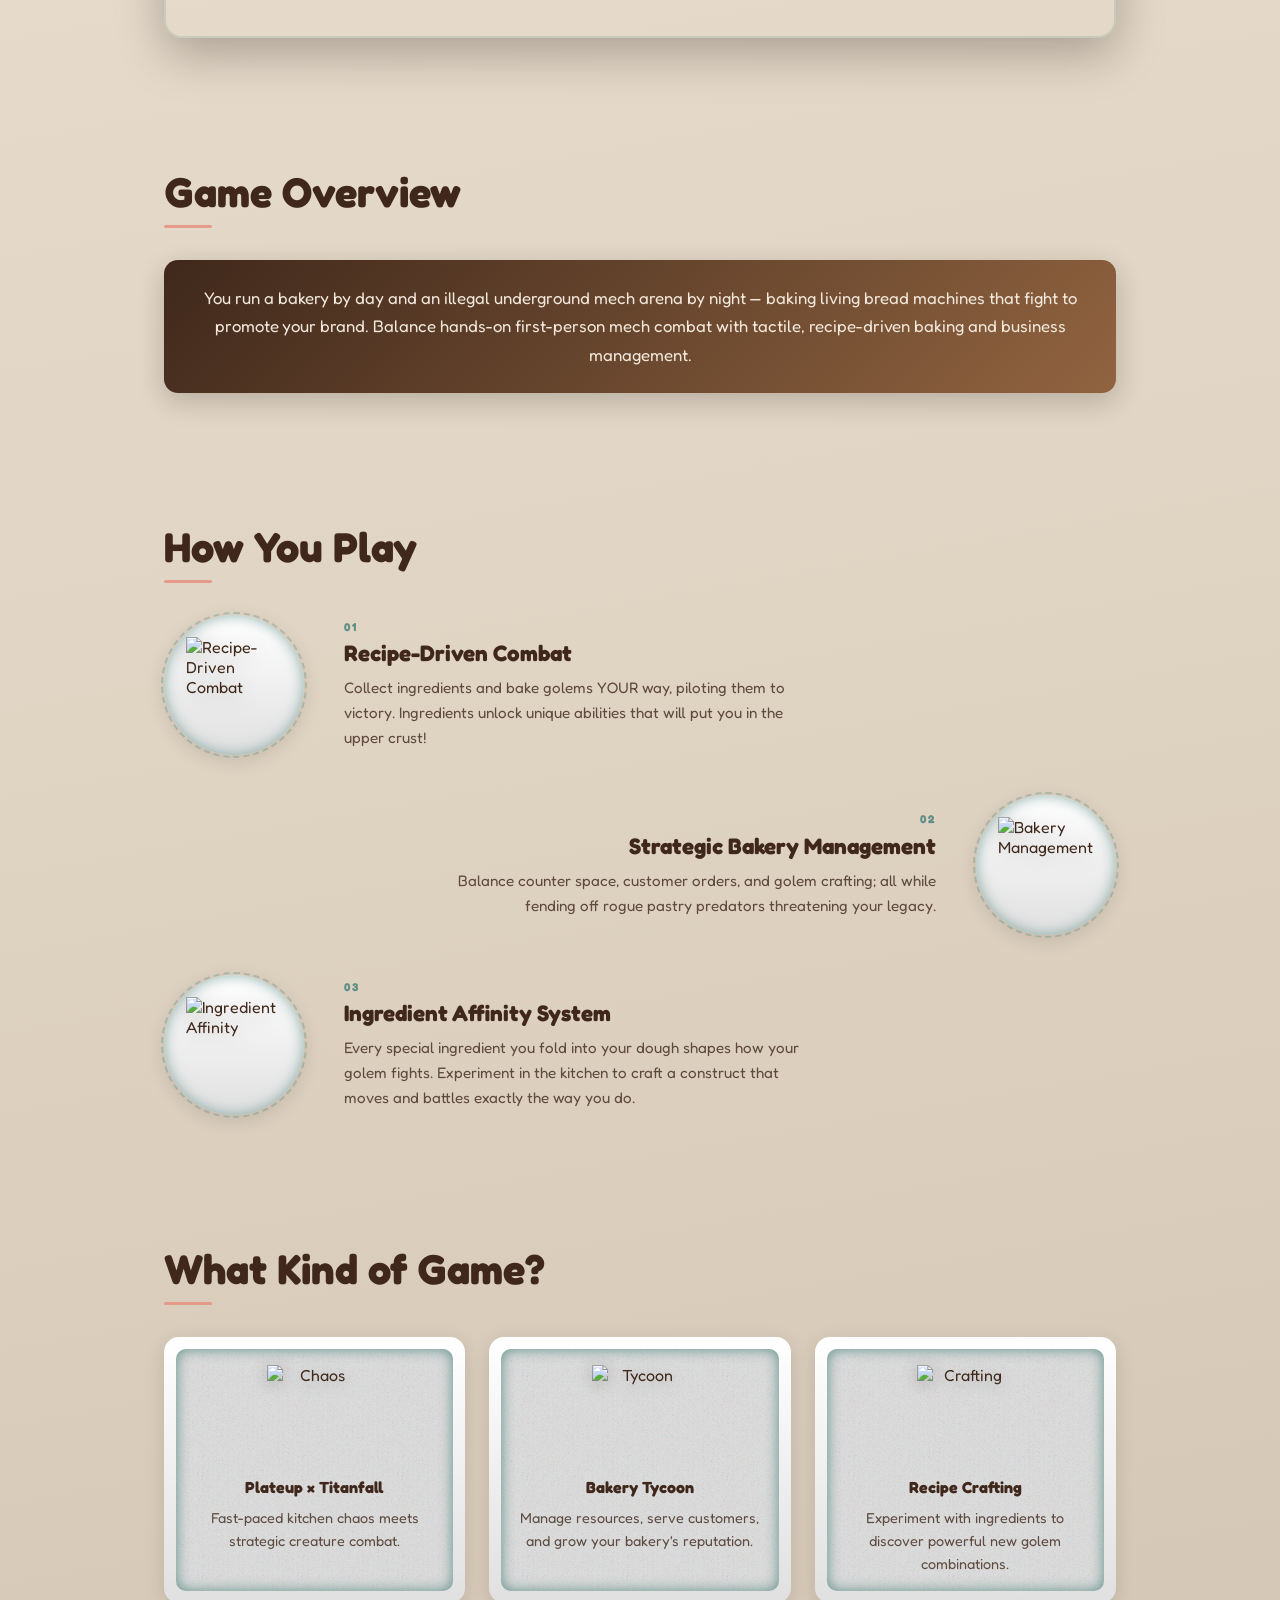
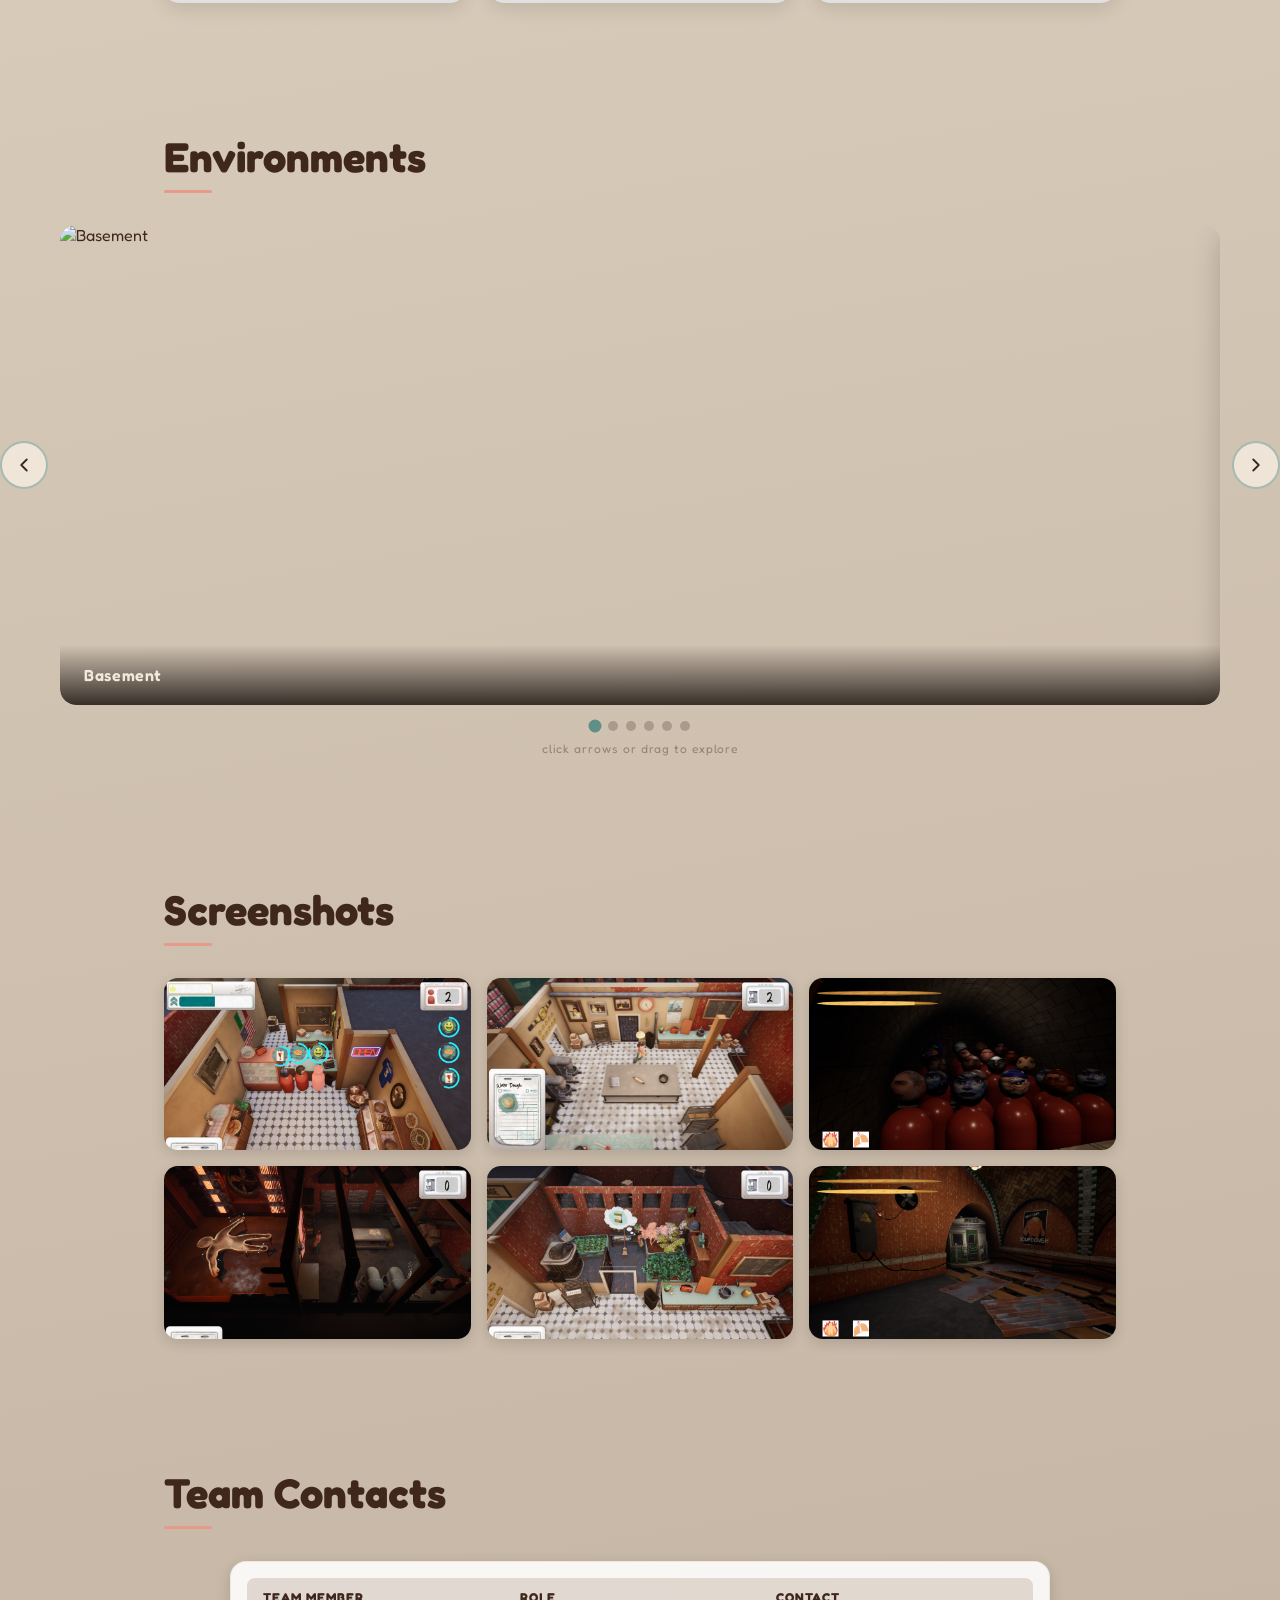
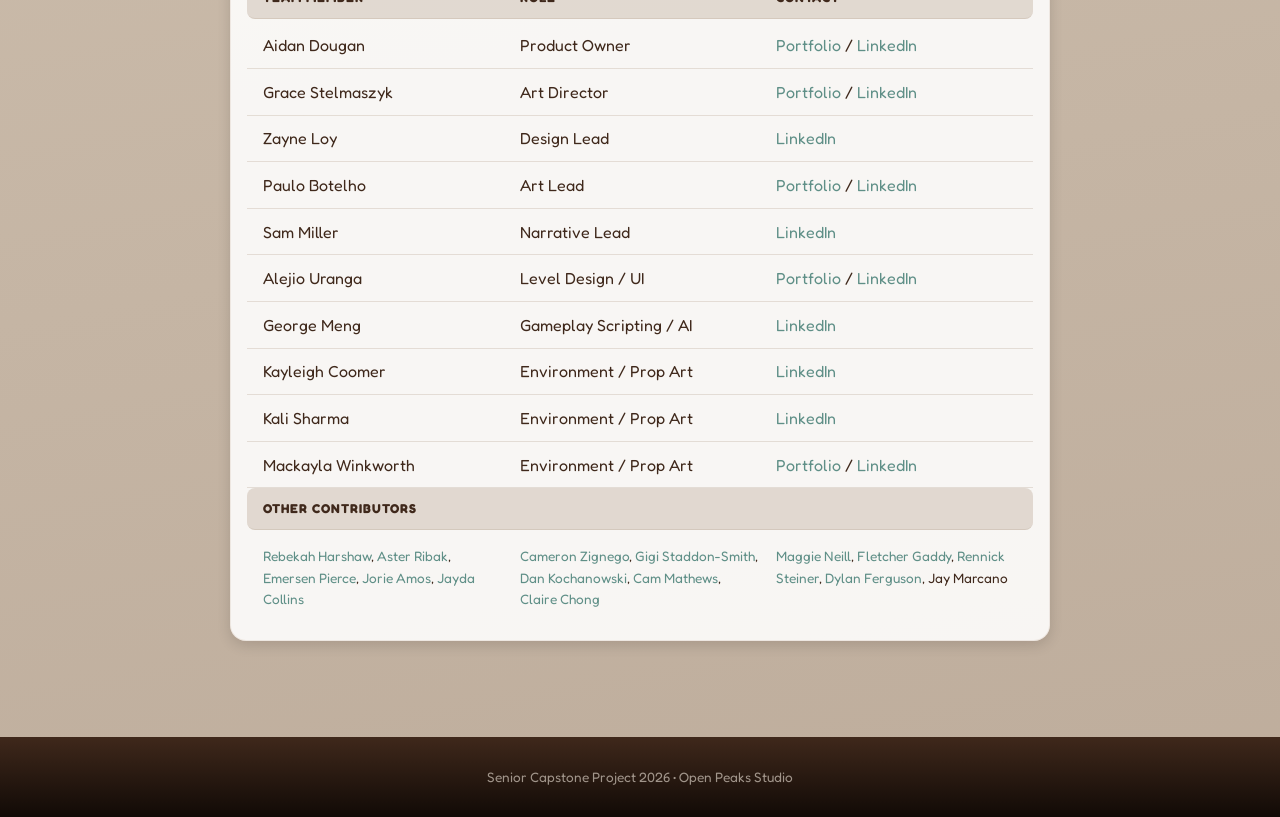
==== commit 9d52fbe5: "Add files via upload" ====
--- a/index.html
+++ b/index.html
@@ -31,8 +31,8 @@
 <!-- Ticker -->
 <div class="banner" aria-hidden="true">
     <div class="banner-track">
-        <span class="banner-content">GDC News: Play Today<span class="tick-sep">✦</span>GDC News: SCAD Booth 527<span class="tick-sep">✦</span>GDC News: Play Today<span class="tick-sep">✦</span>GDC News: SCAD Booth 527<span class="tick-sep">✦</span>GDC News: Play Today<span class="tick-sep">✦</span>GDC News: SCAD Booth 527<span class="tick-sep">✦</span>GDC News: Play Today<span class="tick-sep">✦</span>GDC News: SCAD Booth 527<span class="tick-sep">✦</span>GDC News: Play Today<span class="tick-sep">✦</span>GDC News: SCAD Booth 527<span class="tick-sep">✦</span>GDC News: Play Today<span class="tick-sep">✦</span>GDC News: SCAD Booth 527<span class="tick-sep">✦</span></span>
-        <span class="banner-content" aria-hidden="true">GDC News: Play Today<span class="tick-sep">✦</span>GDC News: SCAD Booth 527<span class="tick-sep">✦</span>GDC News: Play Today<span class="tick-sep">✦</span>GDC News: SCAD Booth 527<span class="tick-sep">✦</span>GDC News: Play Today<span class="tick-sep">✦</span>GDC News: SCAD Booth 527<span class="tick-sep">✦</span>GDC News: Play Today<span class="tick-sep">✦</span>GDC News: SCAD Booth 527<span class="tick-sep">✦</span>GDC News: Play Today<span class="tick-sep">✦</span>GDC News: SCAD Booth 527<span class="tick-sep">✦</span>GDC News: Play Today<span class="tick-sep">✦</span>GDC News: SCAD Booth 527<span class="tick-sep">✦</span></span>
+        <span class="banner-content">Play Today<span class="tick-sep">✦</span>SCAD Booth 527<span class="tick-sep">✦</span>Play Today<span class="tick-sep">✦</span>SCAD Booth 527<span class="tick-sep">✦</span>Play Today<span class="tick-sep">✦</span>SCAD Booth 527<span class="tick-sep">✦</span>Play Today<span class="tick-sep">✦</span>SCAD Booth 527<span class="tick-sep">✦</span>Play Today<span class="tick-sep">✦</span>SCAD Booth 527<span class="tick-sep">✦</span>Play Today<span class="tick-sep">✦</span>SCAD Booth 527<span class="tick-sep">✦</span></span>
+        <span class="banner-content" aria-hidden="true">Play Today<span class="tick-sep">✦</span>SCAD Booth 527<span class="tick-sep">✦</span>Play Today<span class="tick-sep">✦</span>SCAD Booth 527<span class="tick-sep">✦</span>Play Today<span class="tick-sep">✦</span>SCAD Booth 527<span class="tick-sep">✦</span>Play Today<span class="tick-sep">✦</span>SCAD Booth 527<span class="tick-sep">✦</span>Play Today<span class="tick-sep">✦</span>SCAD Booth 527<span class="tick-sep">✦</span>Play Today<span class="tick-sep">✦</span>SCAD Booth 527<span class="tick-sep">✦</span></span>
     </div>
 </div>
 
@@ -147,12 +147,13 @@
                 <svg viewBox="0 0 24 24" fill="none" stroke="currentColor" stroke-width="2" stroke-linecap="round" stroke-linejoin="round"><polyline points="15 18 9 12 15 6"/></svg>
             </button>
             <div class="env-carousel-track" id="envTrack">
-                <div class="env-slide"><img src="Env00.png" alt="Garden"><span class="env-label">Garden</span></div>
-                <div class="env-slide"><img src="Env07.png" alt="Front of House"><span class="env-label">Front of House</span></div>
+                <div class="env-slide"><img src="Env21.png" alt="Basement"><span class="env-label">Basement</span></div>
+                <div class="env-slide"><img src="Env22.png" alt="Cold Storage"><span class="env-label">Cold Storage</span></div>
+                <div class="env-slide"><img src="Env23.png" alt="Kitchen"><span class="env-label">Kitchen</span></div>
+				<div class="env-slide"><img src="Env07.png" alt="Front of House"><span class="env-label">Front of House</span></div>
+				<div class="env-slide"><img src="Env05.png" alt="Arena"><span class="env-label">Arena</span></div>
+                <div class="env-slide"><img src="Env24.png" alt="Garden"><span class="env-label">Garden</span></div>
                 <div class="env-slide"><img src="Env02.png" alt="Walk-in Oven"><span class="env-label">Walk-in Oven</span></div>
-                <div class="env-slide"><img src="Env05.png" alt="Arena"><span class="env-label">Arena</span></div>
-                <div class="env-slide"><img src="Env01.png" alt="Basement"><span class="env-label">Basement</span></div>
-                <div class="env-slide"><img src="Env04.png" alt="Cold Storage"><span class="env-label">Cold Storage</span></div>
             </div>
             <button class="env-arrow env-arrow--next" aria-label="Next">
                 <svg viewBox="0 0 24 24" fill="none" stroke="currentColor" stroke-width="2" stroke-linecap="round" stroke-linejoin="round"><polyline points="9 18 15 12 9 6"/></svg>
@@ -214,14 +215,13 @@
             <div class="csv-row"><span>George Meng</span><span>Gameplay Scripting / AI</span><span><a href="https://linkedin.com/in/george-meng-b237732a8/" target="_blank">LinkedIn</a></span></div>
             <div class="csv-row"><span>Kayleigh Coomer</span><span>Environment / Prop Art</span><span><a href="https://linkedin.com/in/kayleigh-coomer/" target="_blank">LinkedIn</a></span></div>
             <div class="csv-row"><span>Kali Sharma</span><span>Environment / Prop Art</span><span><a href="https://linkedin.com/in/kali-sharma/" target="_blank">LinkedIn</a></span></div>
-            <div class="csv-row">
+<div class="csv-row">
                 <span>Mackayla Winkworth</span>
                 <span>Environment / Prop Art</span>
                 <span>
                     <a href="https://www.artstation.com/mackayla_winkworth" target="_blank">Portfolio</a> / <a href="https://linkedin.com/in/mackayla-winkworth/" target="_blank">LinkedIn</a>
                 </span>
-            </div>
-            <div class="csv-row header"><span>Other Contributors</span></div>
+            </div>            <div class="csv-row header"><span>Other Contributors</span></div>
             <div class="csv-row contributors">
                 <span><a href="https://www.linkedin.com/in/rebekahharshaw/" target="_blank">Rebekah Harshaw</a>, <a href="https://www.linkedin.com/in/aster-daniel-ribak/" target="_blank">Aster Ribak</a>, <a href="https://www.linkedin.com/in/emersen-pierce-255075358/" target="_blank">Emersen Pierce</a>, <a href="https://www.linkedin.com/in/jorie-amos-313398332/" target="_blank">Jorie Amos</a>, <a href="https://www.linkedin.com/in/jayda-collins/" target="_blank">Jayda Collins</a></span>
                 <span><a href="https://www.linkedin.com/in/cameron-zignego-2792bb274/" target="_blank">Cameron Zignego</a>, <a href="https://www.linkedin.com/in/gigi-staddon-smith-8a9076298/" target="_blank">Gigi Staddon-Smith</a>, <a href="https://www.linkedin.com/in/dan-kochanowski-1950532a9/" target="_blank">Dan Kochanowski</a>, <a href="https://www.linkedin.com/in/camiel-mathews-969806351/" target="_blank">Cam Mathews</a>, <a href="https://www.linkedin.com/in/claire-chong-0229a6224/" target="_blank">Claire Chong</a></span>
@@ -449,7 +449,4 @@
 });
 </script>
 </body>
-
-</html>
-
-
+</html>
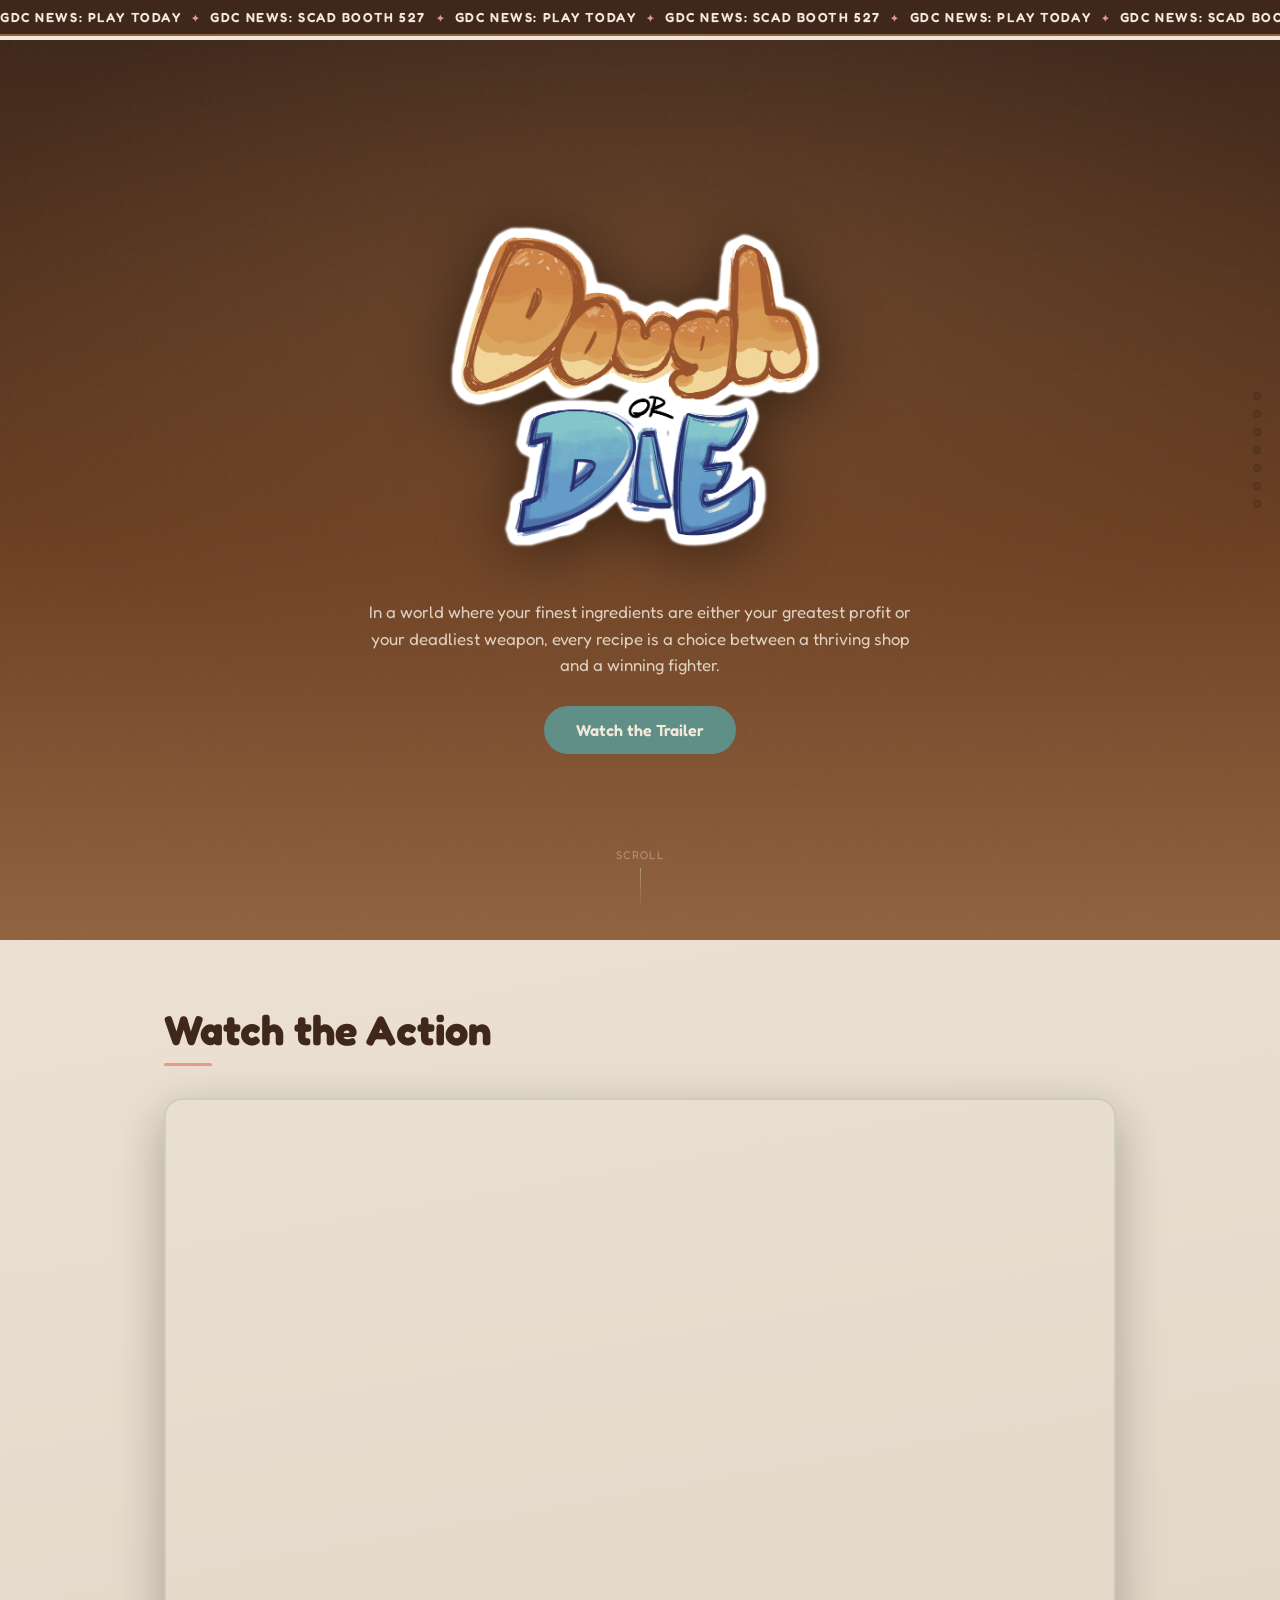
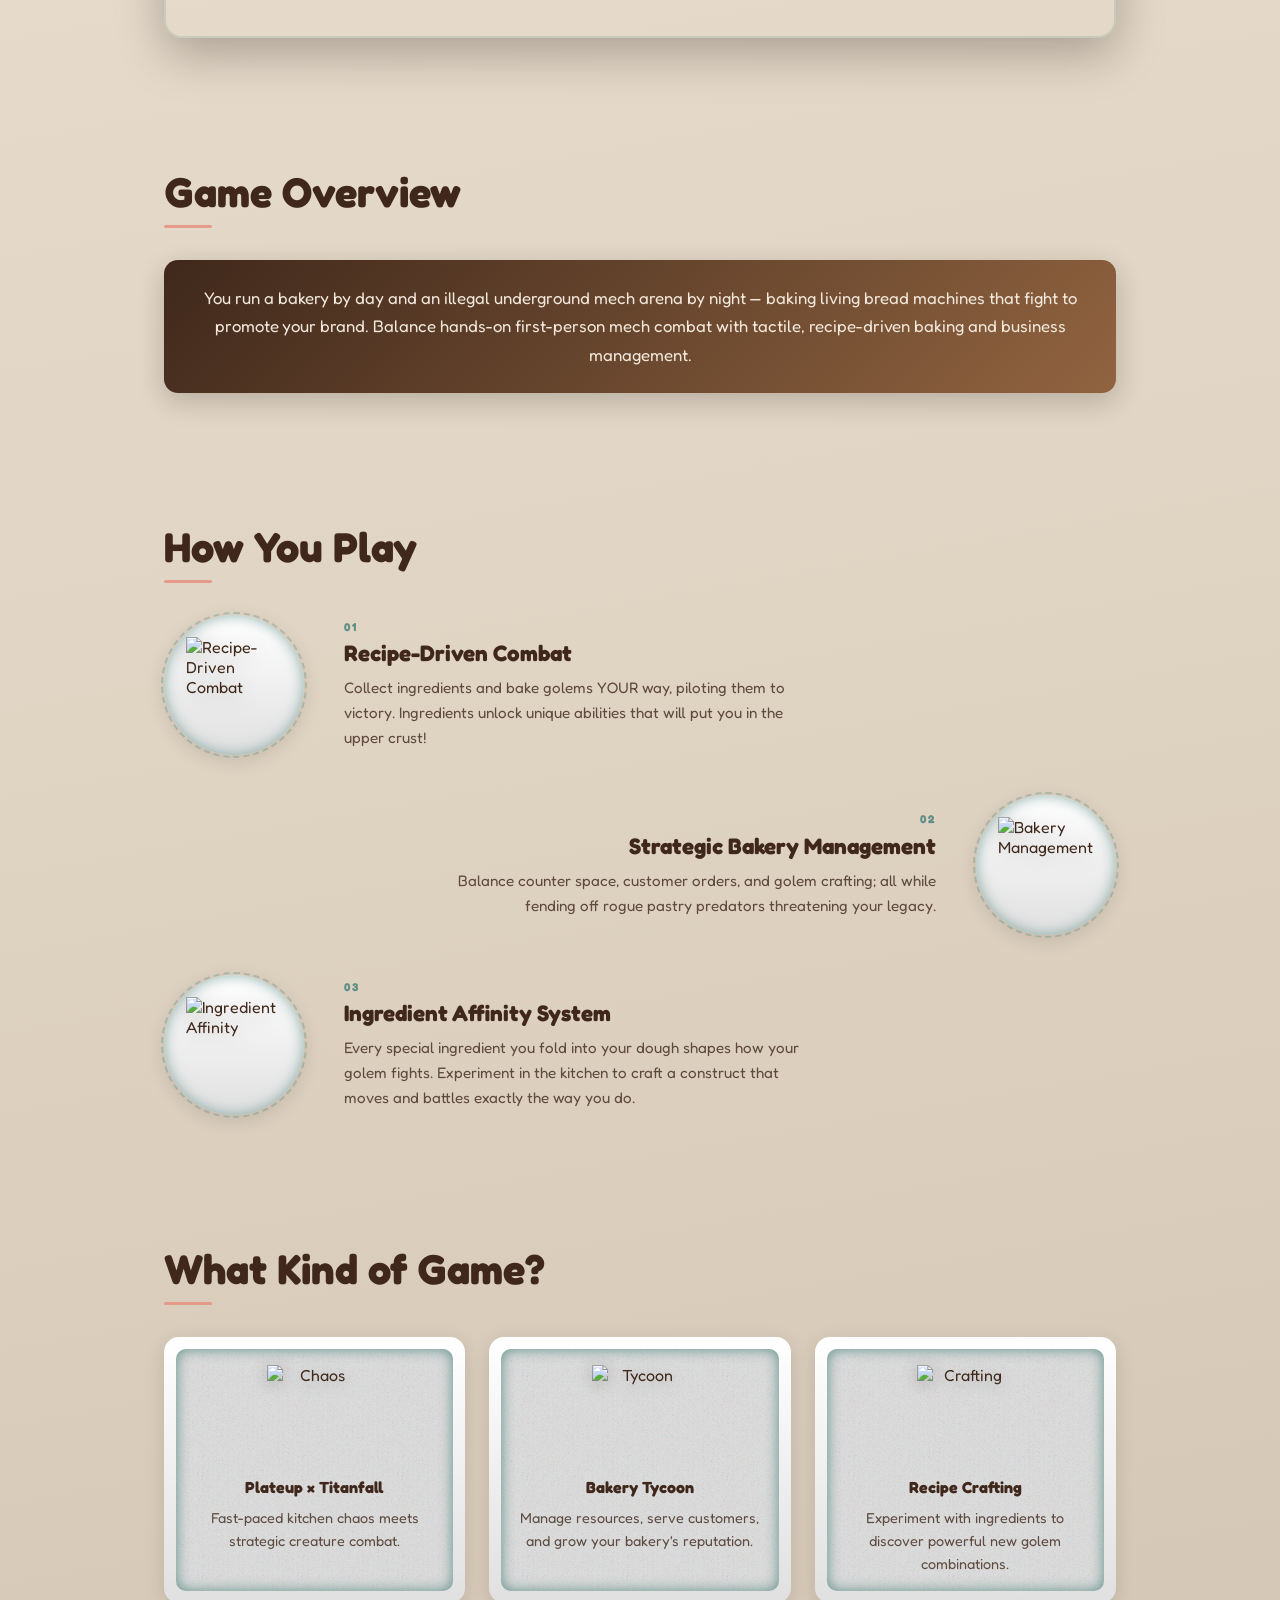
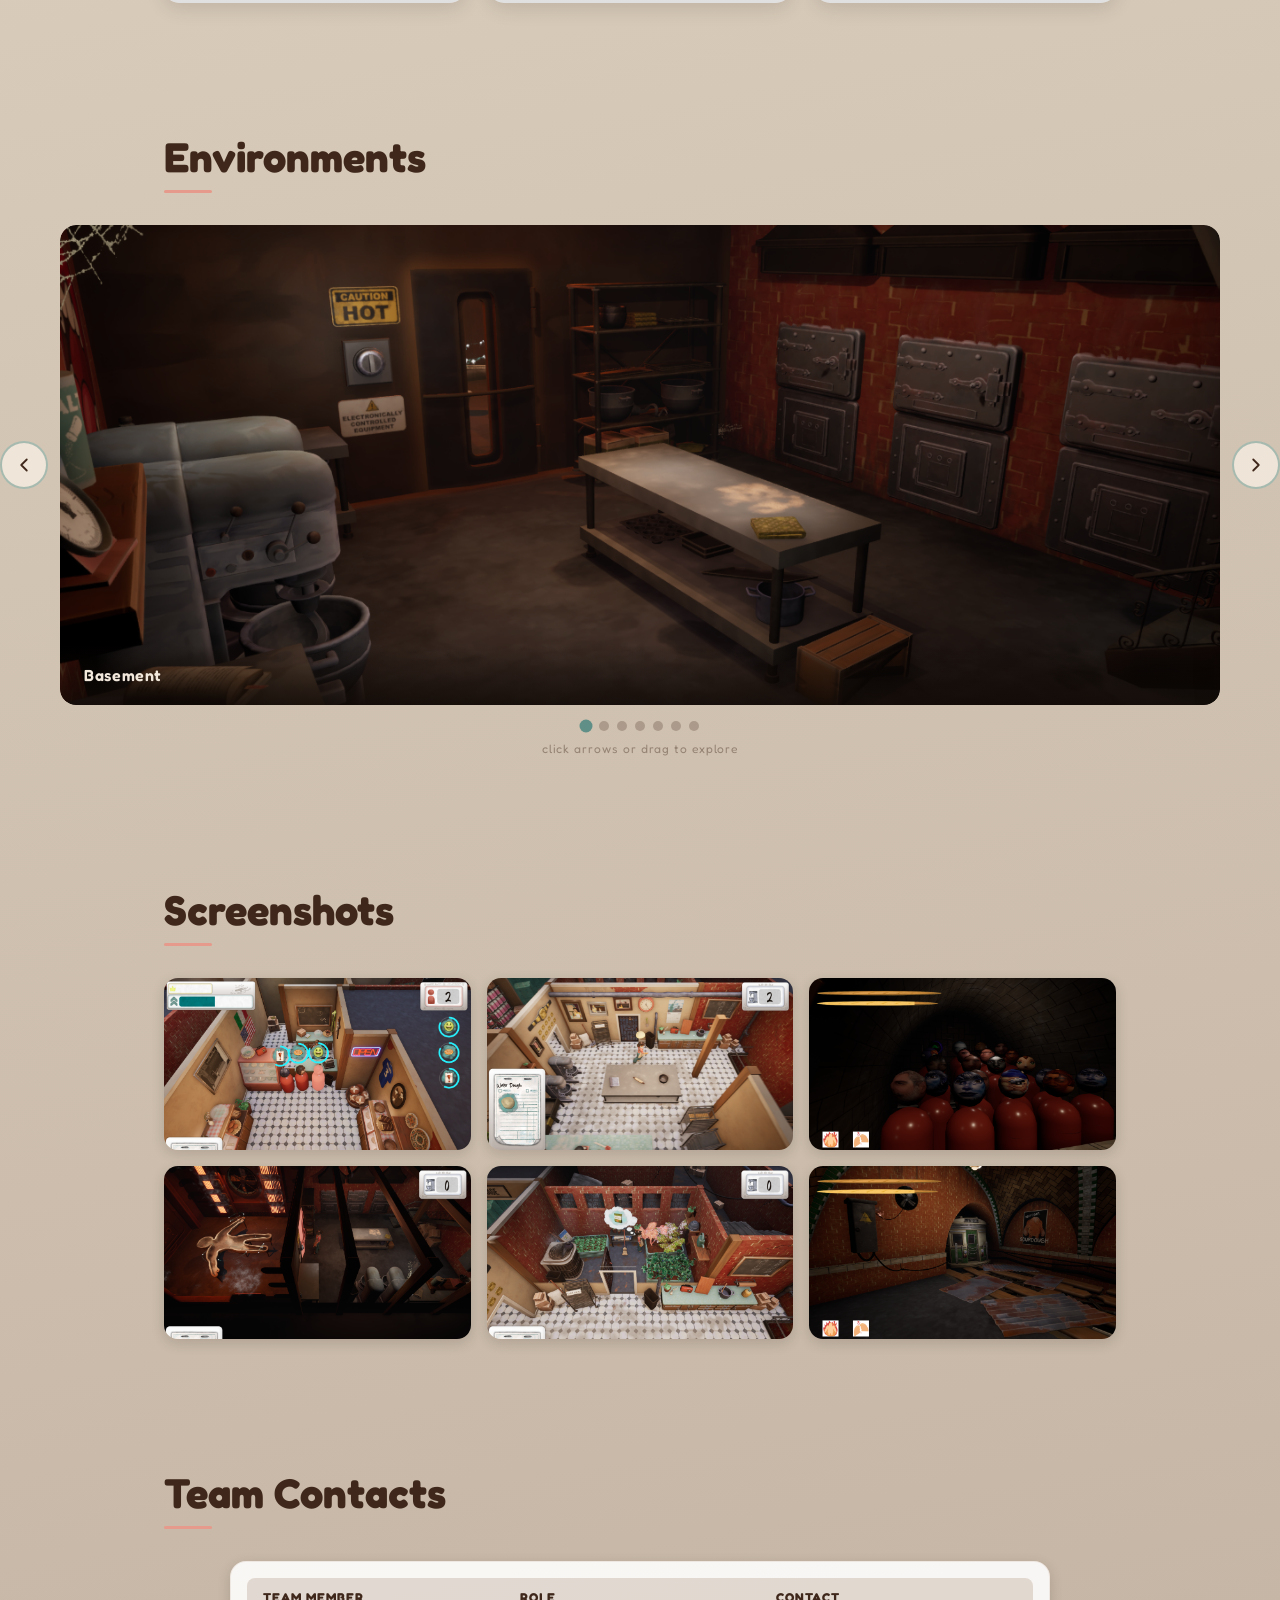
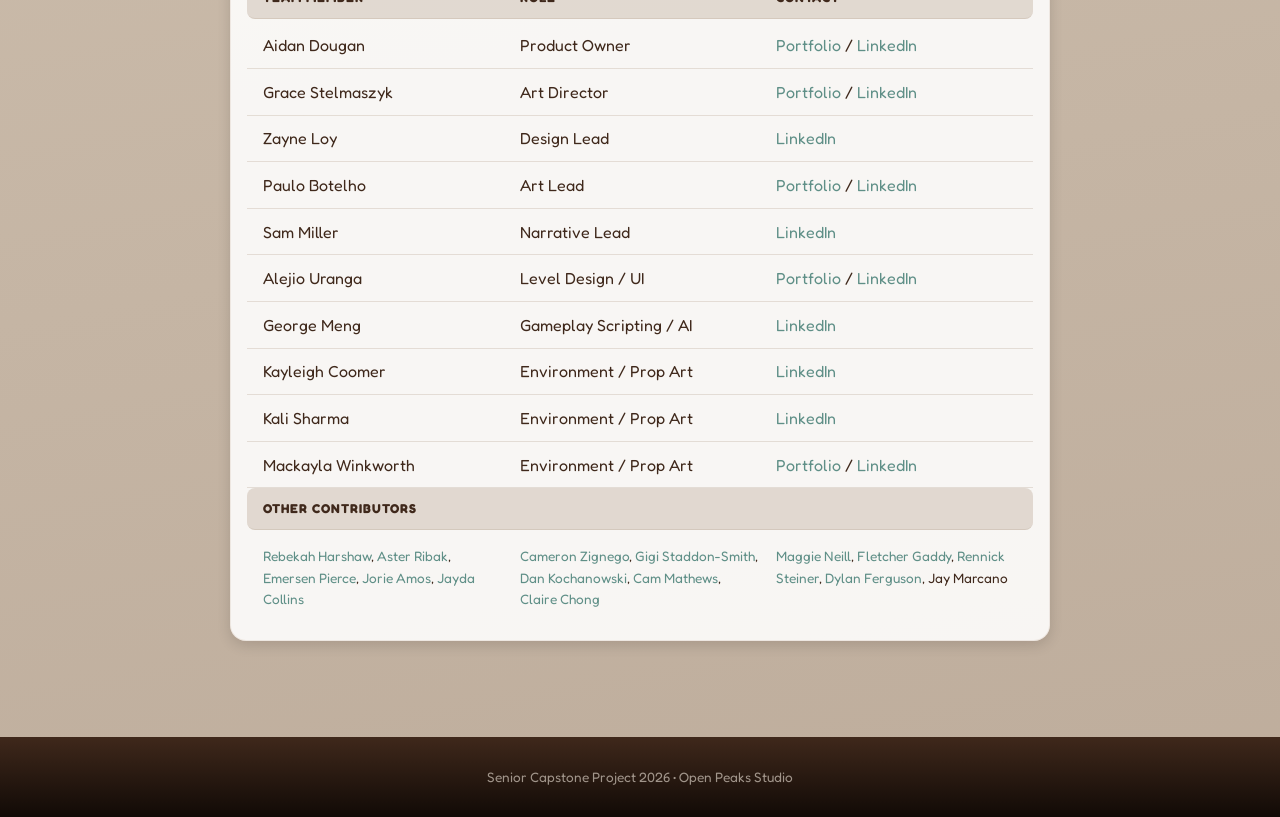
==== commit 8db96ddc: "Add files via upload" ====
--- a/index.html
+++ b/index.html
@@ -31,8 +31,8 @@
 <!-- Ticker -->
 <div class="banner" aria-hidden="true">
     <div class="banner-track">
-        <span class="banner-content">Play Today<span class="tick-sep">✦</span>SCAD Booth 527<span class="tick-sep">✦</span>Play Today<span class="tick-sep">✦</span>SCAD Booth 527<span class="tick-sep">✦</span>Play Today<span class="tick-sep">✦</span>SCAD Booth 527<span class="tick-sep">✦</span>Play Today<span class="tick-sep">✦</span>SCAD Booth 527<span class="tick-sep">✦</span>Play Today<span class="tick-sep">✦</span>SCAD Booth 527<span class="tick-sep">✦</span>Play Today<span class="tick-sep">✦</span>SCAD Booth 527<span class="tick-sep">✦</span></span>
-        <span class="banner-content" aria-hidden="true">Play Today<span class="tick-sep">✦</span>SCAD Booth 527<span class="tick-sep">✦</span>Play Today<span class="tick-sep">✦</span>SCAD Booth 527<span class="tick-sep">✦</span>Play Today<span class="tick-sep">✦</span>SCAD Booth 527<span class="tick-sep">✦</span>Play Today<span class="tick-sep">✦</span>SCAD Booth 527<span class="tick-sep">✦</span>Play Today<span class="tick-sep">✦</span>SCAD Booth 527<span class="tick-sep">✦</span>Play Today<span class="tick-sep">✦</span>SCAD Booth 527<span class="tick-sep">✦</span></span>
+        <span class="banner-content">GDC News: Play Today<span class="tick-sep">✦</span>GDC News: SCAD Booth 527<span class="tick-sep">✦</span>GDC News: Play Today<span class="tick-sep">✦</span>GDC News: SCAD Booth 527<span class="tick-sep">✦</span>GDC News: Play Today<span class="tick-sep">✦</span>GDC News: SCAD Booth 527<span class="tick-sep">✦</span>GDC News: Play Today<span class="tick-sep">✦</span>GDC News: SCAD Booth 527<span class="tick-sep">✦</span>GDC News: Play Today<span class="tick-sep">✦</span>GDC News: SCAD Booth 527<span class="tick-sep">✦</span>GDC News: Play Today<span class="tick-sep">✦</span>GDC News: SCAD Booth 527<span class="tick-sep">✦</span></span>
+        <span class="banner-content" aria-hidden="true">GDC News: Play Today<span class="tick-sep">✦</span>GDC News: SCAD Booth 527<span class="tick-sep">✦</span>GDC News: Play Today<span class="tick-sep">✦</span>GDC News: SCAD Booth 527<span class="tick-sep">✦</span>GDC News: Play Today<span class="tick-sep">✦</span>GDC News: SCAD Booth 527<span class="tick-sep">✦</span>GDC News: Play Today<span class="tick-sep">✦</span>GDC News: SCAD Booth 527<span class="tick-sep">✦</span>GDC News: Play Today<span class="tick-sep">✦</span>GDC News: SCAD Booth 527<span class="tick-sep">✦</span>GDC News: Play Today<span class="tick-sep">✦</span>GDC News: SCAD Booth 527<span class="tick-sep">✦</span></span>
     </div>
 </div>
 
@@ -166,6 +166,7 @@
             <button class="env-dot" data-idx="3"></button>
             <button class="env-dot" data-idx="4"></button>
             <button class="env-dot" data-idx="5"></button>
+			<button class="env-dot" data-idx="6"></button>
         </div>
         <p class="env-hint">click arrows or drag to explore</p>
     </section>
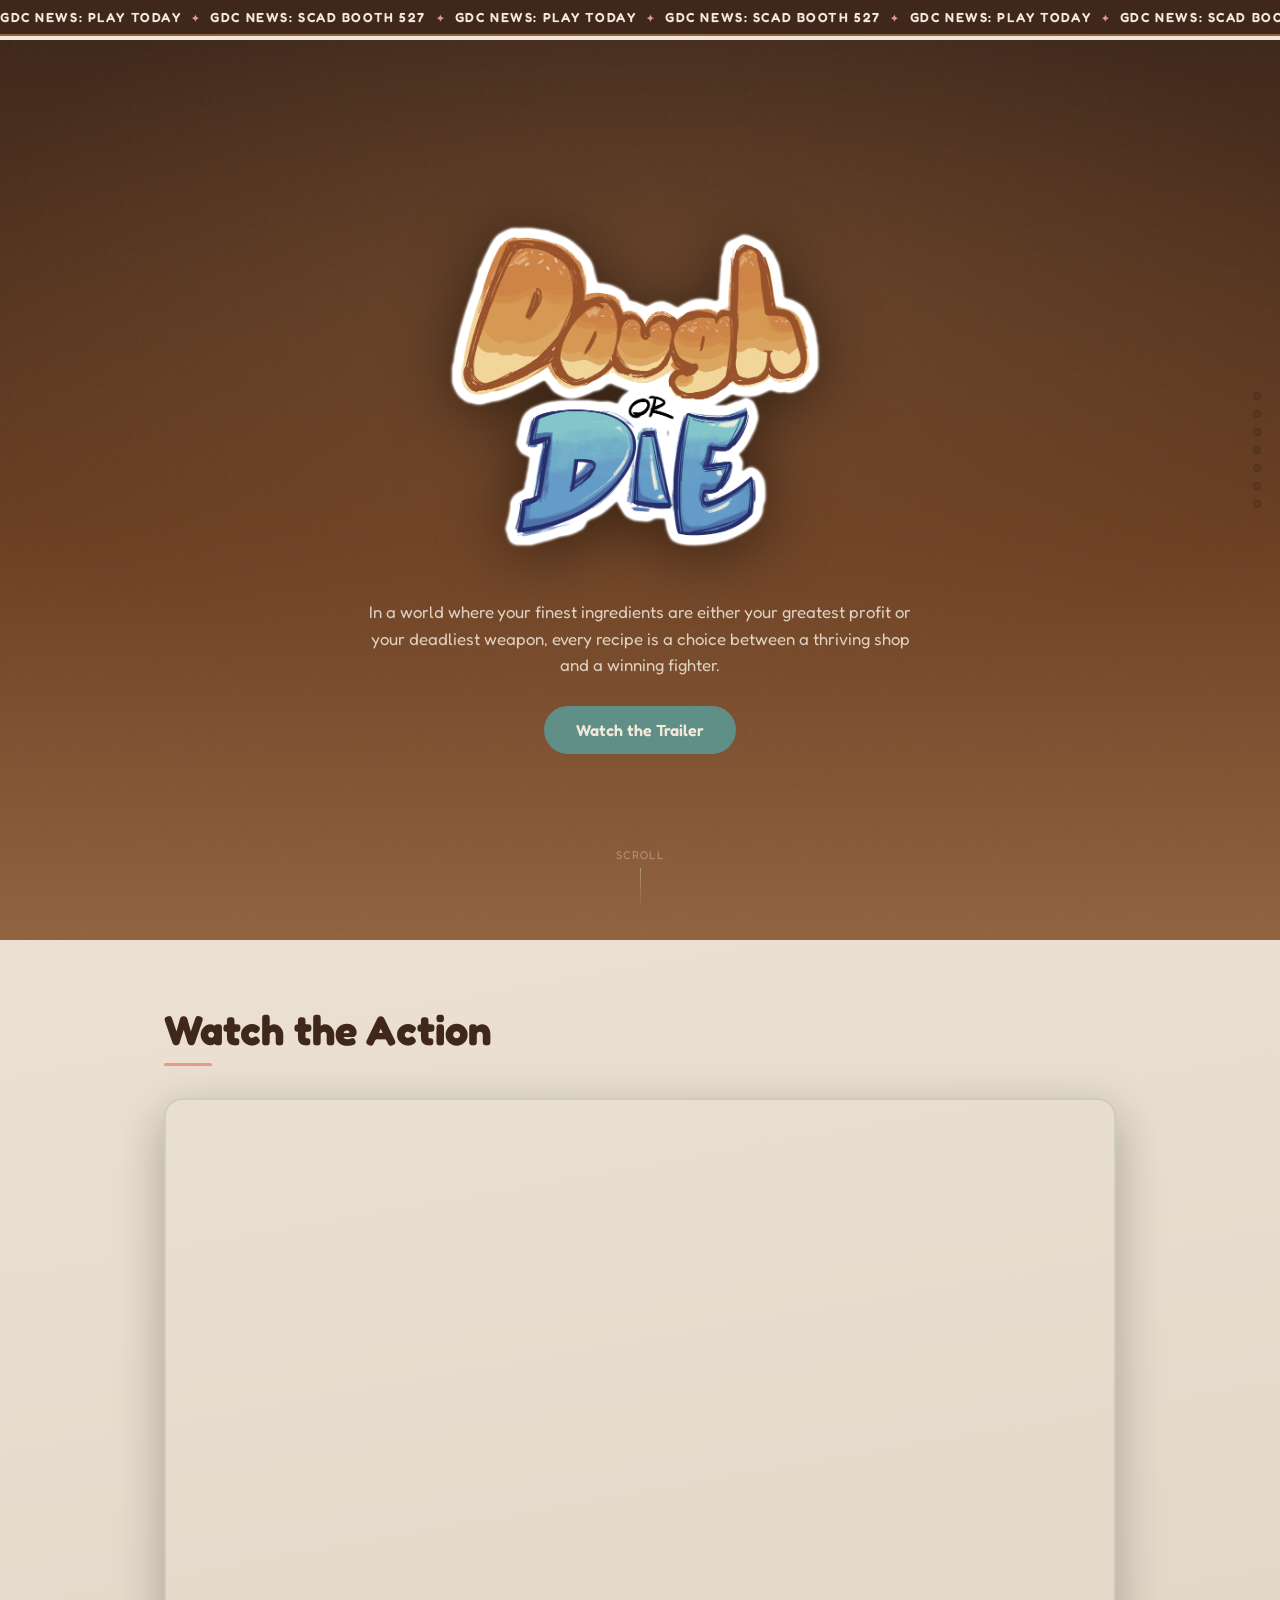
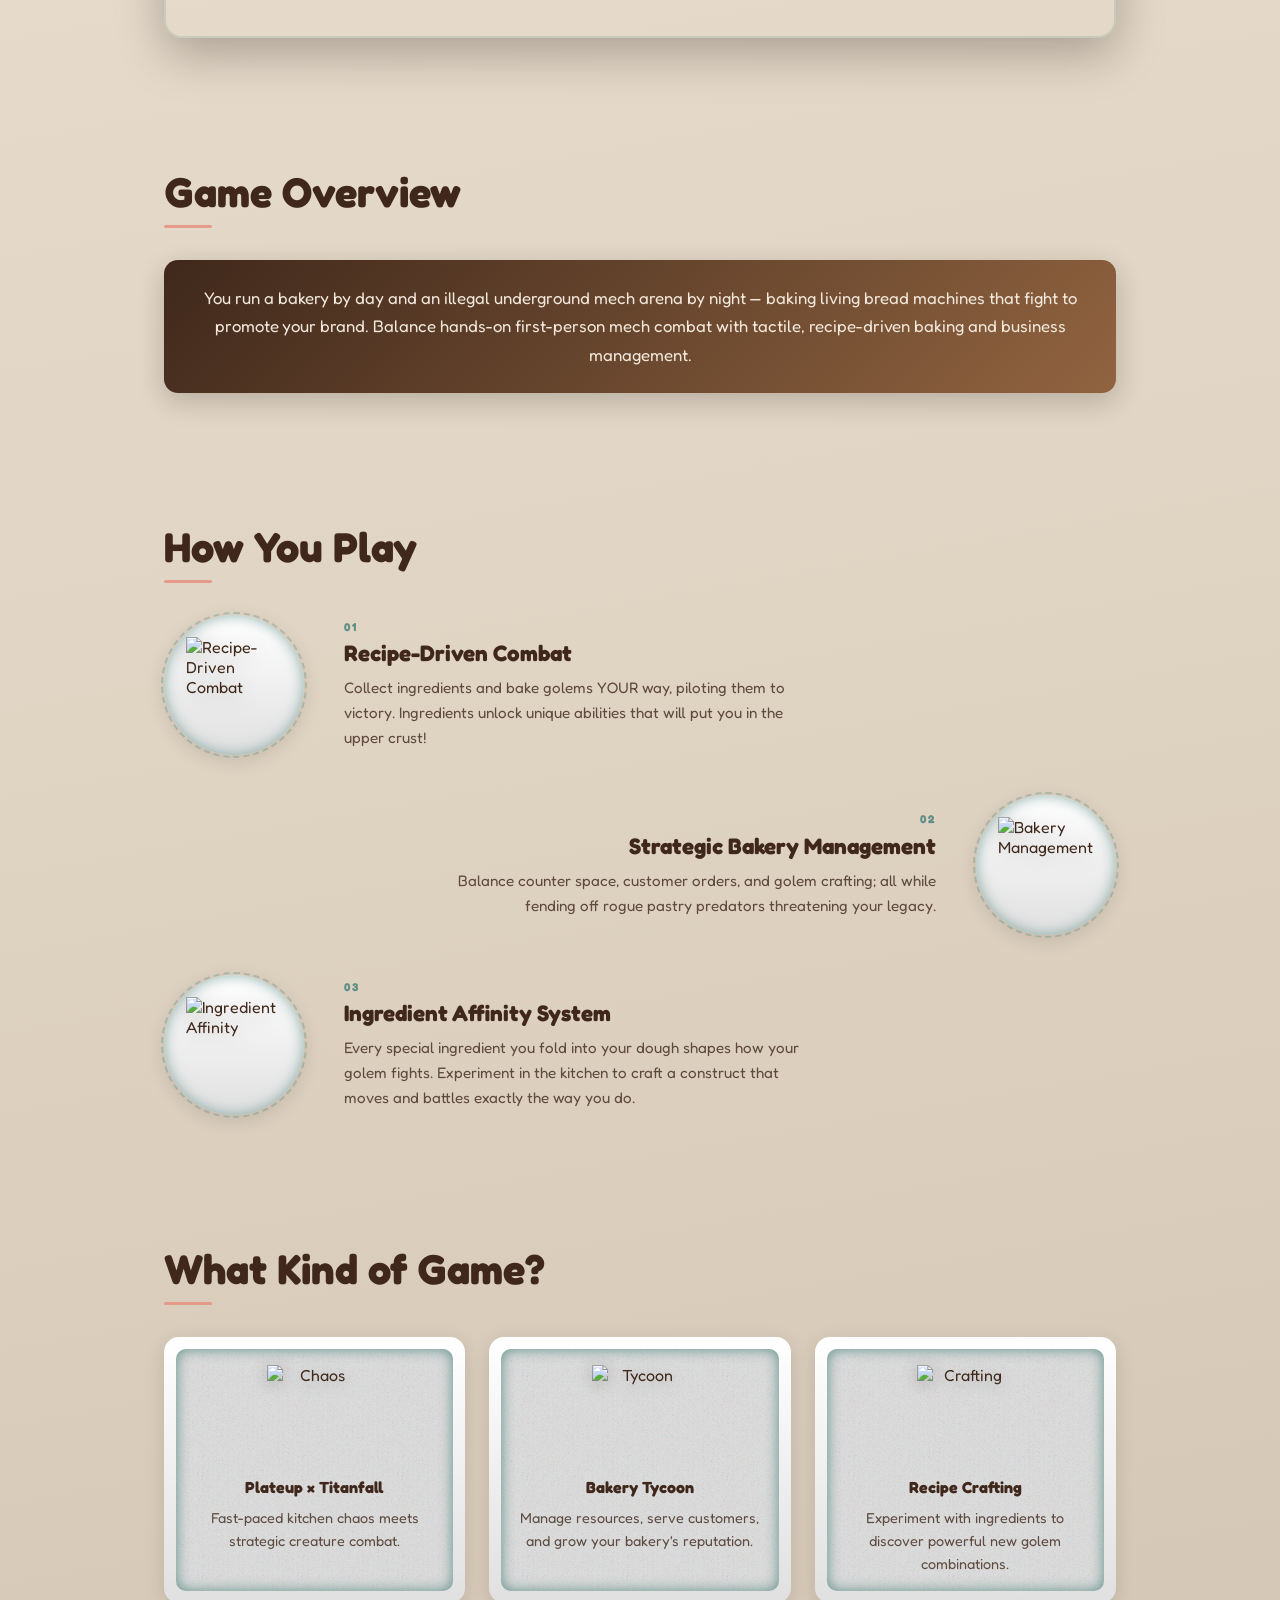
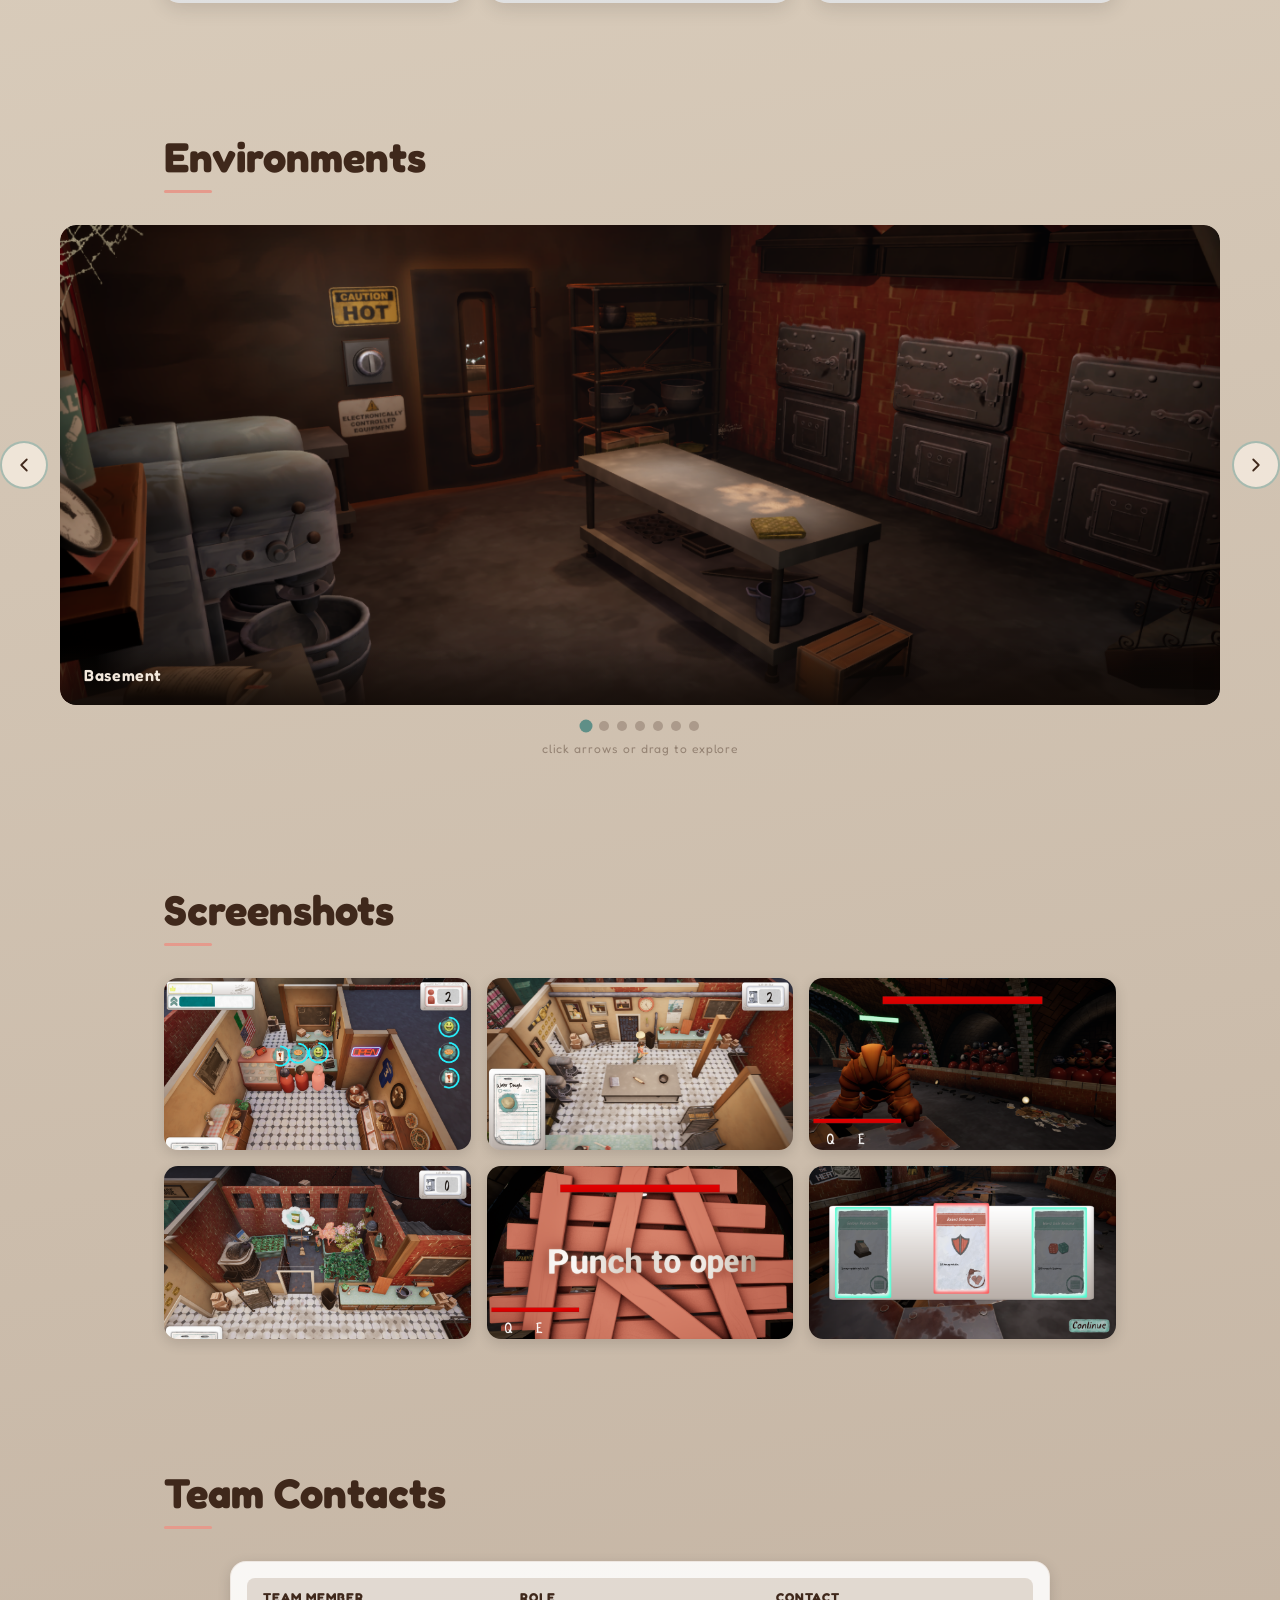
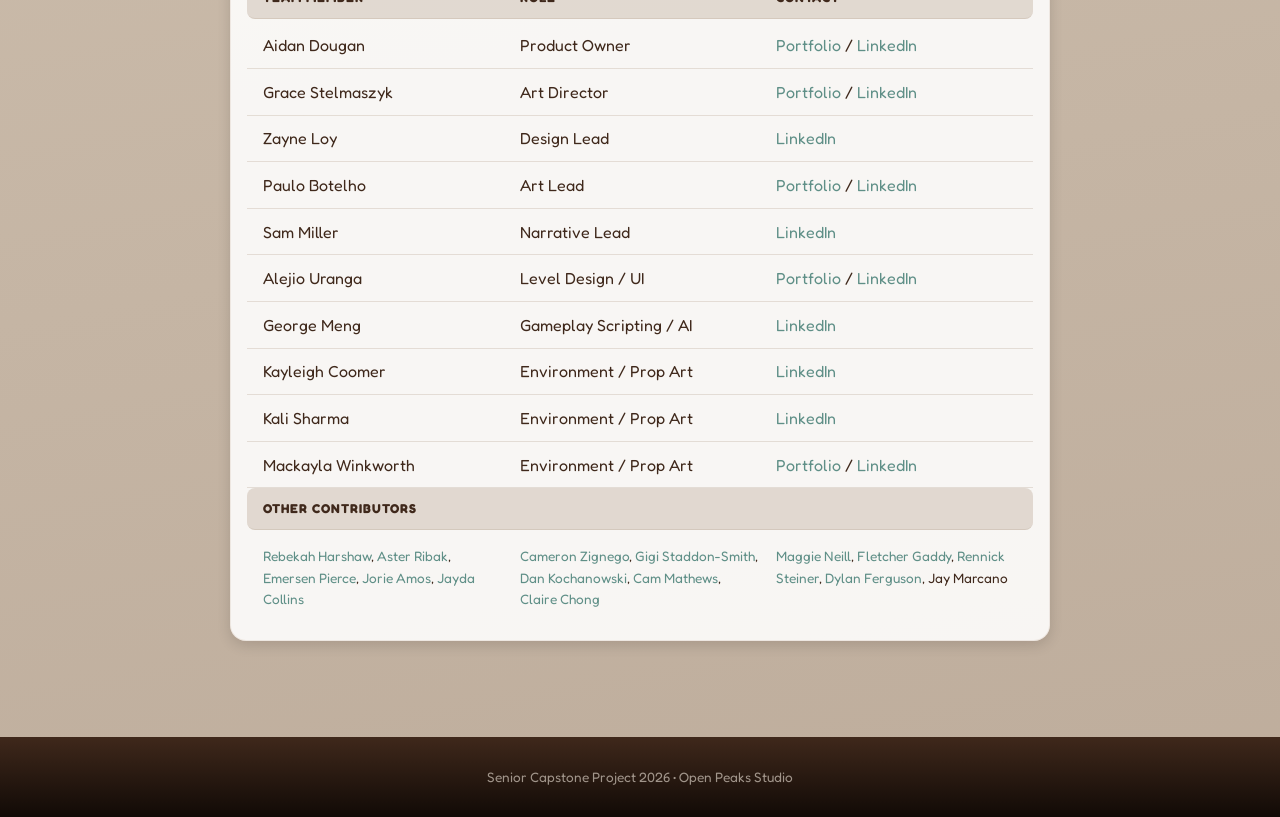
==== commit 9c96b7ab: "Add files via upload" ====
--- a/index.html
+++ b/index.html
@@ -184,20 +184,20 @@
                 <span class="shot-caption">Running the bakery</span>
             </div>
             <div class="shot-item reveal-card" style="--card-delay:0.14s">
-                <img src="Screenshot05.png" alt="Audience">
-                <span class="shot-caption">The crowd</span>
-            </div>
-            <div class="shot-item reveal-card" style="--card-delay:0.21s">
-                <img src="Screenshot00.png" alt="In the oven">
-                <span class="shot-caption">Inside the oven</span>
+                <img src="Screenshot50.png" alt="Audience">
+                <span class="shot-caption">Spectator Sports</span>
             </div>
             <div class="shot-item reveal-card" style="--card-delay:0.28s">
                 <img src="Screenshot01.png" alt="Picking almonds from the tree">
                 <span class="shot-caption">Harvesting ingredients</span>
             </div>
             <div class="shot-item reveal-card" style="--card-delay:0.35s">
-                <img src="Screenshot04.png" alt="Train">
-                <span class="shot-caption">On the train</span>
+                <img src="Screenshot51.png" alt="Break it down">
+                <span class="shot-caption">Break it down!</span>
+            </div>
+			<div class="shot-item reveal-card" style="--card-delay:0.35s">
+                <img src="Screenshot52.png" alt="Pick Three">
+                <span class="shot-caption">Choose your reward</span>
             </div>
         </div>
     </section>
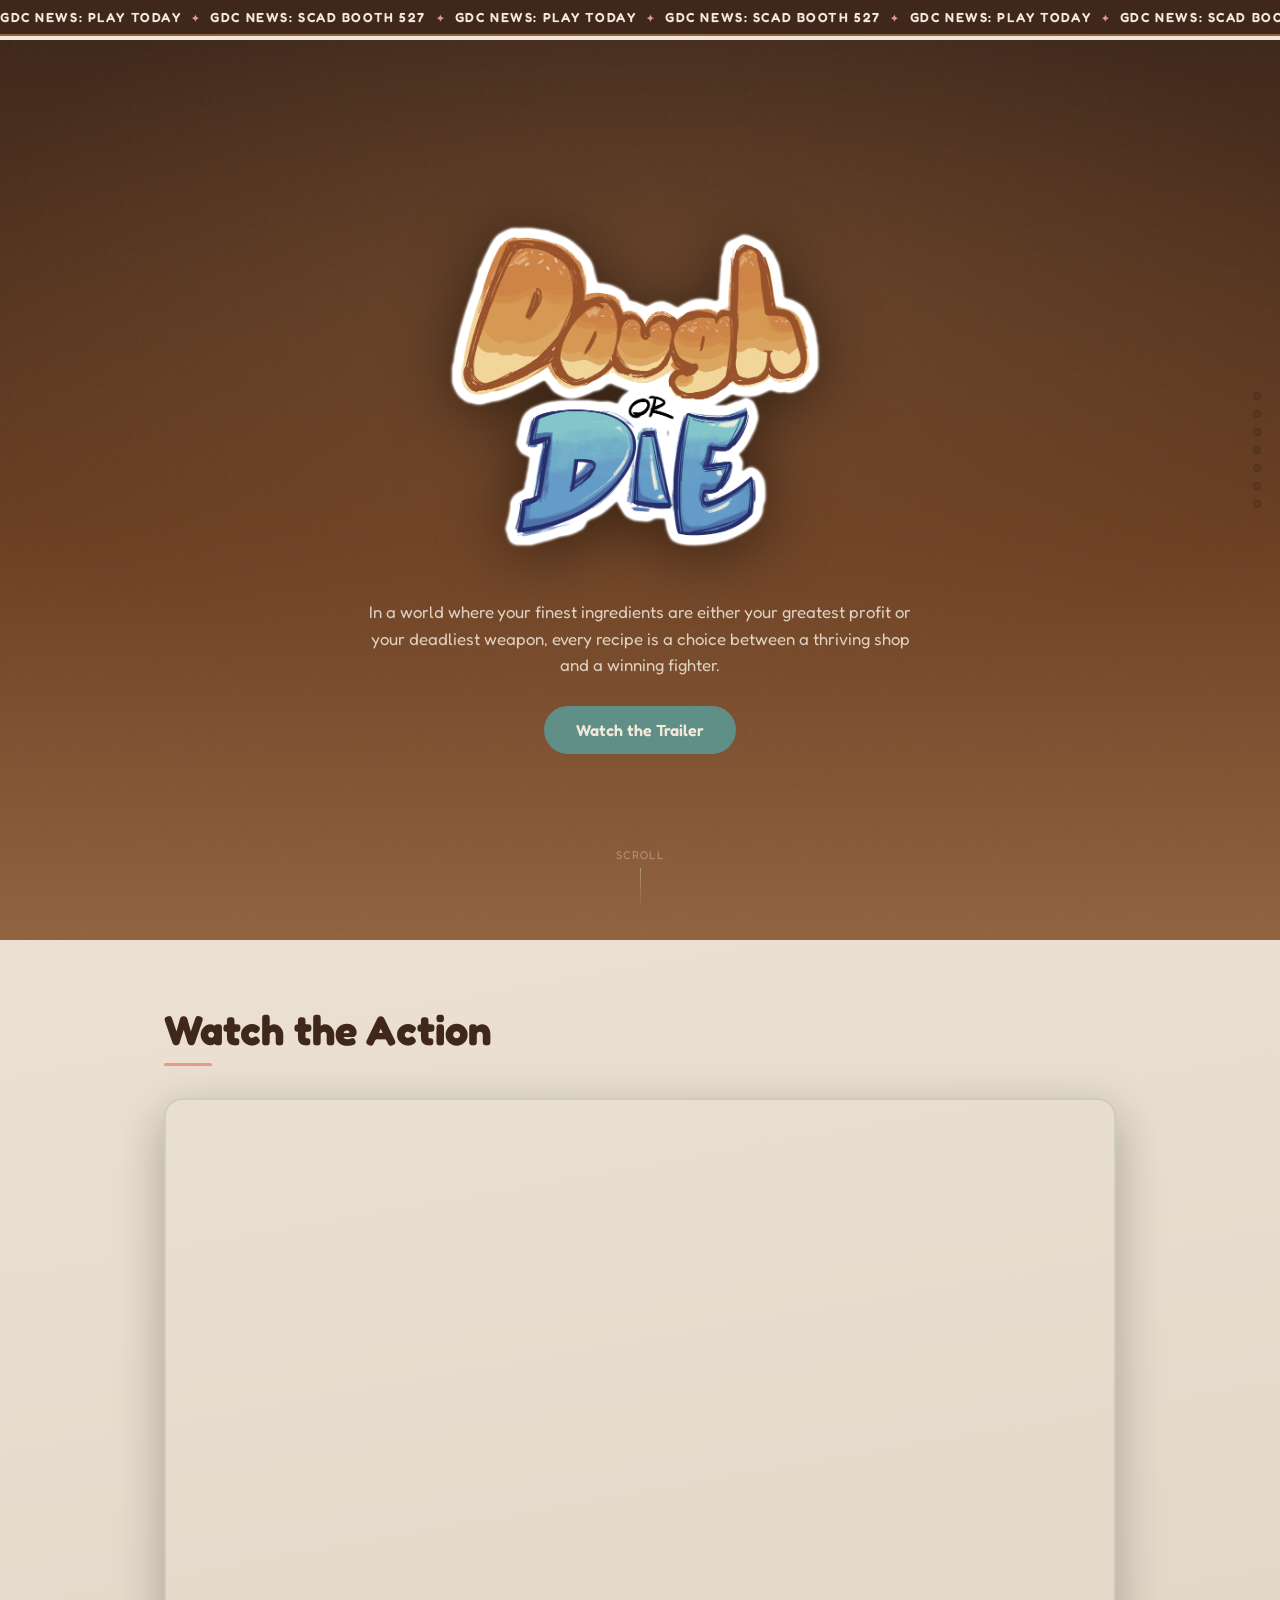
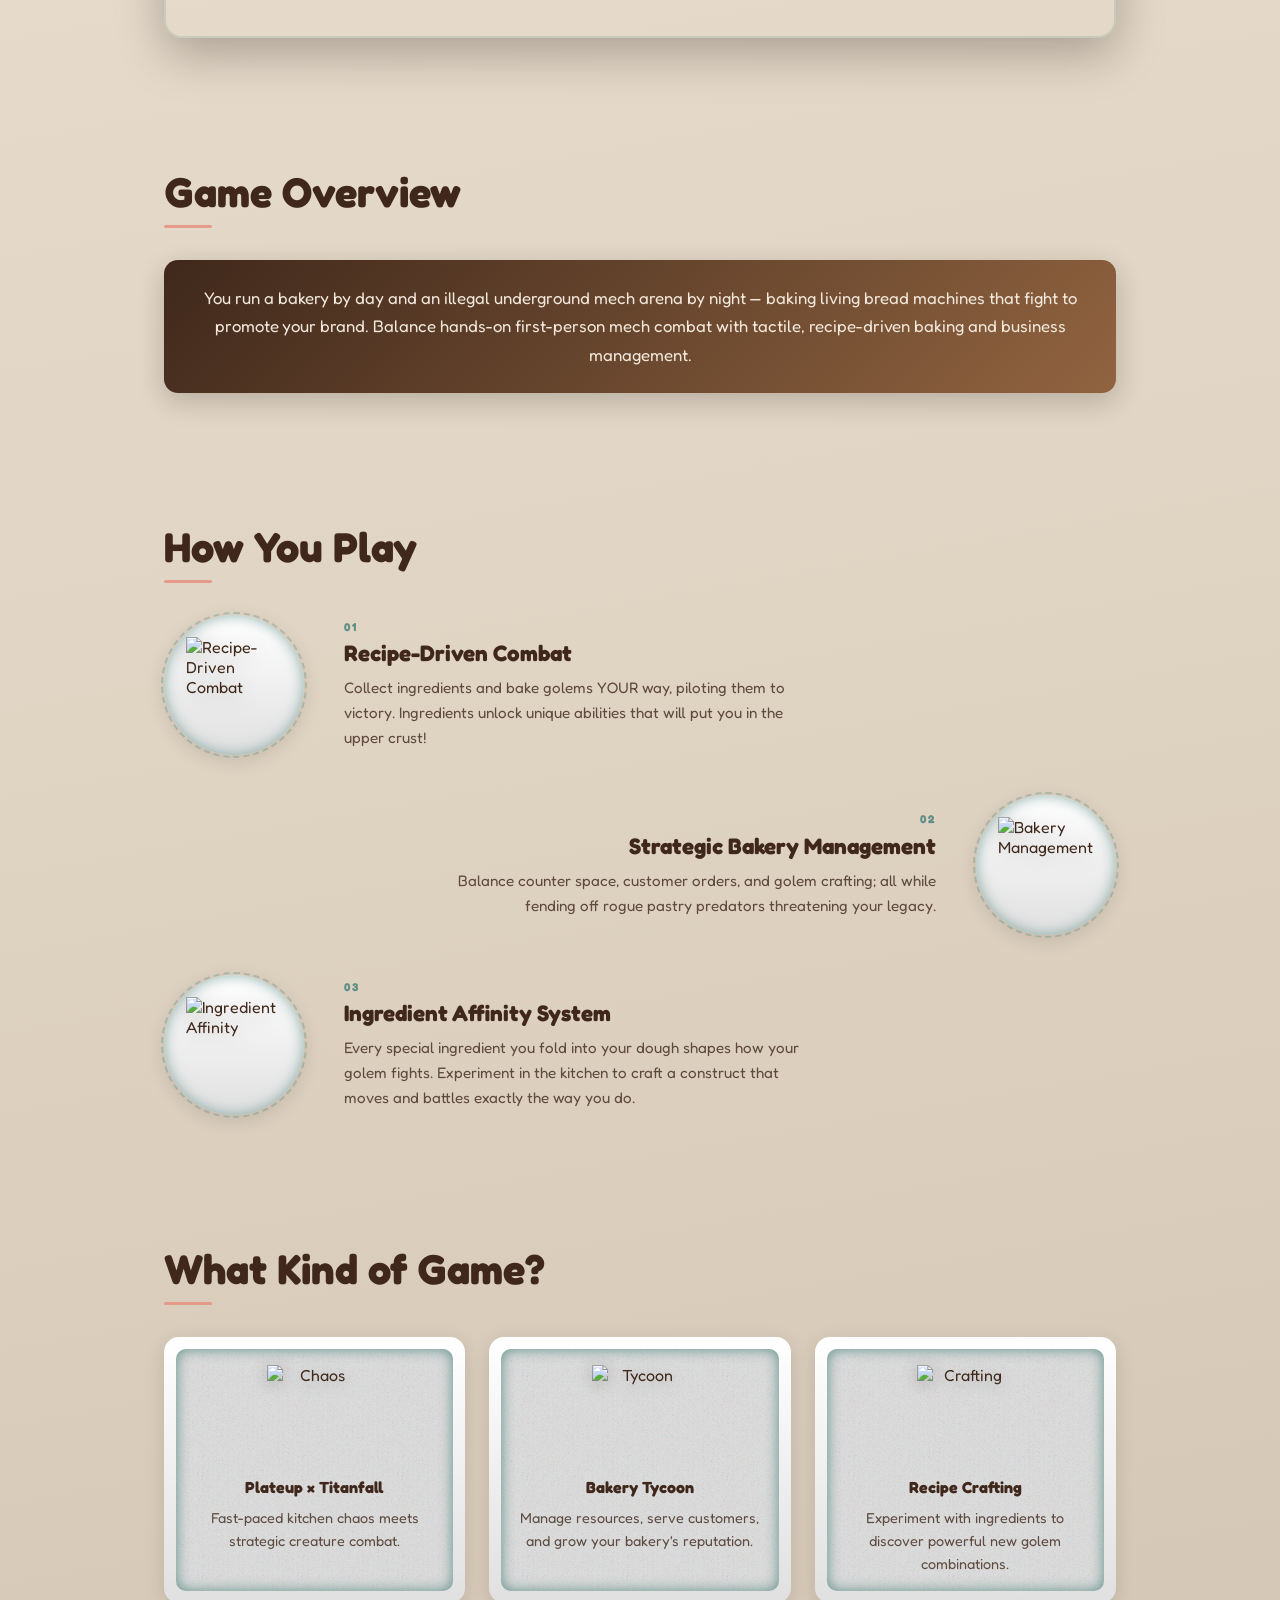
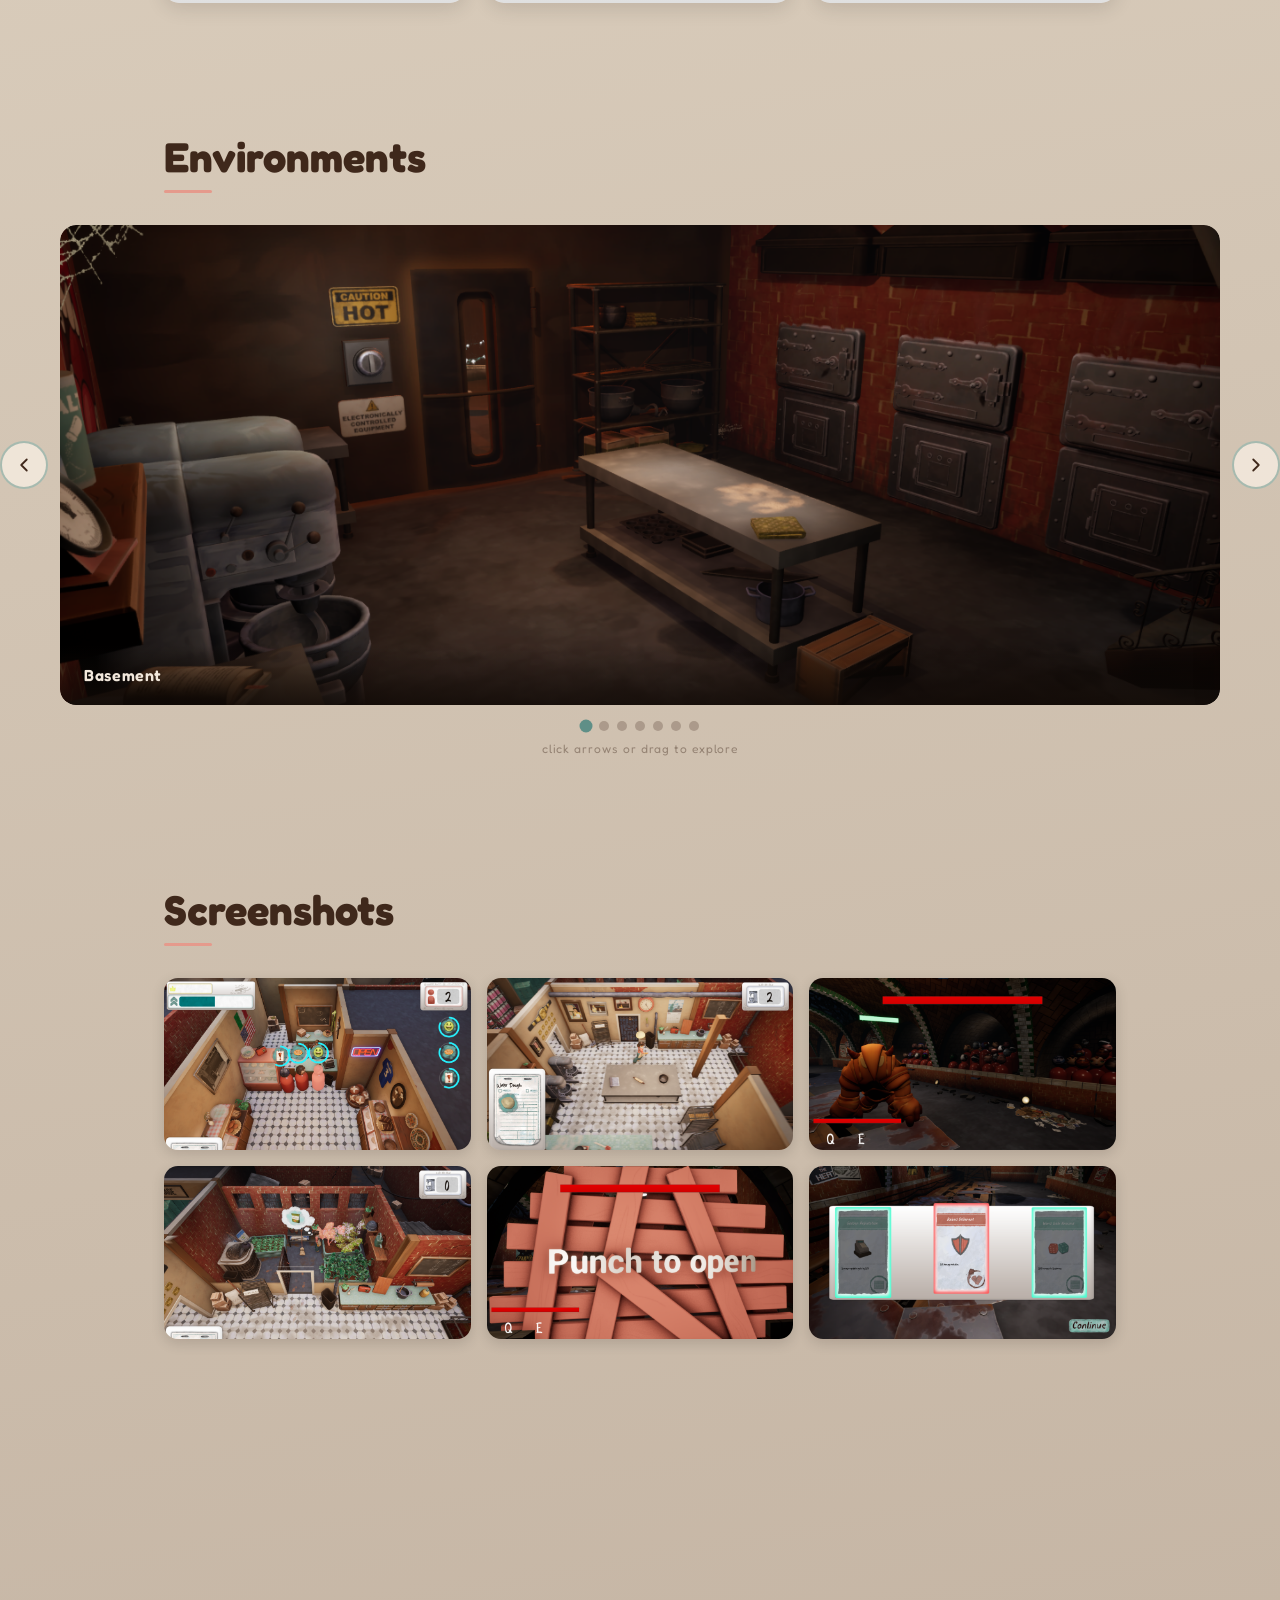
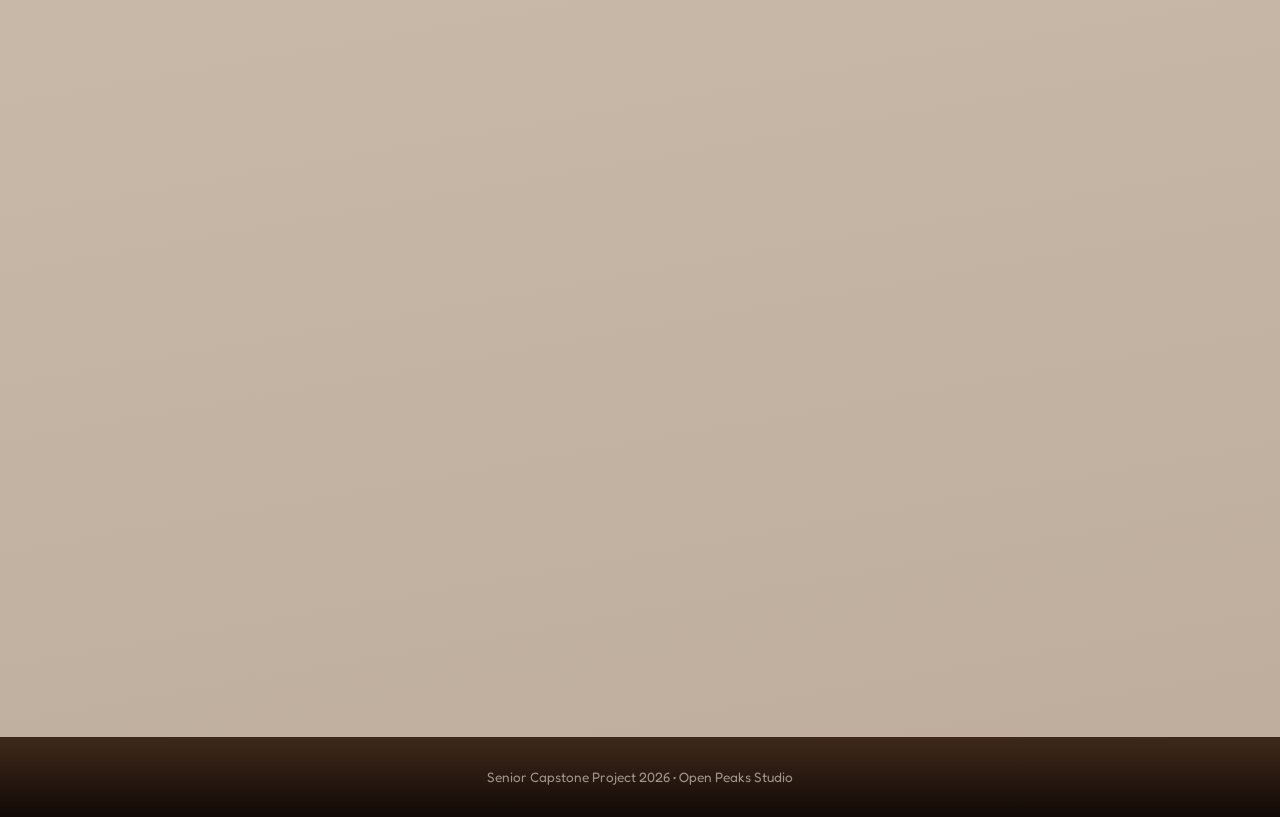
==== commit 592fc0de: "Add files via upload" ====
--- a/index.html
+++ b/index.html
@@ -55,7 +55,7 @@
     <section id="trailer" class="reveal-section">
         <h2 class="section-title">Watch the Action</h2>
         <div class="video-wrapper">
-            <iframe src="https://www.youtube.com/embed/YD2L3g-tdLY"
+            <iframe src="https://youtu.be/o0oRXlAdDA8"
                     frameborder="0"
                     allow="accelerometer; autoplay; clipboard-write; encrypted-media; gyroscope; picture-in-picture"
                     allowfullscreen
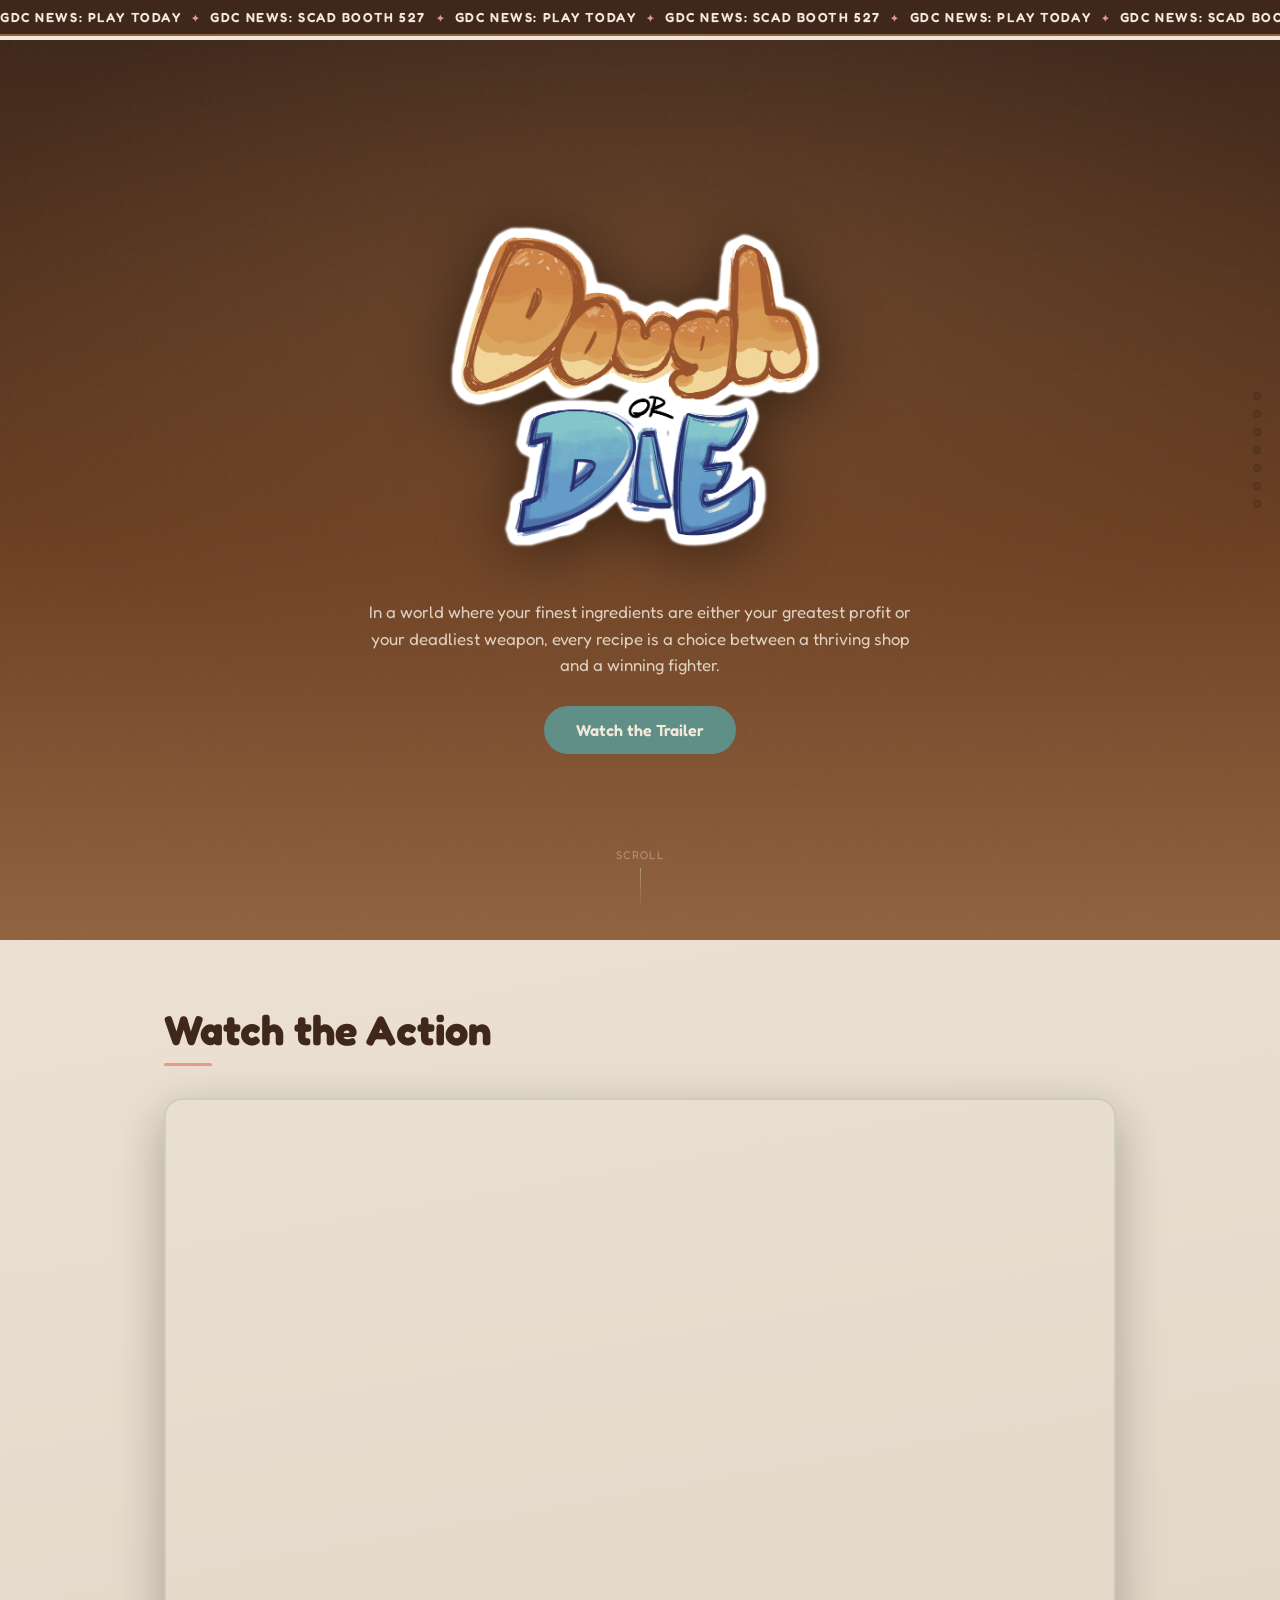
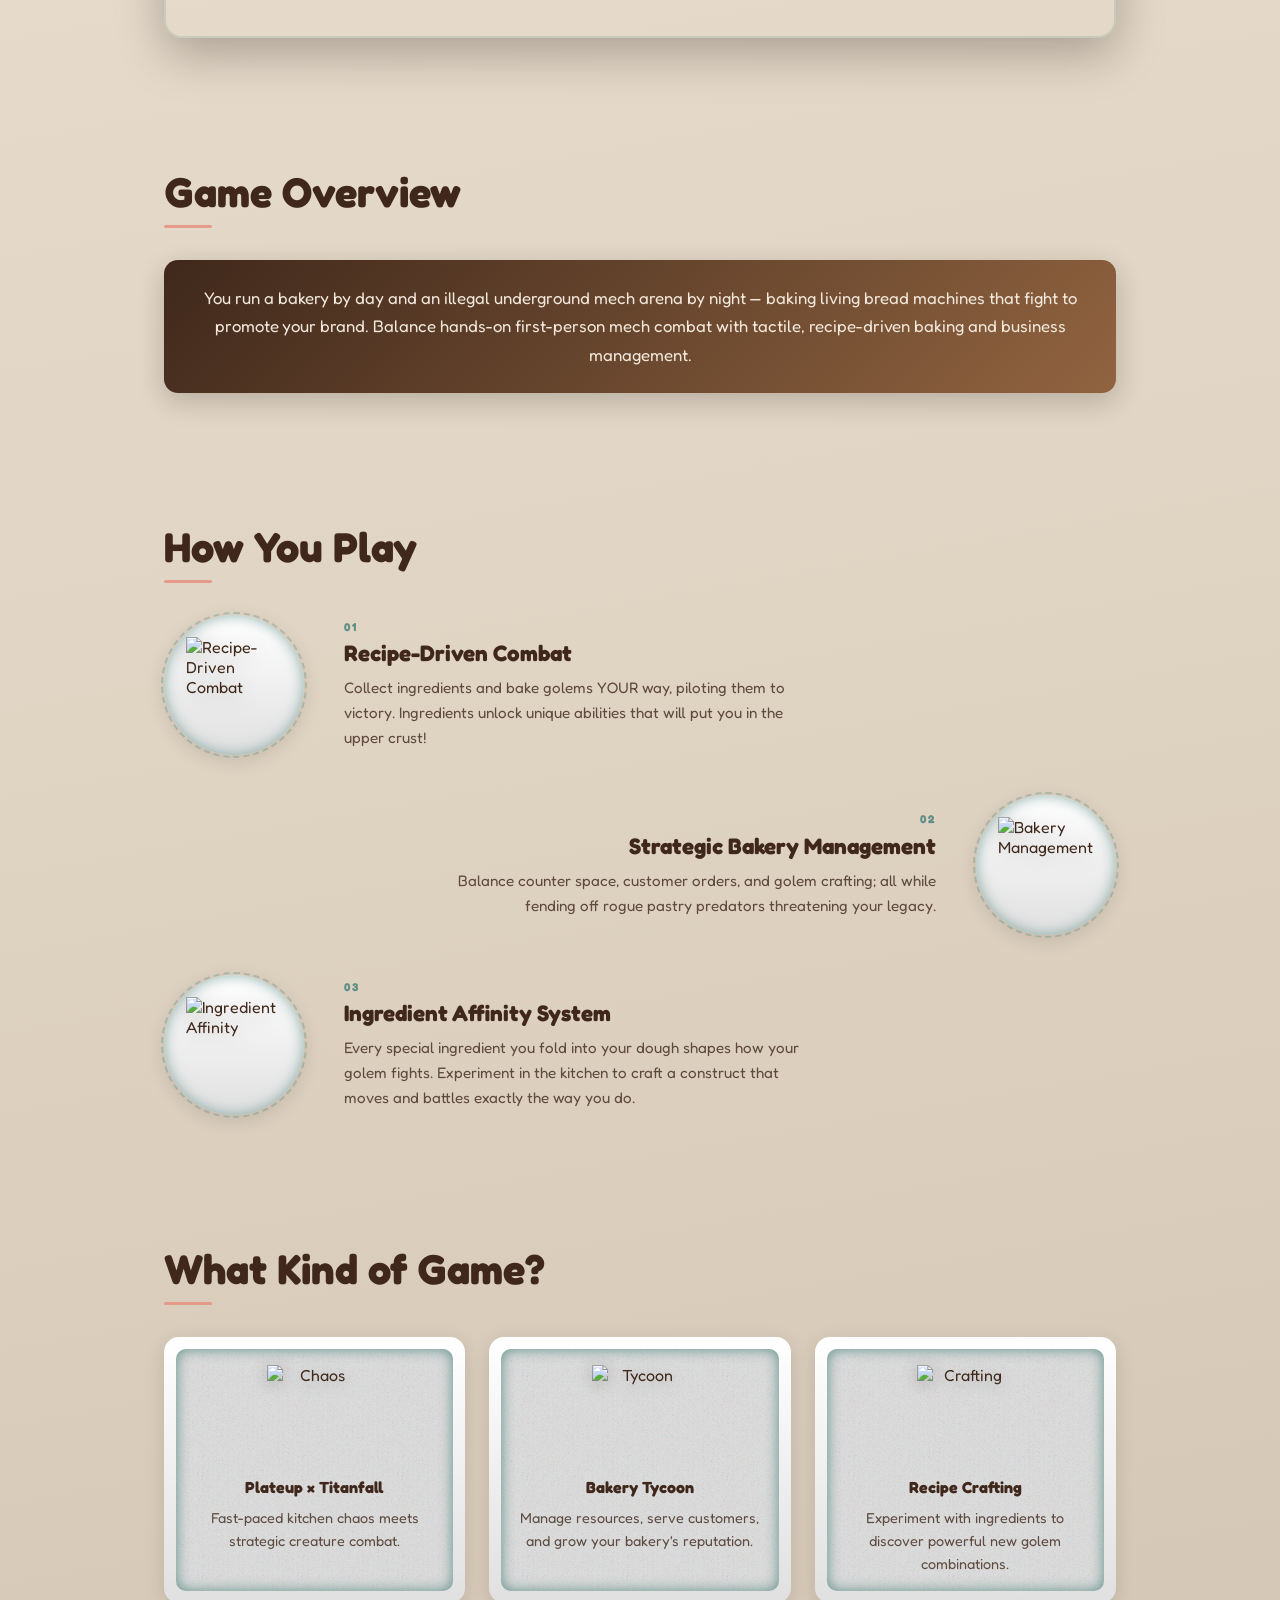
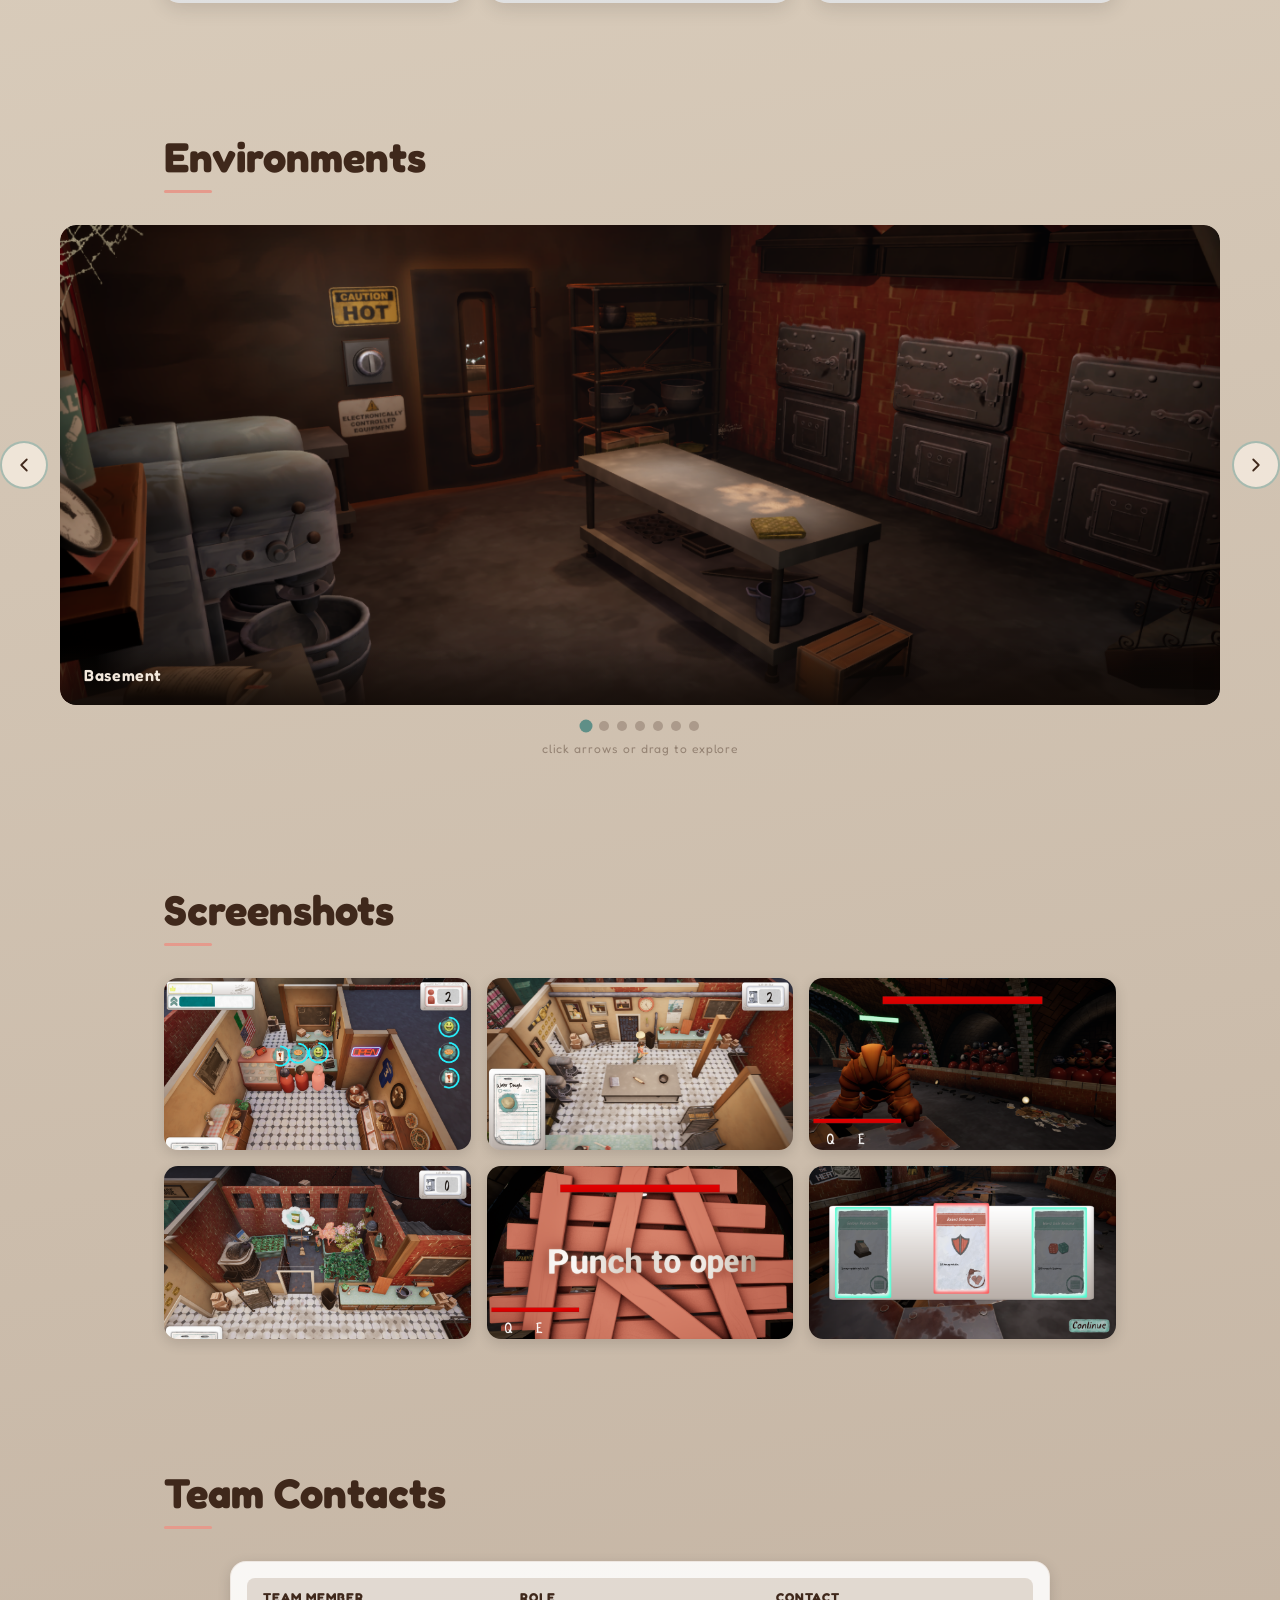
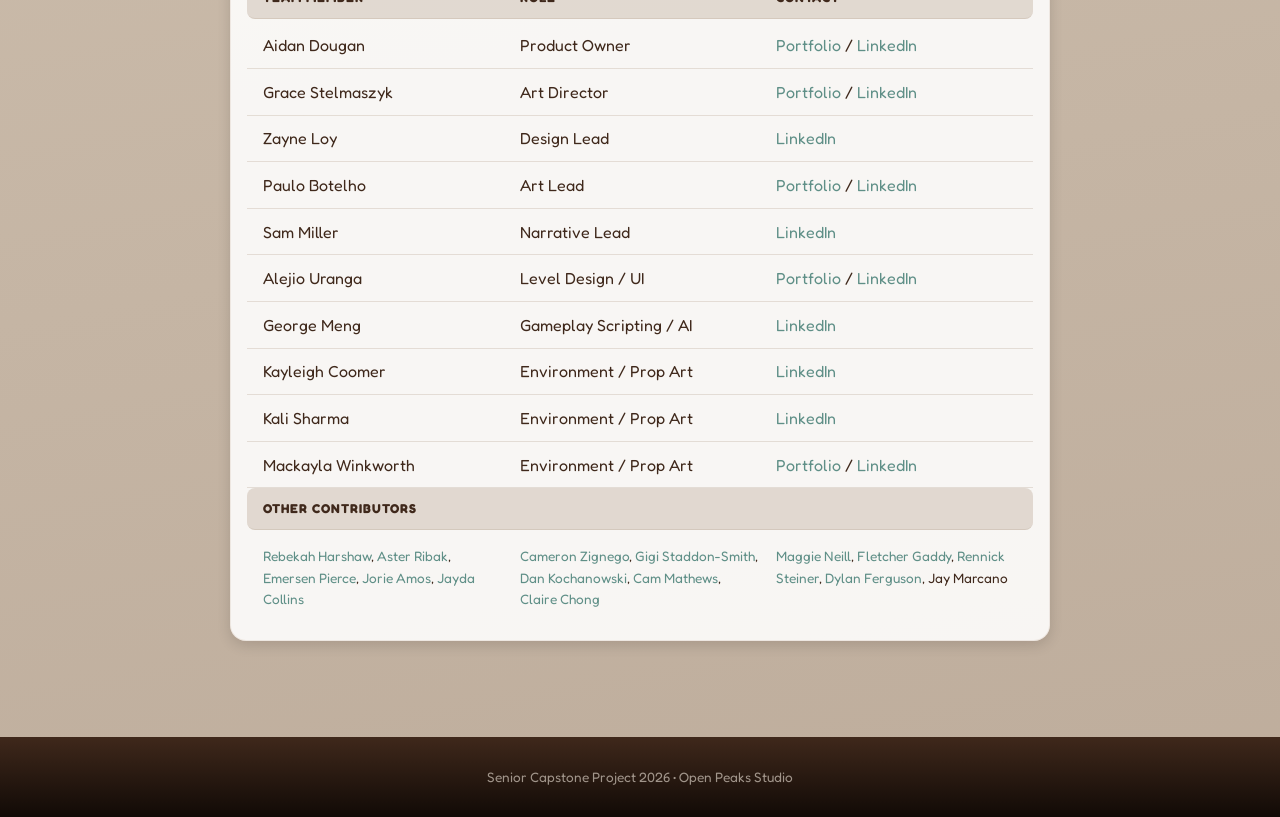
==== commit c8d1137e: "Add files via upload" ====
--- a/index.html
+++ b/index.html
@@ -48,19 +48,13 @@
         <div class="scroll-line"></div>
     </div>
 </header>
-
 <div id="showcase-container">
 
     <!-- Trailer -->
     <section id="trailer" class="reveal-section">
         <h2 class="section-title">Watch the Action</h2>
         <div class="video-wrapper">
-            <iframe src="https://youtu.be/o0oRXlAdDA8"
-                    frameborder="0"
-                    allow="accelerometer; autoplay; clipboard-write; encrypted-media; gyroscope; picture-in-picture"
-                    allowfullscreen
-                    title="Dough Or Die Gameplay Trailer">
-            </iframe>
+            <iframe width="919" height="517" src="https://www.youtube.com/embed/o0oRXlAdDA8" title="Dough Or Die - Gameplay Video" frameborder="0" allow="accelerometer; autoplay; clipboard-write; encrypted-media; gyroscope; picture-in-picture; web-share" referrerpolicy="strict-origin-when-cross-origin" allowfullscreen></iframe>
         </div>
     </section>
 
